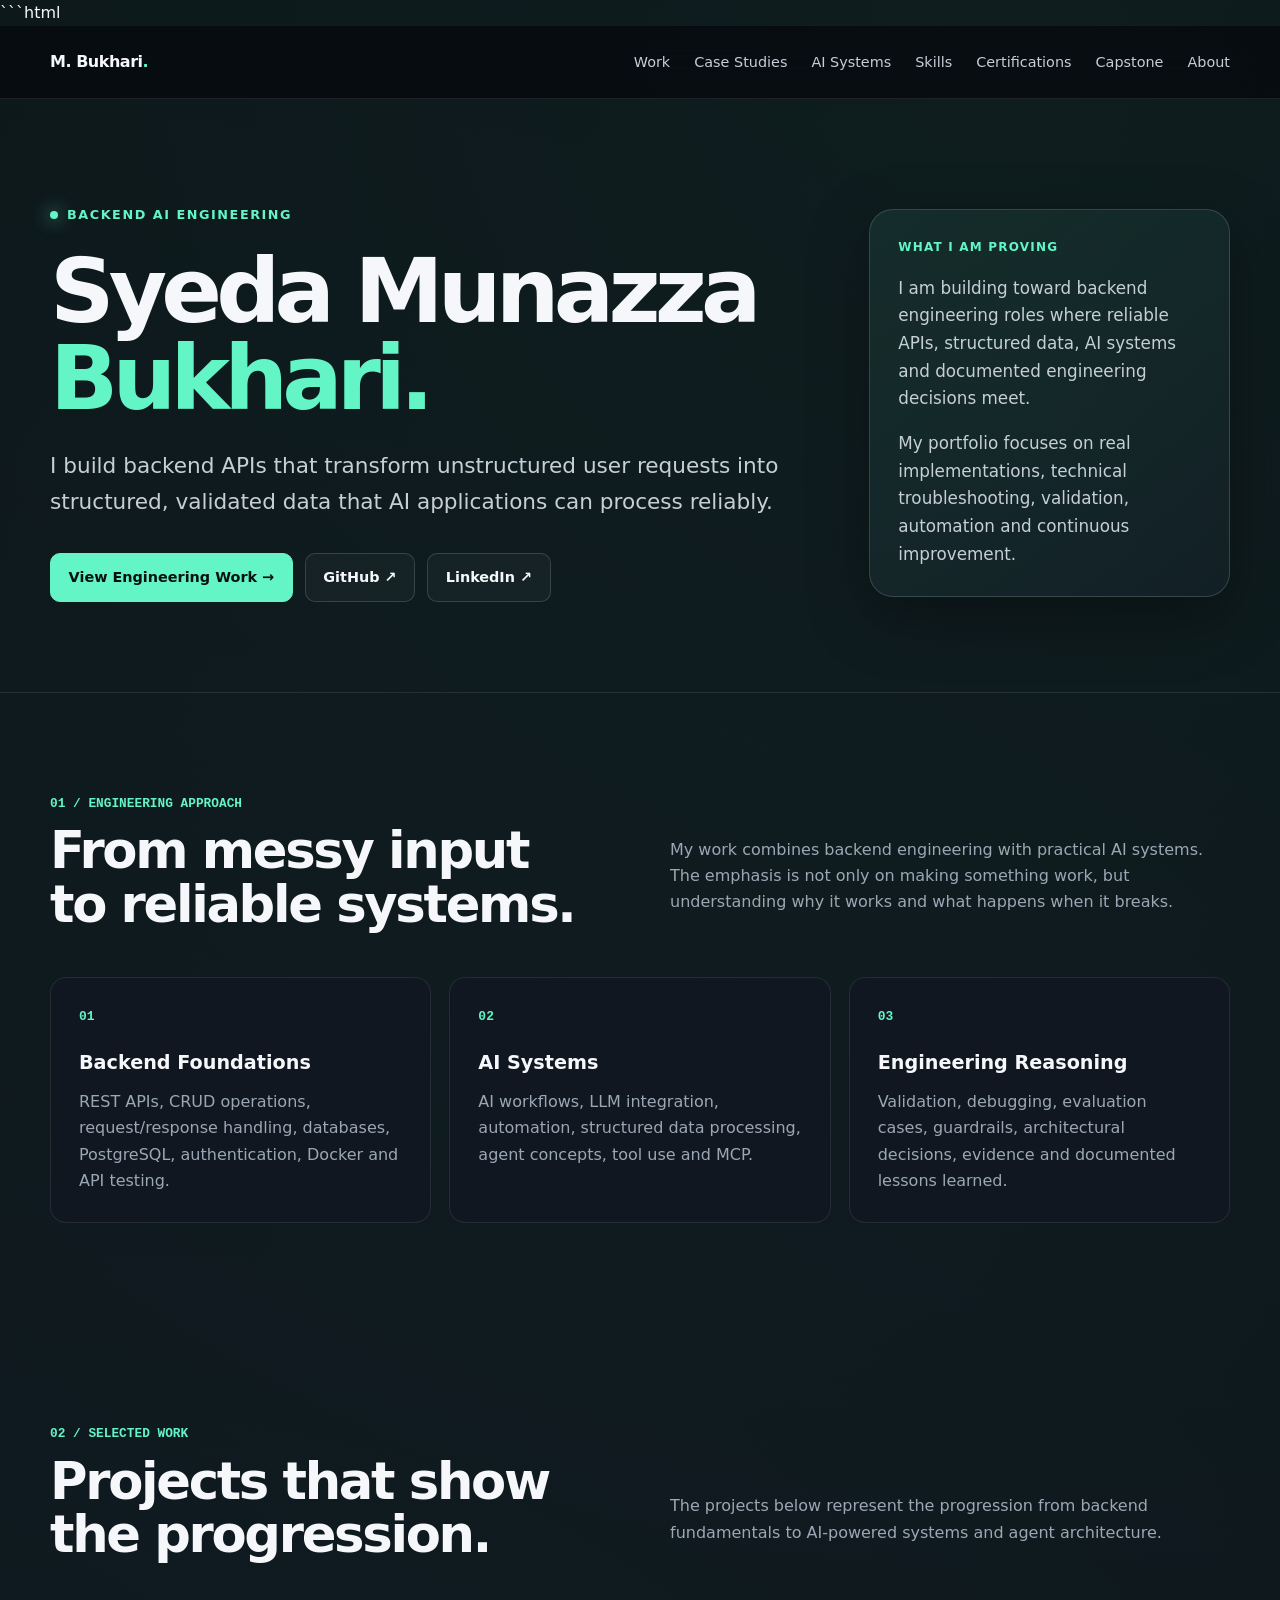
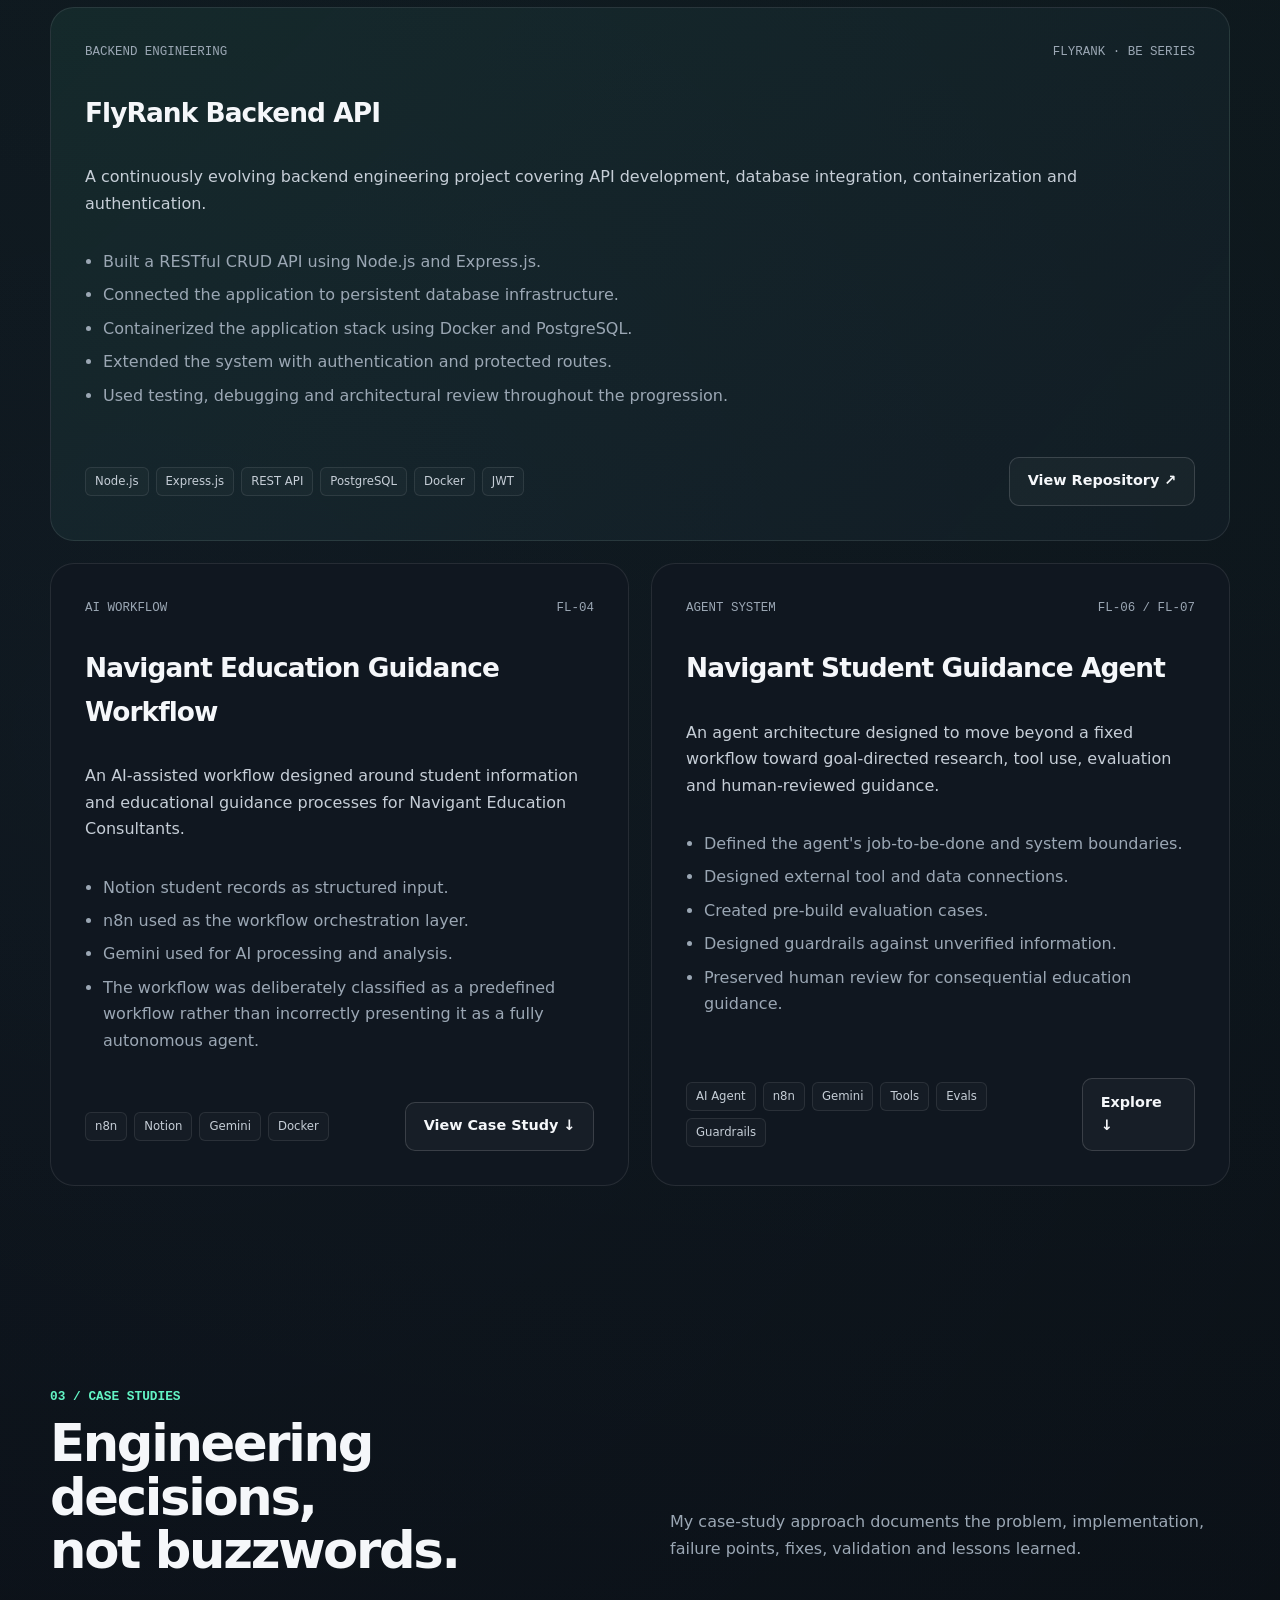
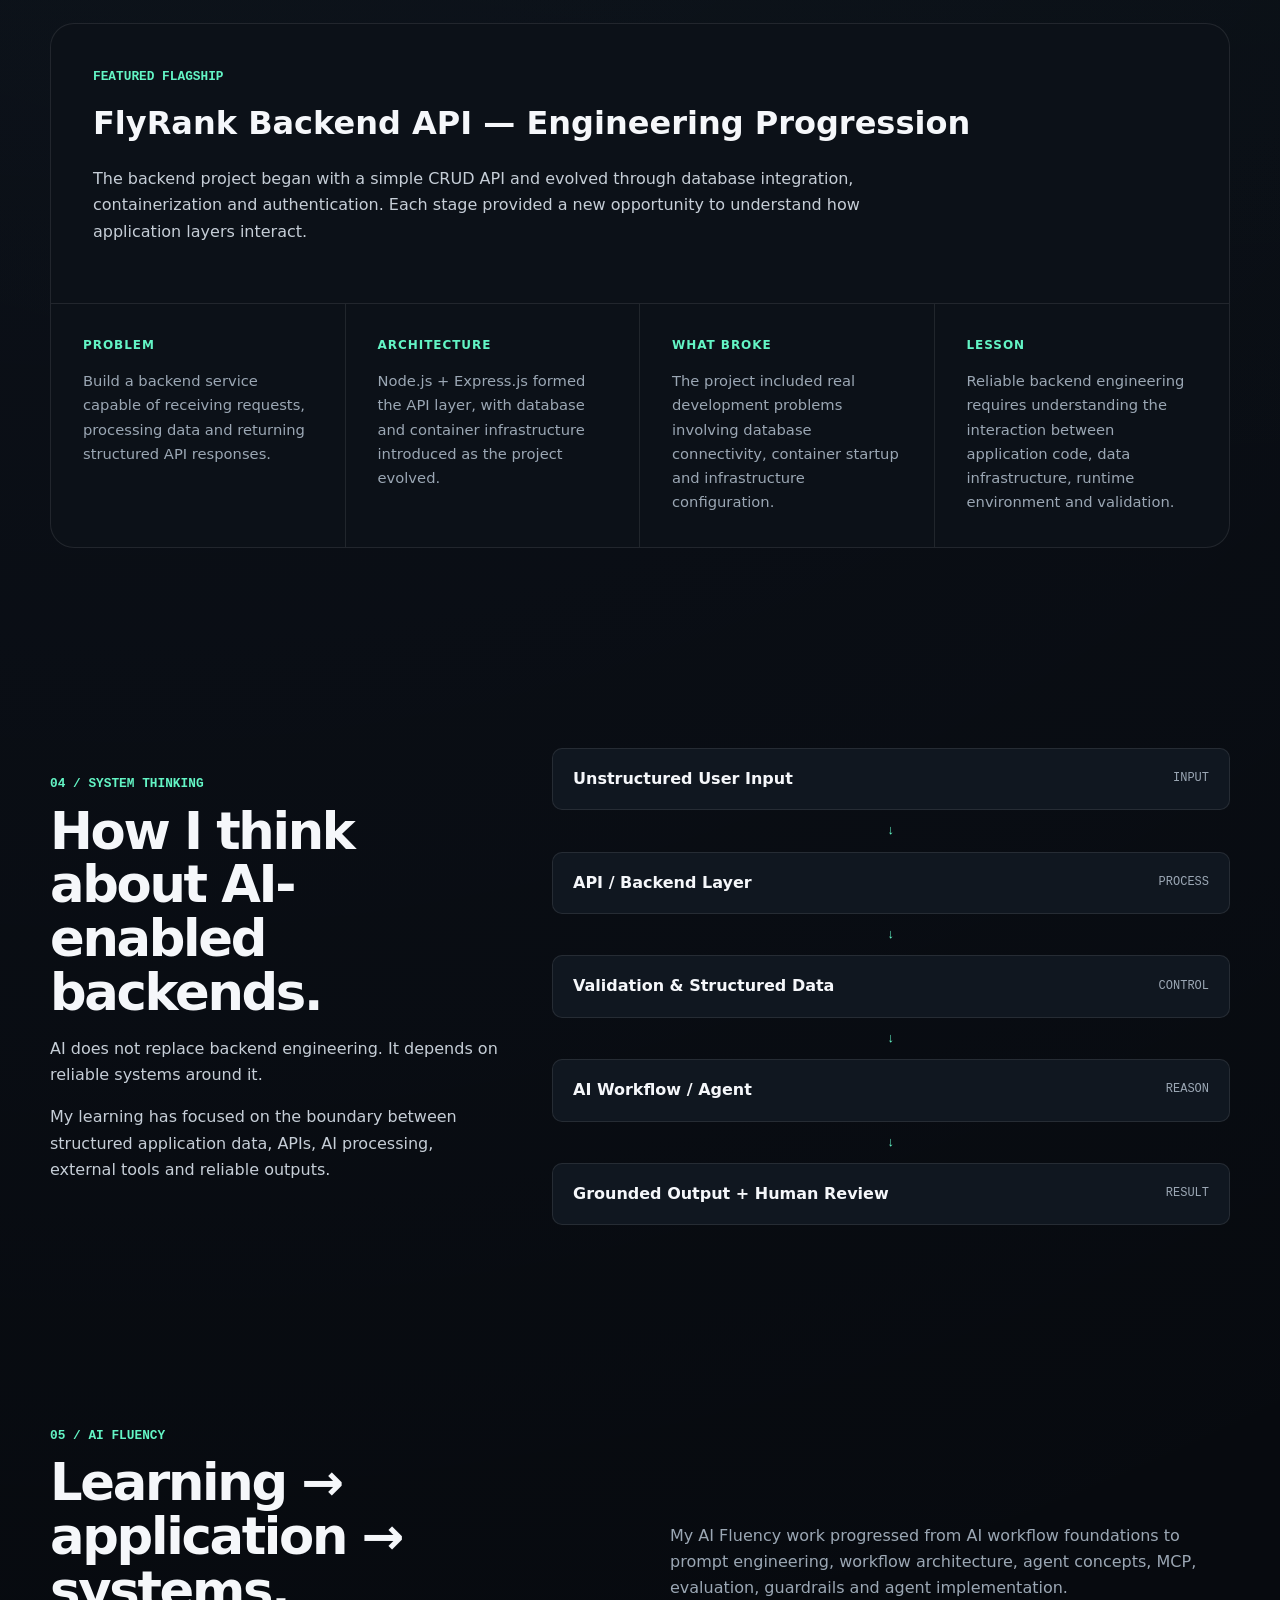
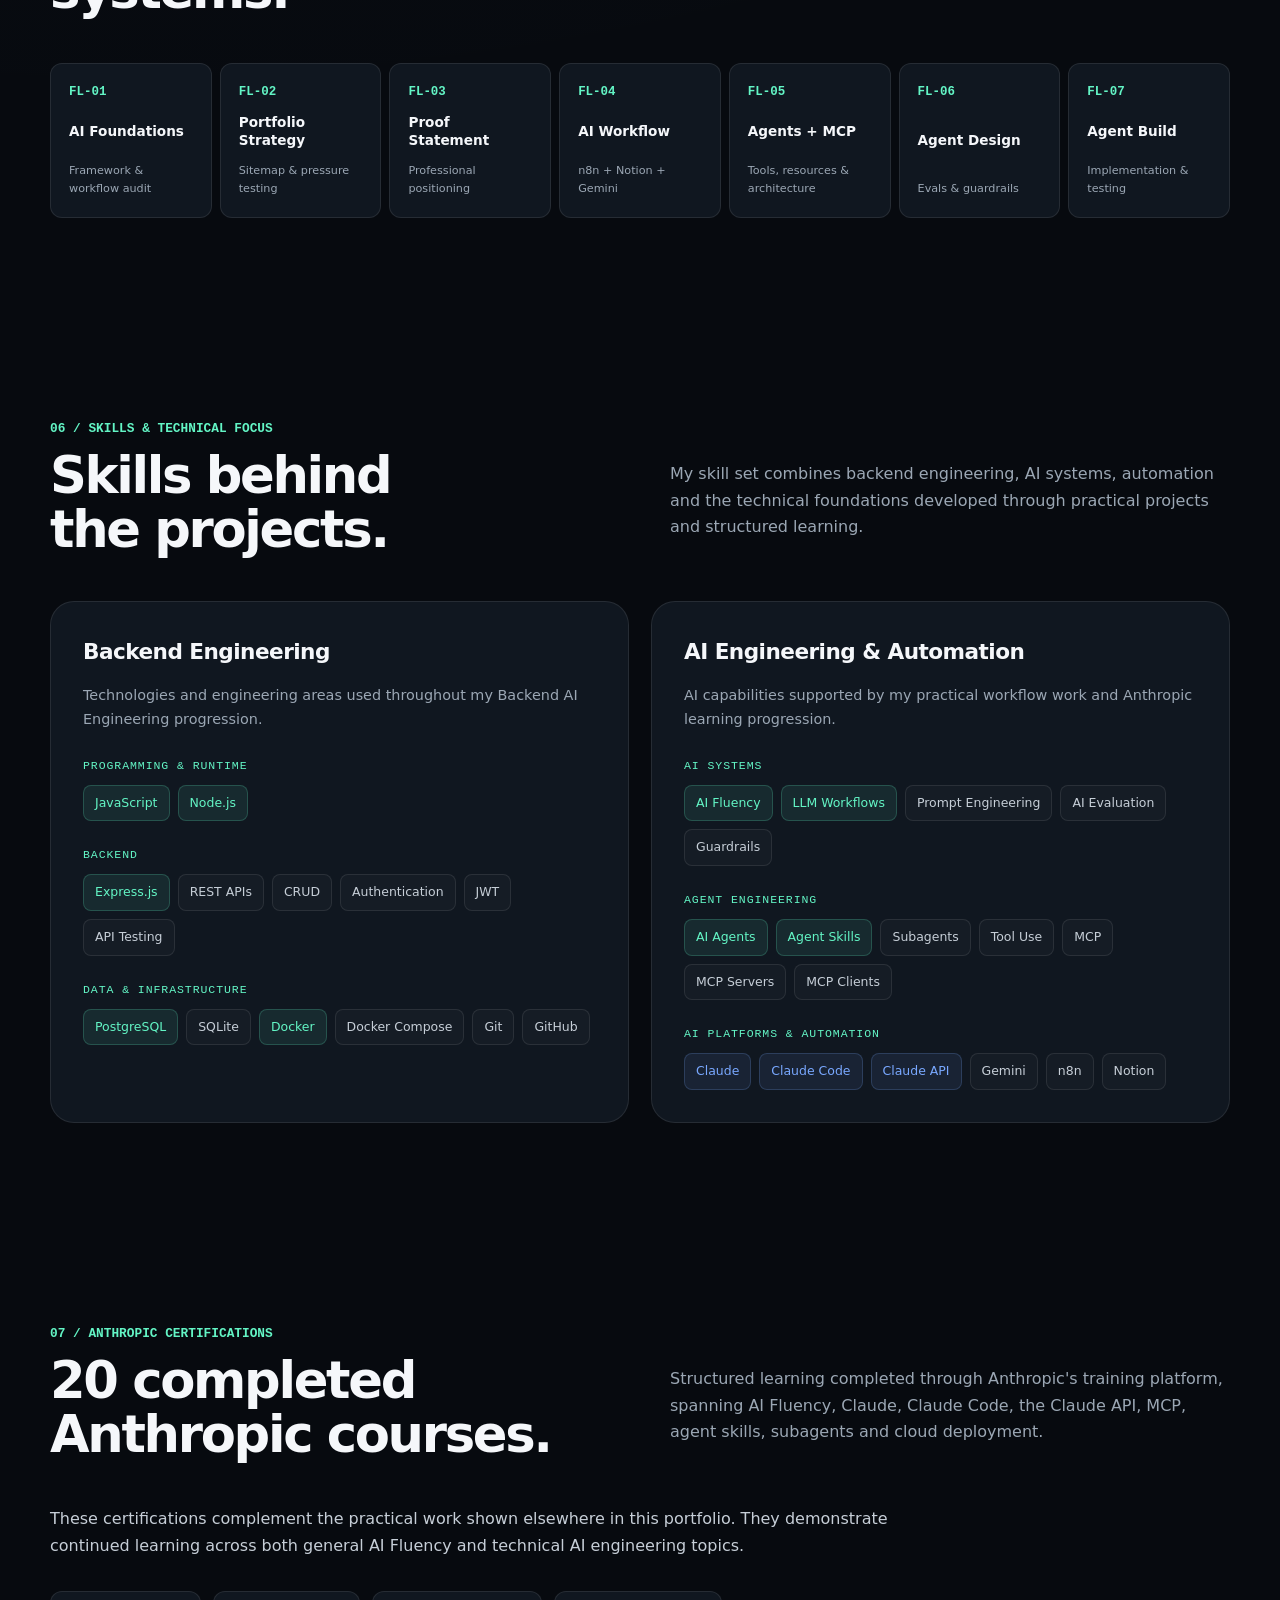
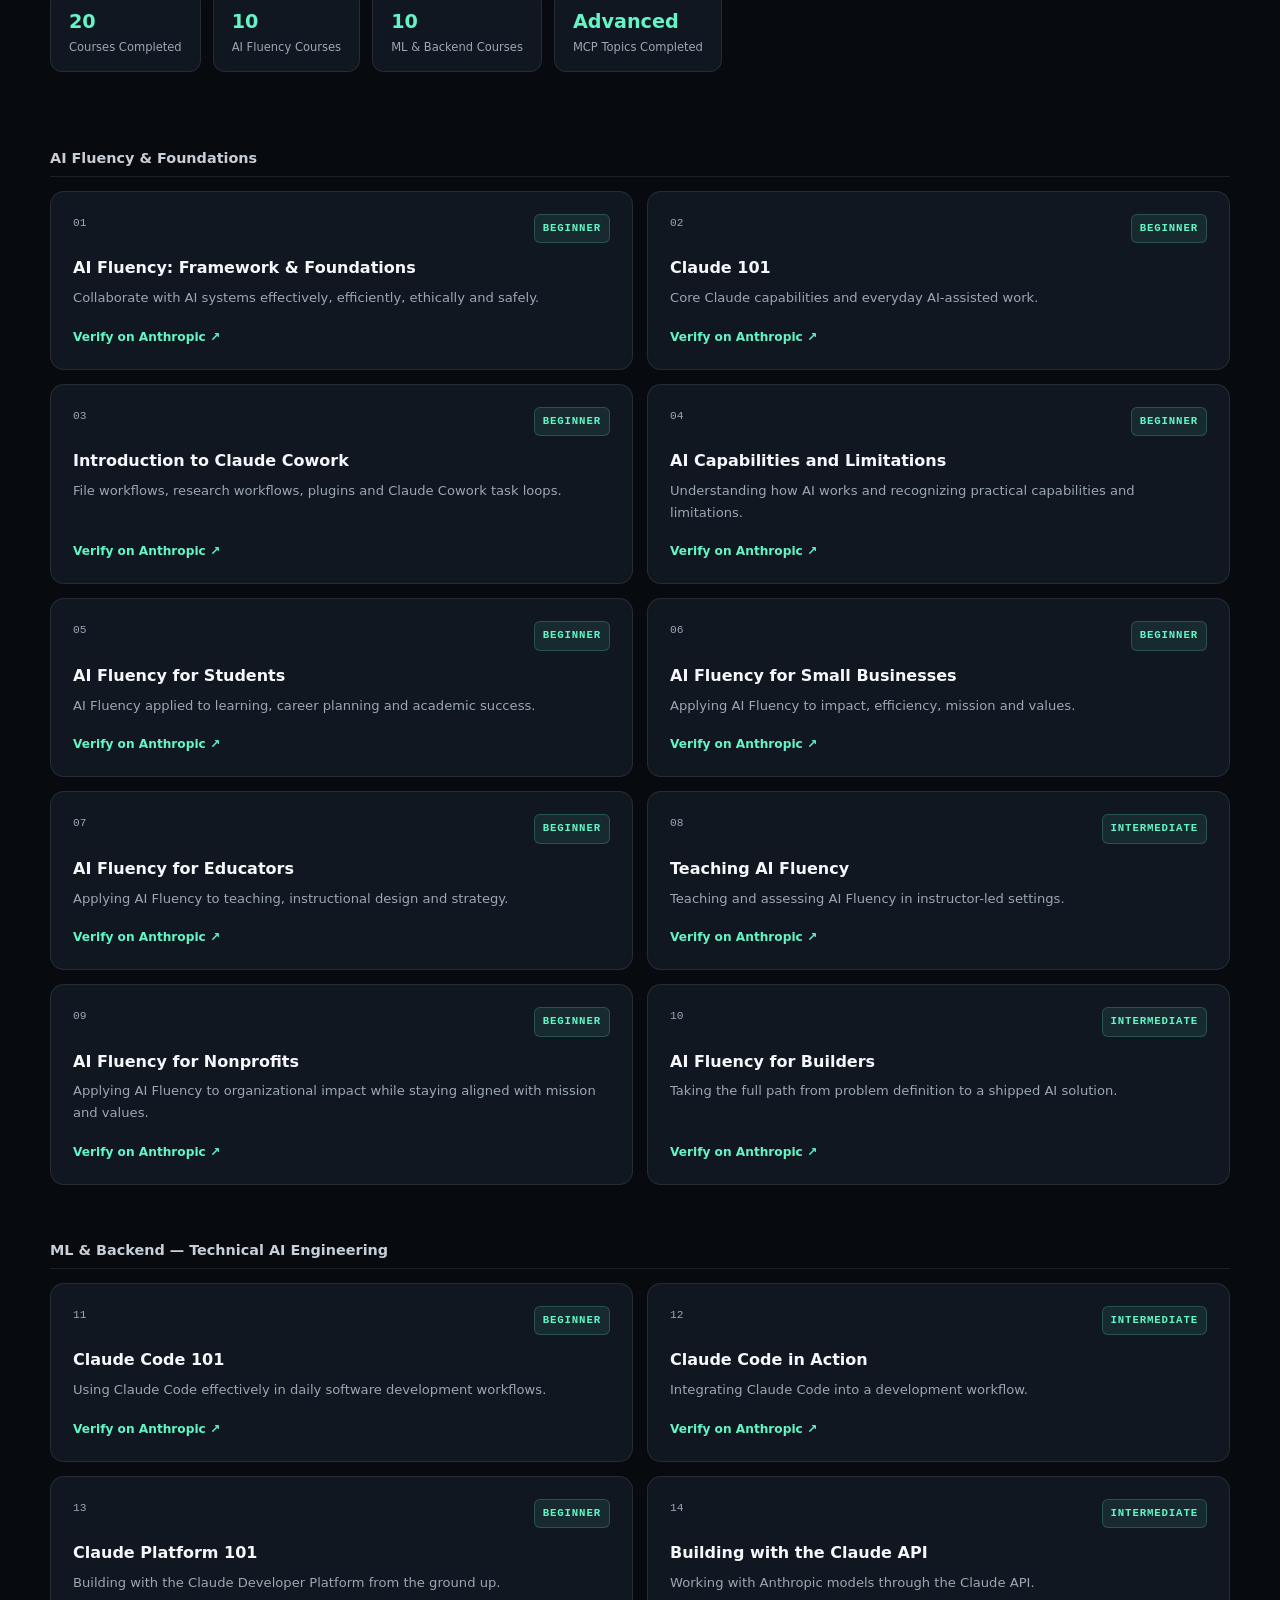
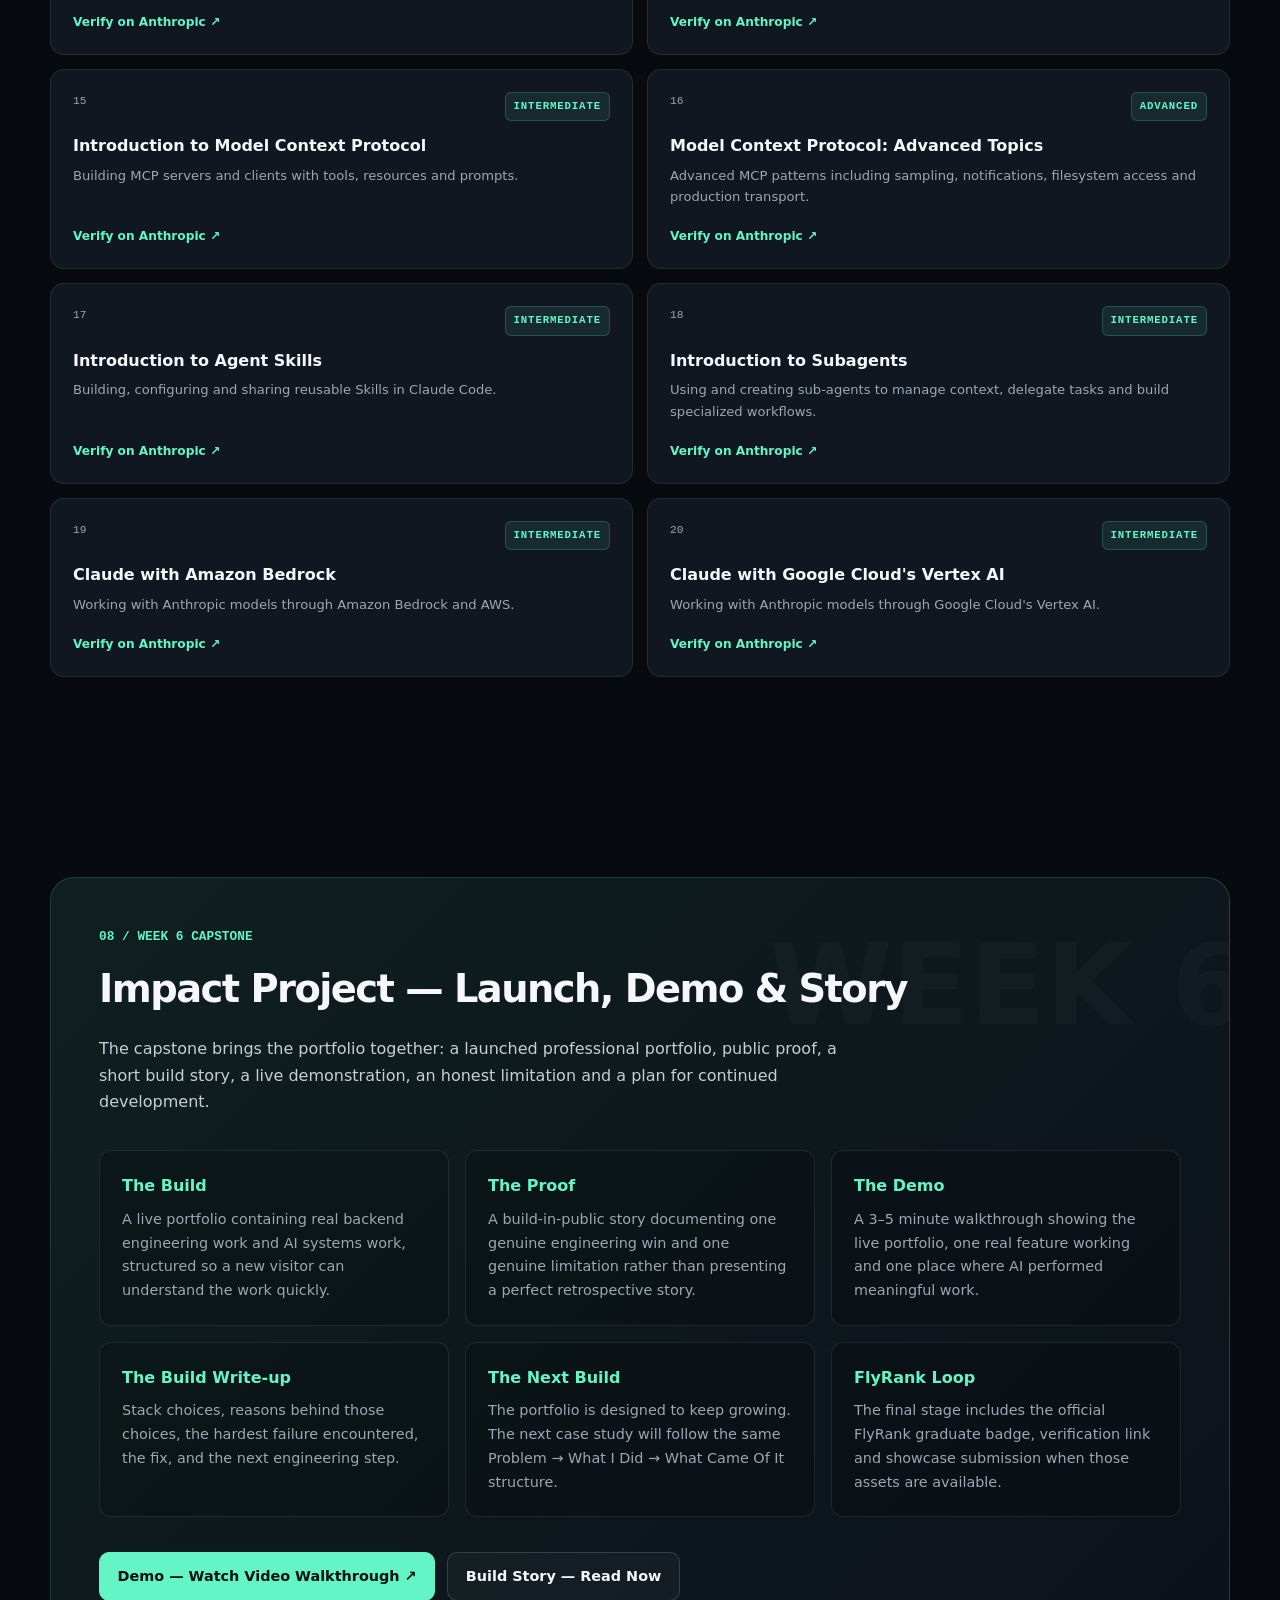
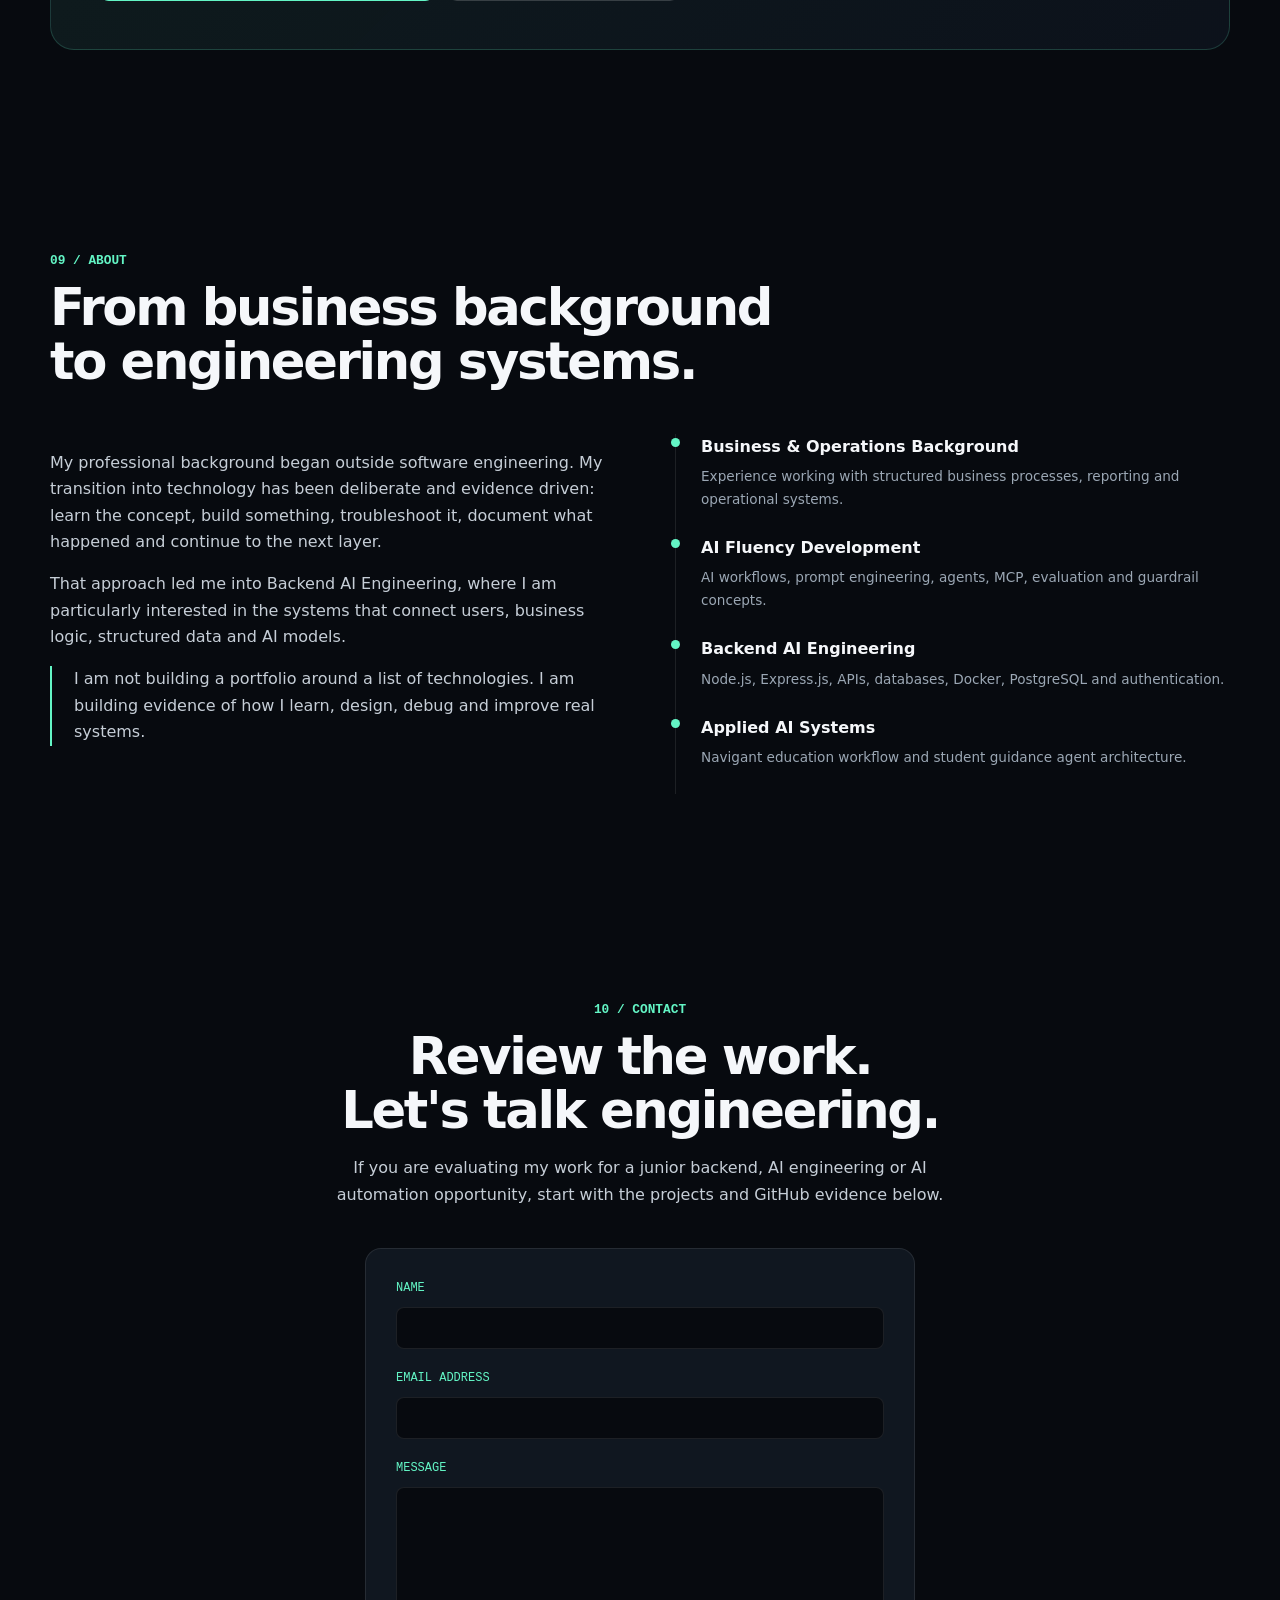
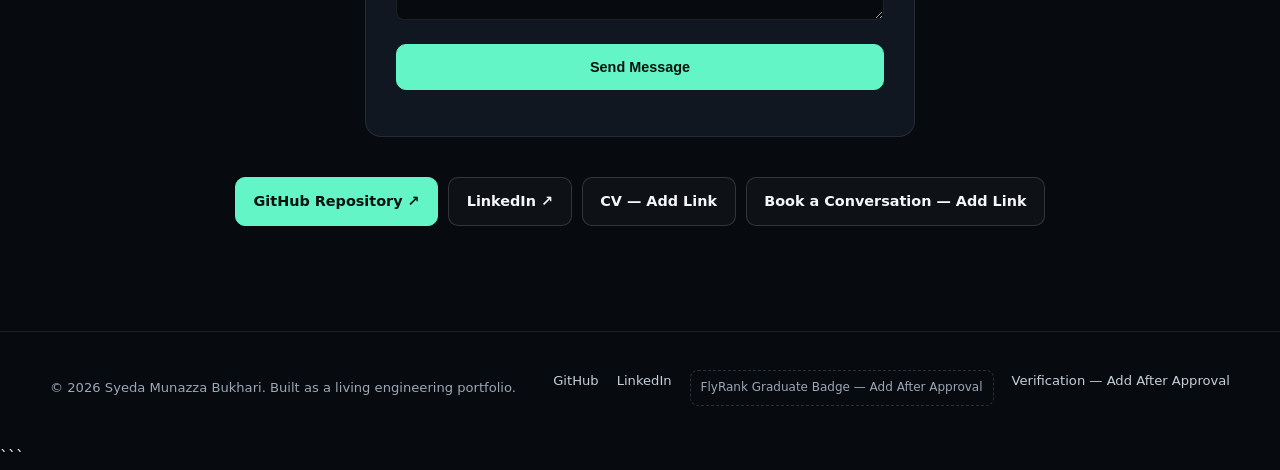
==== Syeda-Munazza-Bukhari-portfolio/index.html @ ef858076 "refactor: rename repository folder and integrate dynamic netlify contact form box" ====
```html
<!DOCTYPE html>
<html lang="en">
<head>
    <meta charset="UTF-8">
    <meta name="viewport" content="width=device-width, initial-scale=1.0">

    <meta name="description"
        content="Syeda Munazza Bukhari — Backend AI Engineering portfolio. Backend APIs, AI workflows, automation, agent design, MCP, databases, Docker and documented engineering projects.">

    <meta name="author" content="Syeda Munazza Bukhari">

    <title>Syeda Munazza Bukhari | Backend AI Engineering Portfolio</title>

    <style>

        :root {
            --bg: #070a0f;
            --bg-soft: #0c1118;
            --card: #101720;
            --card-hover: #141e29;

            --text: #f5f7fa;
            --muted: #9ba7b4;
            --muted-light: #c6ced7;

            --accent: #63f5c5;
            --accent-dark: #27c99b;
            --accent-soft: rgba(99, 245, 197, 0.09);

            --blue: #79a8ff;
            --blue-soft: rgba(121, 168, 255, 0.09);

            --border: rgba(255,255,255,0.09);
            --border-strong: rgba(255,255,255,0.15);

            --max-width: 1180px;

            --radius-sm: 10px;
            --radius-md: 16px;
            --radius-lg: 24px;

            --shadow:
                0 20px 60px rgba(0,0,0,0.35);
        }

        * {
            box-sizing: border-box;
            scroll-behavior: smooth;
        }

        body {
            margin: 0;
            background:
                radial-gradient(
                    circle at 80% 0%,
                    rgba(99,245,197,0.08),
                    transparent 32%
                ),
                radial-gradient(
                    circle at 10% 20%,
                    rgba(121,168,255,0.06),
                    transparent 28%
                ),
                var(--bg);

            color: var(--text);

            font-family:
                Inter,
                ui-sans-serif,
                system-ui,
                -apple-system,
                BlinkMacSystemFont,
                "Segoe UI",
                sans-serif;

            line-height: 1.65;
        }

        a {
            color: inherit;
            text-decoration: none;
        }

        .container {
            width: min(var(--max-width), calc(100% - 40px));
            margin: auto;
        }

        /* =========================================================
           NAVIGATION
        ========================================================= */

        .site-nav {
            position: sticky;
            top: 0;
            z-index: 1000;

            backdrop-filter: blur(18px);

            background: rgba(7,10,15,0.82);

            border-bottom:
                1px solid var(--border);
        }

        .nav-inner {
            min-height: 72px;

            display: flex;
            align-items: center;
            justify-content: space-between;

            gap: 24px;
        }

        .brand {
            font-weight: 800;
            letter-spacing: -0.03em;
            white-space: nowrap;
        }

        .brand span {
            color: var(--accent);
        }

        .nav-links {
            display: flex;
            gap: 24px;
            align-items: center;
        }

        .nav-links a {
            color: var(--muted-light);
            font-size: 0.9rem;
            transition: 0.2s ease;
        }

        .nav-links a:hover {
            color: var(--accent);
        }

        /* =========================================================
           HERO
        ========================================================= */

        .hero {
            padding: 105px 0 90px;
            border-bottom: 1px solid var(--border);
        }

        .hero-grid {
            display: grid;
            grid-template-columns: 1.35fr 0.65fr;
            gap: 70px;
            align-items: center;
        }

        .eyebrow {
            display: inline-flex;
            align-items: center;
            gap: 9px;

            color: var(--accent);

            font-size: 0.8rem;
            font-weight: 800;

            text-transform: uppercase;
            letter-spacing: 0.12em;

            margin-bottom: 22px;
        }

        .eyebrow::before {
            content: "";
            width: 8px;
            height: 8px;
            border-radius: 50%;
            background: var(--accent);
            box-shadow: 0 0 18px var(--accent);
        }

        h1 {
            font-size: clamp(2.8rem, 7vw, 5.7rem);
            line-height: 0.98;

            letter-spacing: -0.065em;

            margin: 0 0 25px;
        }

        .hero h1 span {
            color: var(--accent);
        }

        .hero-lead {
            max-width: 750px;

            font-size: clamp(1.1rem, 2vw, 1.35rem);

            color: var(--muted-light);

            margin-bottom: 34px;
        }

        .hero-actions {
            display: flex;
            gap: 12px;
            flex-wrap: wrap;
        }

        .btn {
            display: inline-flex;
            align-items: center;
            justify-content: center;
            gap: 9px;

            min-height: 46px;

            padding: 0.72rem 1.1rem;

            border-radius: 10px;

            border: 1px solid var(--border-strong);

            font-size: 0.9rem;
            font-weight: 750;

            transition:
                transform 0.2s ease,
                background 0.2s ease,
                border-color 0.2s ease;
        }

        .btn:hover {
            transform: translateY(-2px);
            border-color: var(--accent);
        }

        .btn-primary {
            background: var(--accent);
            color: #07110d;
            border-color: var(--accent);
        }

        .btn-primary:hover {
            background: var(--accent-dark);
        }

        .btn-secondary {
            background: rgba(255,255,255,0.03);
        }

        .hero-proof {
            padding: 28px;

            background:
                linear-gradient(
                    145deg,
                    rgba(99,245,197,0.08),
                    rgba(121,168,255,0.04)
                );

            border:
                1px solid var(--border-strong);

            border-radius: var(--radius-lg);

            box-shadow: var(--shadow);
        }

        .proof-label {
            color: var(--accent);

            font-size: 0.75rem;
            font-weight: 800;

            letter-spacing: 0.1em;
            text-transform: uppercase;
        }

        .hero-proof p {
            color: var(--muted-light);
            font-size: 1.05rem;
            margin-bottom: 0;
        }

        /* =========================================================
           SECTIONS
        ========================================================= */

        section {
            padding: 100px 0;
        }

        .section-heading {
            display: flex;
            justify-content: space-between;
            gap: 30px;
            align-items: end;

            margin-bottom: 45px;
        }

        .section-number {
            color: var(--accent);

            font-family: monospace;

            font-size: 0.8rem;
            font-weight: 800;

            margin-bottom: 10px;
        }

        h2 {
            font-size: clamp(2rem, 4vw, 3.2rem);

            letter-spacing: -0.045em;

            line-height: 1.05;

            margin: 0;
        }

        .section-description {
            max-width: 560px;
            color: var(--muted);
        }

        /* =========================================================
           ENGINEERING PILLARS
        ========================================================= */

        .pillars {
            display: grid;
            grid-template-columns: repeat(3, 1fr);
            gap: 18px;
        }

        .pillar {
            background: var(--card);

            border: 1px solid var(--border);

            border-radius: var(--radius-md);

            padding: 28px;

            transition: 0.25s ease;
        }

        .pillar:hover {
            transform: translateY(-5px);
            background: var(--card-hover);
            border-color: var(--border-strong);
        }

        .pillar-number {
            color: var(--accent);

            font-family: monospace;
            font-weight: 800;

            margin-bottom: 20px;
        }

        .pillar h3 {
            margin: 0 0 10px;
            font-size: 1.2rem;
        }

        .pillar p {
            color: var(--muted);
            margin: 0;
        }

        /* =========================================================
           PROJECTS
        ========================================================= */

        .projects {
            display: grid;
            grid-template-columns: repeat(2, 1fr);
            gap: 22px;
        }

        .project-card {
            background: var(--card);

            border:
                1px solid var(--border);

            border-radius: var(--radius-lg);

            padding: 34px;

            display: flex;
            flex-direction: column;

            min-height: 390px;

            transition: 0.25s ease;
        }

        .project-card:hover {
            transform: translateY(-5px);
            border-color: var(--border-strong);
            background: var(--card-hover);
        }

        .project-card.featured {
            grid-column: 1 / -1;

            background:
                linear-gradient(
                    135deg,
                    rgba(99,245,197,0.07),
                    rgba(121,168,255,0.035)
                );
        }

        .project-meta {
            display: flex;
            justify-content: space-between;
            gap: 15px;

            color: var(--muted);

            font-size: 0.78rem;

            font-family: monospace;

            margin-bottom: 28px;
        }

        .project-card h3 {
            font-size: 1.65rem;
            letter-spacing: -0.035em;
            margin: 0 0 14px;
        }

        .project-card p {
            color: var(--muted-light);
        }

        .project-list {
            padding-left: 18px;
            color: var(--muted);
        }

        .project-list li {
            margin-bottom: 7px;
        }

        .project-bottom {
            margin-top: auto;

            display: flex;
            justify-content: space-between;
            align-items: center;

            gap: 20px;

            padding-top: 25px;
        }

        .chips {
            display: flex;
            flex-wrap: wrap;
            gap: 7px;
        }

        .chip {
            border:
                1px solid var(--border);

            background:
                rgba(255,255,255,0.025);

            padding:
                4px 9px;

            border-radius: 6px;

            font-size: 0.73rem;

            color: var(--muted-light);
        }

        /* =========================================================
           CASE STUDY
        ========================================================= */

        .case-study {
            background: var(--bg-soft);

            border:
                1px solid var(--border);

            border-radius: var(--radius-lg);

            overflow: hidden;
        }

        .case-header {
            padding: 42px;

            border-bottom:
                1px solid var(--border);
        }

        .case-header h3 {
            font-size: 2rem;
            margin: 0 0 10px;
        }

        .case-header p {
            max-width: 780px;
            color: var(--muted-light);
        }

        .case-grid {
            display: grid;
            grid-template-columns: repeat(4, 1fr);
        }

        .case-block {
            padding: 32px;

            border-right:
                1px solid var(--border);
        }

        .case-block:last-child {
            border-right: 0;
        }

        .case-block strong {
            display: block;

            color: var(--accent);

            font-size: 0.75rem;

            text-transform: uppercase;

            letter-spacing: 0.08em;

            margin-bottom: 13px;
        }

        .case-block p {
            margin: 0;
            color: var(--muted);
            font-size: 0.92rem;
        }

        /* =========================================================
           ARCHITECTURE
        ========================================================= */

        .architecture {
            display: grid;
            grid-template-columns: 0.8fr 1.2fr;
            gap: 50px;
            align-items: center;
        }

        .architecture-copy p {
            color: var(--muted-light);
        }

        .architecture-flow {
            display: flex;
            flex-direction: column;
            gap: 10px;
        }

        .flow-node {
            background: var(--card);

            border:
                1px solid var(--border);

            padding: 17px 20px;

            border-radius: 10px;

            display: flex;
            justify-content: space-between;
            align-items: center;
        }

        .flow-node span {
            color: var(--muted);
            font-family: monospace;
            font-size: 0.75rem;
        }

        .flow-arrow {
            text-align: center;
            color: var(--accent);
            font-family: monospace;
        }

        /* =========================================================
           AI FLUENCY JOURNEY
        ========================================================= */

        .journey {
            display: grid;
            grid-template-columns: repeat(7, 1fr);
            gap: 8px;
        }

        .journey-step {
            min-height: 155px;

            padding: 18px;

            border:
                1px solid var(--border);

            background: var(--card);

            border-radius: 12px;

            display: flex;
            flex-direction: column;
            justify-content: space-between;
        }

        .journey-step .code {
            color: var(--accent);

            font-family: monospace;

            font-size: 0.78rem;
            font-weight: 800;
        }

        .journey-step strong {
            font-size: 0.85rem;
            line-height: 1.3;
        }

        .journey-step small {
            color: var(--muted);
            font-size: 0.7rem;
        }

        /* =========================================================
           NEW — SKILLS & TECHNICAL FOCUS
        ========================================================= */

        .skills-layout {
            display: grid;
            grid-template-columns: repeat(2, 1fr);
            gap: 22px;
        }

        .skills-panel {
            background: var(--card);

            border:
                1px solid var(--border);

            border-radius: var(--radius-lg);

            padding: 32px;
        }

        .skills-panel h3 {
            margin: 0 0 8px;

            font-size: 1.35rem;

            letter-spacing: -0.025em;
        }

        .skills-panel-description {
            color: var(--muted);

            font-size: 0.9rem;

            margin-bottom: 24px;
        }

        .skills-group {
            margin-bottom: 24px;
        }

        .skills-group:last-child {
            margin-bottom: 0;
        }

        .skills-group-title {
            color: var(--accent);

            font-size: 0.72rem;

            font-family: monospace;

            text-transform: uppercase;

            letter-spacing: 0.08em;

            margin-bottom: 10px;
        }

        .skills-cloud {
            display: flex;
            flex-wrap: wrap;
            gap: 8px;
        }

        .skill {
            padding: 7px 11px;

            border:
                1px solid var(--border);

            background:
                rgba(255,255,255,0.025);

            color: var(--muted-light);

            border-radius: 8px;

            font-size: 0.78rem;

            transition: 0.2s ease;
        }

        .skill:hover {
            border-color: var(--accent);

            color: var(--accent);

            transform: translateY(-2px);
        }

        .skill.primary {
            color: var(--accent);

            border-color:
                rgba(99,245,197,0.2);

            background:
                var(--accent-soft);
        }

        .skill.secondary {
            color: var(--blue);

            border-color:
                rgba(121,168,255,0.2);

            background:
                var(--blue-soft);
        }

        /* =========================================================
           NEW — CERTIFICATIONS
        ========================================================= */

        .certification-intro {
            max-width: 850px;

            color: var(--muted-light);

            margin-bottom: 32px;
        }

        .certification-summary {
            display: flex;
            flex-wrap: wrap;

            gap: 12px;

            margin-bottom: 35px;
        }

        .cert-stat {
            background: var(--card);

            border:
                1px solid var(--border);

            border-radius: 12px;

            padding: 14px 18px;
        }

        .cert-stat strong {
            color: var(--accent);

            font-size: 1.2rem;

            display: block;
        }

        .cert-stat span {
            color: var(--muted);

            font-size: 0.72rem;
        }

        .certification-grid {
            display: grid;

            grid-template-columns:
                repeat(2, 1fr);

            gap: 14px;
        }

        .cert-card {
            background: var(--card);

            border:
                1px solid var(--border);

            border-radius: 14px;

            padding: 22px;

            display: flex;

            flex-direction: column;

            transition: 0.25s ease;
        }

        .cert-card:hover {
            transform: translateY(-4px);

            background: var(--card-hover);

            border-color:
                var(--border-strong);
        }

        .cert-top {
            display: flex;

            justify-content: space-between;

            gap: 15px;

            align-items: flex-start;

            margin-bottom: 14px;
        }

        .cert-level {
            color: var(--accent);

            font-family: monospace;

            font-size: 0.67rem;

            font-weight: 800;

            text-transform: uppercase;

            letter-spacing: 0.08em;

            padding: 5px 8px;

            border:
                1px solid
                rgba(99,245,197,0.2);

            background:
                var(--accent-soft);

            border-radius: 6px;

            white-space: nowrap;
        }

        .cert-number {
            color: var(--muted);

            font-family: monospace;

            font-size: 0.7rem;
        }

        .cert-card h3 {
            font-size: 1rem;

            margin: 0 0 8px;

            line-height: 1.35;
        }

        .cert-card p {
            color: var(--muted);

            font-size: 0.82rem;

            margin: 0 0 18px;
        }

        .cert-link {
            margin-top: auto;

            color: var(--accent);

            font-size: 0.76rem;

            font-weight: 750;
        }

        .cert-link:hover {
            text-decoration: underline;
        }

        .cert-group-heading {
            grid-column: 1 / -1;

            margin-top: 25px;

            padding:
                15px 0 5px;

            border-bottom:
                1px solid var(--border);

            color: var(--muted-light);

            font-size: 0.9rem;

            font-weight: 750;
        }

        /* =========================================================
           CAPSTONE
        ========================================================= */

        .capstone {
            position: relative;

            background:
                linear-gradient(
                    135deg,
                    rgba(99,245,197,0.09),
                    rgba(121,168,255,0.05)
                );

            border:
                1px solid rgba(99,245,197,0.18);

            border-radius: var(--radius-lg);

            padding: 48px;

            overflow: hidden;
        }

        .capstone::after {
            content: "WEEK 6";

            position: absolute;

            right: -20px;
            top: 15px;

            font-size: 7rem;

            font-weight: 900;

            color: rgba(255,255,255,0.025);

            pointer-events: none;
        }

        .capstone h3 {
            font-size: 2.4rem;

            letter-spacing: -0.04em;

            margin: 0 0 15px;
        }

        .capstone-intro {
            max-width: 780px;
            color: var(--muted-light);
        }

        .capstone-grid {
            display: grid;
            grid-template-columns: repeat(3, 1fr);
            gap: 16px;

            margin-top: 35px;
        }

        .capstone-item {
            background:
                rgba(0,0,0,0.18);

            border:
                1px solid var(--border);

            border-radius: 12px;

            padding: 22px;
        }

        .capstone-item strong {
            display: block;

            margin-bottom: 8px;

            color: var(--accent);
        }

        .capstone-item p {
            margin: 0;

            color: var(--muted);

            font-size: 0.9rem;
        }

        /* =========================================================
           ABOUT
        ========================================================= */

        .about-grid {
            display: grid;
            grid-template-columns: 1fr 1fr;
            gap: 70px;
        }

        .about-copy p {
            color: var(--muted-light);
        }

        .about-highlight {
            border-left:
                2px solid var(--accent);

            padding-left: 22px;

            color: var(--muted-light);
        }

        .timeline {
            display: flex;
            flex-direction: column;
        }

        .timeline-item {
            padding:
                0 0 25px 25px;

            border-left:
                1px solid var(--border);

            position: relative;
        }

        .timeline-item::before {
            content: "";

            position: absolute;

            left: -5px;
            top: 4px;

            width: 9px;
            height: 9px;

            border-radius: 50%;

            background: var(--accent);
        }

        .timeline-item strong {
            display: block;
            margin-bottom: 5px;
        }

        .timeline-item span {
            color: var(--muted);
            font-size: 0.85rem;
        }

        /* =========================================================
           CONTACT
        ========================================================= */

        .contact {
            text-align: center;

            padding:
                105px 20px;
        }

        .contact h2 {
            max-width: 850px;
            margin: 0 auto 18px;
        }

        .contact p {
            max-width: 650px;
            margin: 0 auto 30px;

            color: var(--muted-light);
        }

        .contact-actions {
            display: flex;
            justify-content: center;
            flex-wrap: wrap;
            gap: 10px;
        }

        /* =========================================================
           FOOTER
        ========================================================= */

        footer {
            border-top:
                1px solid var(--border);

            padding:
                38px 0;
        }

        .footer-grid {
            display: flex;
            justify-content: space-between;
            gap: 30px;

            align-items: center;
        }

        .footer-copy {
            color: var(--muted);
            font-size: 0.82rem;
        }

        .footer-links {
            display: flex;
            gap: 18px;
            flex-wrap: wrap;
        }

        .footer-links a {
            color: var(--muted-light);
            font-size: 0.82rem;
        }

        .footer-links a:hover {
            color: var(--accent);
        }

        .badge-placeholder {
            display: inline-flex;

            align-items: center;

            border:
                1px dashed var(--border-strong);

            border-radius: 8px;

            padding:
                7px 10px;

            color: var(--muted);

            font-size: 0.75rem;
        }

        /* =========================================================
           RESPONSIVE
        ========================================================= */

        @media (max-width: 1000px) {

            .journey {
                grid-template-columns:
                    repeat(4, 1fr);
            }

            .skills-layout {
                grid-template-columns: 1fr;
            }

            .certification-grid {
                grid-template-columns: 1fr;
            }
        }

        @media (max-width: 900px) {

            .hero-grid,
            .architecture,
            .about-grid {
                grid-template-columns: 1fr;
            }

            .pillars {
                grid-template-columns: 1fr;
            }

            .projects {
                grid-template-columns: 1fr;
            }

            .project-card.featured {
                grid-column: auto;
            }

            .case-grid {
                grid-template-columns: repeat(2, 1fr);
            }

            .case-block:nth-child(2) {
                border-right: 0;
            }

            .case-block:nth-child(-n+2) {
                border-bottom: 1px solid var(--border);
            }

            .capstone-grid {
                grid-template-columns: 1fr;
            }
        }

        @media (max-width: 650px) {

            .container {
                width: min(
                    var(--max-width),
                    calc(100% - 26px)
                );
            }

            .nav-inner {
                min-height: 62px;
            }

            .nav-links {
                display: none;
            }

            .hero {
                padding-top: 75px;
            }

            section {
                padding: 75px 0;
            }

            .section-heading {
                display: block;
            }

            .case-grid {
                grid-template-columns: 1fr;
            }

            .case-block {
                border-right: 0;
                border-bottom: 1px solid var(--border);
            }

            .case-block:last-child {
                border-bottom: 0;
            }

            .journey {
                grid-template-columns: repeat(2, 1fr);
            }

            .capstone {
                padding: 30px 22px;
            }

            .footer-grid {
                flex-direction: column;
                align-items: flex-start;
            }
        }

    </style>
</head>


<body>


<!-- =========================================================
     NAVIGATION
========================================================= -->

<nav class="site-nav">

    <div class="container nav-inner">

        <a href="#home" class="brand">
            M. Bukhari<span>.</span>
        </a>

        <div class="nav-links">

            <a href="#work">Work</a>

            <a href="#case-studies">
                Case Studies
            </a>

            <a href="#ai-systems">
                AI Systems
            </a>

            <a href="#skills">
                Skills
            </a>

            <a href="#certifications">
                Certifications
            </a>

            <a href="#capstone">
                Capstone
            </a>

            <a href="#about">
                About
            </a>

        </div>

    </div>

</nav>


<!-- =========================================================
     HERO
========================================================= -->

<header id="home" class="hero">

    <div class="container hero-grid">

        <div>

            <div class="eyebrow">
                Backend AI Engineering
            </div>

            <h1>
                Syeda Munazza<br>
                <span>Bukhari.</span>
            </h1>

            <p class="hero-lead">

                I build backend APIs that transform
                unstructured user requests into structured,
                validated data that AI applications can
                process reliably.

            </p>

            <div class="hero-actions">

                <a
                    href="#work"
                    class="btn btn-primary"
                >
                    View Engineering Work →
                </a>

                <a
                    href="https://github.com/SyedaMun/flyrank-crud-api"
                    target="_blank"
                    rel="noopener noreferrer"
                    class="btn btn-secondary"
                >
                    GitHub ↗
                </a>

                <a
                    href="https://www.linkedin.com/in/m-bukhari-pro"
                    target="_blank"
                    rel="noopener noreferrer"
                    class="btn btn-secondary"
                >
                    LinkedIn ↗
                </a>

            </div>

        </div>


        <aside class="hero-proof">

            <div class="proof-label">
                What I am proving
            </div>

            <p>

                I am building toward backend engineering
                roles where reliable APIs, structured data,
                AI systems and documented engineering
                decisions meet.

            </p>

            <p>

                My portfolio focuses on real implementations,
                technical troubleshooting, validation,
                automation and continuous improvement.

            </p>

        </aside>

    </div>

</header>


<!-- =========================================================
     ENGINEERING APPROACH
========================================================= -->

<section id="work">

    <div class="container">

        <div class="section-heading">

            <div>

                <div class="section-number">
                    01 / ENGINEERING APPROACH
                </div>

                <h2>
                    From messy input<br>
                    to reliable systems.
                </h2>

            </div>

            <p class="section-description">

                My work combines backend engineering with
                practical AI systems. The emphasis is not
                only on making something work, but
                understanding why it works and what happens
                when it breaks.

            </p>

        </div>


        <div class="pillars">

            <article class="pillar">

                <div class="pillar-number">
                    01
                </div>

                <h3>
                    Backend Foundations
                </h3>

                <p>

                    REST APIs, CRUD operations,
                    request/response handling, databases,
                    PostgreSQL, authentication, Docker
                    and API testing.

                </p>

            </article>


            <article class="pillar">

                <div class="pillar-number">
                    02
                </div>

                <h3>
                    AI Systems
                </h3>

                <p>

                    AI workflows, LLM integration,
                    automation, structured data processing,
                    agent concepts, tool use and MCP.

                </p>

            </article>


            <article class="pillar">

                <div class="pillar-number">
                    03
                </div>

                <h3>
                    Engineering Reasoning
                </h3>

                <p>

                    Validation, debugging, evaluation cases,
                    guardrails, architectural decisions,
                    evidence and documented lessons learned.

                </p>

            </article>

        </div>

    </div>

</section>


<!-- =========================================================
     SELECTED WORK
========================================================= -->

<section>

    <div class="container">

        <div class="section-heading">

            <div>

                <div class="section-number">
                    02 / SELECTED WORK
                </div>

                <h2>
                    Projects that show the progression.
                </h2>

            </div>

            <p class="section-description">

                The projects below represent the progression
                from backend fundamentals to AI-powered
                systems and agent architecture.

            </p>

        </div>


        <div class="projects">


            <!-- BACKEND PROJECT -->

            <article class="project-card featured">

                <div class="project-meta">

                    <span>
                        BACKEND ENGINEERING
                    </span>

                    <span>
                        FLYRANK · BE SERIES
                    </span>

                </div>

                <h3>
                    FlyRank Backend API
                </h3>

                <p>

                    A continuously evolving backend engineering
                    project covering API development, database
                    integration, containerization and
                    authentication.

                </p>

                <ul class="project-list">

                    <li>
                        Built a RESTful CRUD API using
                        Node.js and Express.js.
                    </li>

                    <li>
                        Connected the application to persistent
                        database infrastructure.
                    </li>

                    <li>
                        Containerized the application stack
                        using Docker and PostgreSQL.
                    </li>

                    <li>
                        Extended the system with authentication
                        and protected routes.
                    </li>

                    <li>
                        Used testing, debugging and architectural
                        review throughout the progression.
                    </li>

                </ul>

                <div class="project-bottom">

                    <div class="chips">

                        <span class="chip">
                            Node.js
                        </span>

                        <span class="chip">
                            Express.js
                        </span>

                        <span class="chip">
                            REST API
                        </span>

                        <span class="chip">
                            PostgreSQL
                        </span>

                        <span class="chip">
                            Docker
                        </span>

                        <span class="chip">
                            JWT
                        </span>

                    </div>

                    <a
                        href="https://github.com/SyedaMun/flyrank-crud-api"
                        target="_blank"
                        rel="noopener noreferrer"
                        class="btn btn-secondary"
                    >
                        View Repository ↗
                    </a>

                </div>

            </article>


            <!-- NAVIGANT WORKFLOW -->

            <article class="project-card">

                <div class="project-meta">

                    <span>
                        AI WORKFLOW
                    </span>

                    <span>
                        FL-04
                    </span>

                </div>

                <h3>
                    Navigant Education Guidance Workflow
                </h3>

                <p>

                    An AI-assisted workflow designed around
                    student information and educational guidance
                    processes for Navigant Education Consultants.

                </p>

                <ul class="project-list">

                    <li>
                        Notion student records as structured input.
                    </li>

                    <li>
                        n8n used as the workflow orchestration layer.
                    </li>

                    <li>
                        Gemini used for AI processing and analysis.
                    </li>

                    <li>
                        The workflow was deliberately classified
                        as a predefined workflow rather than
                        incorrectly presenting it as a fully
                        autonomous agent.
                    </li>

                </ul>

                <div class="project-bottom">

                    <div class="chips">

                        <span class="chip">
                            n8n
                        </span>

                        <span class="chip">
                            Notion
                        </span>

                        <span class="chip">
                            Gemini
                        </span>

                        <span class="chip">
                            Docker
                        </span>

                    </div>

                    <a
                        href="#case-studies"
                        class="btn btn-secondary"
                    >
                        View Case Study ↓
                    </a>

                </div>

            </article>


            <!-- AGENT -->

            <article class="project-card">

                <div class="project-meta">

                    <span>
                        AGENT SYSTEM
                    </span>

                    <span>
                        FL-06 / FL-07
                    </span>

                </div>

                <h3>
                    Navigant Student Guidance Agent
                </h3>

                <p>

                    An agent architecture designed to move
                    beyond a fixed workflow toward goal-directed
                    research, tool use, evaluation and
                    human-reviewed guidance.

                </p>

                <ul class="project-list">

                    <li>
                        Defined the agent's job-to-be-done
                        and system boundaries.
                    </li>

                    <li>
                        Designed external tool and data
                        connections.
                    </li>

                    <li>
                        Created pre-build evaluation cases.
                    </li>

                    <li>
                        Designed guardrails against
                        unverified information.
                    </li>

                    <li>
                        Preserved human review for consequential
                        education guidance.
                    </li>

                </ul>

                <div class="project-bottom">

                    <div class="chips">

                        <span class="chip">
                            AI Agent
                        </span>

                        <span class="chip">
                            n8n
                        </span>

                        <span class="chip">
                            Gemini
                        </span>

                        <span class="chip">
                            Tools
                        </span>

                        <span class="chip">
                            Evals
                        </span>

                        <span class="chip">
                            Guardrails
                        </span>

                    </div>

                    <a
                        href="#capstone"
                        class="btn btn-secondary"
                    >
                        Explore ↓
                    </a>

                </div>

            </article>

        </div>

    </div>

</section>


<!-- =========================================================
     CASE STUDY
========================================================= -->

<section id="case-studies">

    <div class="container">

        <div class="section-heading">

            <div>

                <div class="section-number">
                    03 / CASE STUDIES
                </div>

                <h2>
                    Engineering decisions,<br>
                    not buzzwords.
                </h2>

            </div>

            <p class="section-description">

                My case-study approach documents the problem,
                implementation, failure points, fixes,
                validation and lessons learned.

            </p>

        </div>


        <div class="case-study">

            <div class="case-header">

                <div class="section-number">
                    FEATURED FLAGSHIP
                </div>

                <h3>
                    FlyRank Backend API —
                    Engineering Progression
                </h3>

                <p>

                    The backend project began with a simple
                    CRUD API and evolved through database
                    integration, containerization and
                    authentication. Each stage provided
                    a new opportunity to understand how
                    application layers interact.

                </p>

            </div>


            <div class="case-grid">

                <div class="case-block">

                    <strong>
                        Problem
                    </strong>

                    <p>

                        Build a backend service capable of
                        receiving requests, processing data
                        and returning structured API responses.

                    </p>

                </div>


                <div class="case-block">

                    <strong>
                        Architecture
                    </strong>

                    <p>

                        Node.js + Express.js formed the API
                        layer, with database and container
                        infrastructure introduced as the
                        project evolved.

                    </p>

                </div>


                <div class="case-block">

                    <strong>
                        What Broke
                    </strong>

                    <p>

                        The project included real development
                        problems involving database connectivity,
                        container startup and infrastructure
                        configuration.

                    </p>

                </div>


                <div class="case-block">

                    <strong>
                        Lesson
                    </strong>

                    <p>

                        Reliable backend engineering requires
                        understanding the interaction between
                        application code, data infrastructure,
                        runtime environment and validation.

                    </p>

                </div>

            </div>

        </div>

    </div>

</section>


<!-- =========================================================
     ARCHITECTURE
========================================================= -->

<section id="ai-systems">

    <div class="container architecture">

        <div class="architecture-copy">

            <div class="section-number">
                04 / SYSTEM THINKING
            </div>

            <h2>
                How I think about
                AI-enabled backends.
            </h2>

            <p>

                AI does not replace backend engineering.
                It depends on reliable systems around it.

            </p>

            <p>

                My learning has focused on the boundary
                between structured application data, APIs,
                AI processing, external tools and reliable
                outputs.

            </p>

        </div>


        <div class="architecture-flow">

            <div class="flow-node">

                <strong>
                    Unstructured User Input
                </strong>

                <span>
                    INPUT
                </span>

            </div>

            <div class="flow-arrow">
                ↓
            </div>

            <div class="flow-node">

                <strong>
                    API / Backend Layer
                </strong>

                <span>
                    PROCESS
                </span>

            </div>

            <div class="flow-arrow">
                ↓
            </div>

            <div class="flow-node">

                <strong>
                    Validation & Structured Data
                </strong>

                <span>
                    CONTROL
                </span>

            </div>

            <div class="flow-arrow">
                ↓
            </div>

            <div class="flow-node">

                <strong>
                    AI Workflow / Agent
                </strong>

                <span>
                    REASON
                </span>

            </div>

            <div class="flow-arrow">
                ↓
            </div>

            <div class="flow-node">

                <strong>
                    Grounded Output + Human Review
                </strong>

                <span>
                    RESULT
                </span>

            </div>

        </div>

    </div>

</section>


<!-- =========================================================
     AI FLUENCY JOURNEY
========================================================= -->

<section>

    <div class="container">

        <div class="section-heading">

            <div>

                <div class="section-number">
                    05 / AI FLUENCY
                </div>

                <h2>
                    Learning → application → systems.
                </h2>

            </div>

            <p class="section-description">

                My AI Fluency work progressed from AI workflow
                foundations to prompt engineering, workflow
                architecture, agent concepts, MCP, evaluation,
                guardrails and agent implementation.

            </p>

        </div>


        <div class="journey">

            <div class="journey-step">

                <span class="code">
                    FL-01
                </span>

                <strong>
                    AI Foundations
                </strong>

                <small>
                    Framework & workflow audit
                </small>

            </div>


            <div class="journey-step">

                <span class="code">
                    FL-02
                </span>

                <strong>
                    Portfolio Strategy
                </strong>

                <small>
                    Sitemap & pressure testing
                </small>

            </div>


            <div class="journey-step">

                <span class="code">
                    FL-03
                </span>

                <strong>
                    Proof Statement
                </strong>

                <small>
                    Professional positioning
                </small>

            </div>


            <div class="journey-step">

                <span class="code">
                    FL-04
                </span>

                <strong>
                    AI Workflow
                </strong>

                <small>
                    n8n + Notion + Gemini
                </small>

            </div>


            <div class="journey-step">

                <span class="code">
                    FL-05
                </span>

                <strong>
                    Agents + MCP
                </strong>

                <small>
                    Tools, resources & architecture
                </small>

            </div>


            <div class="journey-step">

                <span class="code">
                    FL-06
                </span>

                <strong>
                    Agent Design
                </strong>

                <small>
                    Evals & guardrails
                </small>

            </div>


            <div class="journey-step">

                <span class="code">
                    FL-07
                </span>

                <strong>
                    Agent Build
                </strong>

                <small>
                    Implementation & testing
                </small>

            </div>

        </div>

    </div>

</section>


<!-- =========================================================
     NEW SECTION — SKILLS
========================================================= -->

<section id="skills">

    <div class="container">

        <div class="section-heading">

            <div>

                <div class="section-number">
                    06 / SKILLS & TECHNICAL FOCUS
                </div>

                <h2>
                    Skills behind<br>
                    the projects.
                </h2>

            </div>

            <p class="section-description">

                My skill set combines backend engineering,
                AI systems, automation and the technical
                foundations developed through practical
                projects and structured learning.

            </p>

        </div>


        <div class="skills-layout">


            <!-- BACKEND -->

            <div class="skills-panel">

                <h3>
                    Backend Engineering
                </h3>

                <p class="skills-panel-description">

                    Technologies and engineering areas used
                    throughout my Backend AI Engineering
                    progression.

                </p>


                <div class="skills-group">

                    <div class="skills-group-title">
                        Programming & Runtime
                    </div>

                    <div class="skills-cloud">

                        <span class="skill primary">
                            JavaScript
                        </span>

                        <span class="skill primary">
                            Node.js
                        </span>

                    </div>

                </div>


                <div class="skills-group">

                    <div class="skills-group-title">
                        Backend
                    </div>

                    <div class="skills-cloud">

                        <span class="skill primary">
                            Express.js
                        </span>

                        <span class="skill">
                            REST APIs
                        </span>

                        <span class="skill">
                            CRUD
                        </span>

                        <span class="skill">
                            Authentication
                        </span>

                        <span class="skill">
                            JWT
                        </span>

                        <span class="skill">
                            API Testing
                        </span>

                    </div>

                </div>


                <div class="skills-group">

                    <div class="skills-group-title">
                        Data & Infrastructure
                    </div>

                    <div class="skills-cloud">

                        <span class="skill primary">
                            PostgreSQL
                        </span>

                        <span class="skill">
                            SQLite
                        </span>

                        <span class="skill primary">
                            Docker
                        </span>

                        <span class="skill">
                            Docker Compose
                        </span>

                        <span class="skill">
                            Git
                        </span>

                        <span class="skill">
                            GitHub
                        </span>

                    </div>

                </div>

            </div>


            <!-- AI -->

            <div class="skills-panel">

                <h3>
                    AI Engineering & Automation
                </h3>

                <p class="skills-panel-description">

                    AI capabilities supported by my practical
                    workflow work and Anthropic learning
                    progression.

                </p>


                <div class="skills-group">

                    <div class="skills-group-title">
                        AI Systems
                    </div>

                    <div class="skills-cloud">

                        <span class="skill primary">
                            AI Fluency
                        </span>

                        <span class="skill primary">
                            LLM Workflows
                        </span>

                        <span class="skill">
                            Prompt Engineering
                        </span>

                        <span class="skill">
                            AI Evaluation
                        </span>

                        <span class="skill">
                            Guardrails
                        </span>

                    </div>

                </div>


                <div class="skills-group">

                    <div class="skills-group-title">
                        Agent Engineering
                    </div>

                    <div class="skills-cloud">

                        <span class="skill primary">
                            AI Agents
                        </span>

                        <span class="skill primary">
                            Agent Skills
                        </span>

                        <span class="skill">
                            Subagents
                        </span>

                        <span class="skill">
                            Tool Use
                        </span>

                        <span class="skill">
                            MCP
                        </span>

                        <span class="skill">
                            MCP Servers
                        </span>

                        <span class="skill">
                            MCP Clients
                        </span>

                    </div>

                </div>


                <div class="skills-group">

                    <div class="skills-group-title">
                        AI Platforms & Automation
                    </div>

                    <div class="skills-cloud">

                        <span class="skill secondary">
                            Claude
                        </span>

                        <span class="skill secondary">
                            Claude Code
                        </span>

                        <span class="skill secondary">
                            Claude API
                        </span>

                        <span class="skill">
                            Gemini
                        </span>

                        <span class="skill">
                            n8n
                        </span>

                        <span class="skill">
                            Notion
                        </span>

                    </div>

                </div>

            </div>

        </div>

    </div>

</section>


<!-- =========================================================
     NEW SECTION — ANTHROPIC CERTIFICATIONS
========================================================= -->

<section id="certifications">

    <div class="container">

        <div class="section-heading">

            <div>

                <div class="section-number">
                    07 / ANTHROPIC CERTIFICATIONS
                </div>

                <h2>
                    20 completed<br>
                    Anthropic courses.
                </h2>

            </div>

            <p class="section-description">

                Structured learning completed through Anthropic's
                training platform, spanning AI Fluency, Claude,
                Claude Code, the Claude API, MCP, agent skills,
                subagents and cloud deployment.

            </p>

        </div>


        <p class="certification-intro">

            These certifications complement the practical work
            shown elsewhere in this portfolio. They demonstrate
            continued learning across both general AI Fluency
            and technical AI engineering topics.

        </p>


        <div class="certification-summary">

            <div class="cert-stat">

                <strong>
                    20
                </strong>

                <span>
                    Courses Completed
                </span>

            </div>


            <div class="cert-stat">

                <strong>
                    10
                </strong>

                <span>
                    AI Fluency Courses
                </span>

            </div>


            <div class="cert-stat">

                <strong>
                    10
                </strong>

                <span>
                    ML & Backend Courses
                </span>

            </div>


            <div class="cert-stat">

                <strong>
                    Advanced
                </strong>

                <span>
                    MCP Topics Completed
                </span>

            </div>

        </div>


        <div class="certification-grid">


            <!-- =================================================
                 AI FLUENCY GROUP
            ================================================= -->

            <div class="cert-group-heading">

                AI Fluency & Foundations

            </div>


            <!-- 01 -->

            <article class="cert-card">

                <div class="cert-top">

                    <span class="cert-number">
                        01
                    </span>

                    <span class="cert-level">
                        Beginner
                    </span>

                </div>

                <h3>
                    AI Fluency: Framework & Foundations
                </h3>

                <p>
                    Collaborate with AI systems effectively,
                    efficiently, ethically and safely.
                </p>

                <a
                    href="https://anthropic.skilljar.com/ai-fluency-framework-foundations"
                    target="_blank"
                    rel="noopener noreferrer"
                    class="cert-link"
                >
                    Verify on Anthropic ↗
                </a>

            </article>


            <!-- 02 -->

            <article class="cert-card">

                <div class="cert-top">

                    <span class="cert-number">
                        02
                    </span>

                    <span class="cert-level">
                        Beginner
                    </span>

                </div>

                <h3>
                    Claude 101
                </h3>

                <p>
                    Core Claude capabilities and everyday
                    AI-assisted work.
                </p>

                <a
                    href="https://anthropic.skilljar.com/claude-101"
                    target="_blank"
                    rel="noopener noreferrer"
                    class="cert-link"
                >
                    Verify on Anthropic ↗
                </a>

            </article>


            <!-- 03 -->

            <article class="cert-card">

                <div class="cert-top">

                    <span class="cert-number">
                        03
                    </span>

                    <span class="cert-level">
                        Beginner
                    </span>

                </div>

                <h3>
                    Introduction to Claude Cowork
                </h3>

                <p>
                    File workflows, research workflows,
                    plugins and Claude Cowork task loops.
                </p>

                <a
                    href="https://anthropic.skilljar.com/introduction-to-claude-cowork"
                    target="_blank"
                    rel="noopener noreferrer"
                    class="cert-link"
                >
                    Verify on Anthropic ↗
                </a>

            </article>


            <!-- 04 -->

            <article class="cert-card">

                <div class="cert-top">

                    <span class="cert-number">
                        04
                    </span>

                    <span class="cert-level">
                        Beginner
                    </span>

                </div>

                <h3>
                    AI Capabilities and Limitations
                </h3>

                <p>
                    Understanding how AI works and recognizing
                    practical capabilities and limitations.
                </p>

                <a
                    href="https://anthropic.skilljar.com/ai-capabilities-and-limitations"
                    target="_blank"
                    rel="noopener noreferrer"
                    class="cert-link"
                >
                    Verify on Anthropic ↗
                </a>

            </article>


            <!-- 05 -->

            <article class="cert-card">

                <div class="cert-top">

                    <span class="cert-number">
                        05
                    </span>

                    <span class="cert-level">
                        Beginner
                    </span>

                </div>

                <h3>
                    AI Fluency for Students
                </h3>

                <p>
                    AI Fluency applied to learning, career planning
                    and academic success.
                </p>

                <a
                    href="https://anthropic.skilljar.com/ai-fluency-for-students"
                    target="_blank"
                    rel="noopener noreferrer"
                    class="cert-link"
                >
                    Verify on Anthropic ↗
                </a>

            </article>


            <!-- 06 -->

            <article class="cert-card">

                <div class="cert-top">

                    <span class="cert-number">
                        06
                    </span>

                    <span class="cert-level">
                        Beginner
                    </span>

                </div>

                <h3>
                    AI Fluency for Small Businesses
                </h3>

                <p>
                    Applying AI Fluency to impact, efficiency,
                    mission and values.
                </p>

                <a
                    href="https://anthropic.skilljar.com/ai-fluency-for-small-businesses"
                    target="_blank"
                    rel="noopener noreferrer"
                    class="cert-link"
                >
                    Verify on Anthropic ↗
                </a>

            </article>


            <!-- 07 -->

            <article class="cert-card">

                <div class="cert-top">

                    <span class="cert-number">
                        07
                    </span>

                    <span class="cert-level">
                        Beginner
                    </span>

                </div>

                <h3>
                    AI Fluency for Educators
                </h3>

                <p>
                    Applying AI Fluency to teaching, instructional
                    design and strategy.
                </p>

                <a
                    href="https://anthropic.skilljar.com/ai-fluency-for-educators"
                    target="_blank"
                    rel="noopener noreferrer"
                    class="cert-link"
                >
                    Verify on Anthropic ↗
                </a>

            </article>


            <!-- 08 -->

            <article class="cert-card">

                <div class="cert-top">

                    <span class="cert-number">
                        08
                    </span>

                    <span class="cert-level">
                        Intermediate
                    </span>

                </div>

                <h3>
                    Teaching AI Fluency
                </h3>

                <p>
                    Teaching and assessing AI Fluency in
                    instructor-led settings.
                </p>

                <a
                    href="https://anthropic.skilljar.com/teaching-ai-fluency"
                    target="_blank"
                    rel="noopener noreferrer"
                    class="cert-link"
                >
                    Verify on Anthropic ↗
                </a>

            </article>


            <!-- 09 -->

            <article class="cert-card">

                <div class="cert-top">

                    <span class="cert-number">
                        09
                    </span>

                    <span class="cert-level">
                        Beginner
                    </span>

                </div>

                <h3>
                    AI Fluency for Nonprofits
                </h3>

                <p>
                    Applying AI Fluency to organizational impact
                    while staying aligned with mission and values.
                </p>

                <a
                    href="https://anthropic.skilljar.com/ai-fluency-for-nonprofits"
                    target="_blank"
                    rel="noopener noreferrer"
                    class="cert-link"
                >
                    Verify on Anthropic ↗
                </a>

            </article>


            <!-- 10 -->

            <article class="cert-card">

                <div class="cert-top">

                    <span class="cert-number">
                        10
                    </span>

                    <span class="cert-level">
                        Intermediate
                    </span>

                </div>

                <h3>
                    AI Fluency for Builders
                </h3>

                <p>
                    Taking the full path from problem definition
                    to a shipped AI solution.
                </p>

                <a
                    href="https://anthropic.skilljar.com/ai-fluency-for-builders"
                    target="_blank"
                    rel="noopener noreferrer"
                    class="cert-link"
                >
                    Verify on Anthropic ↗
                </a>

            </article>


            <!-- =================================================
                 ML & BACKEND GROUP
            ================================================= -->

            <div class="cert-group-heading">

                ML & Backend — Technical AI Engineering

            </div>


            <!-- 11 -->

            <article class="cert-card">

                <div class="cert-top">

                    <span class="cert-number">
                        11
                    </span>

                    <span class="cert-level">
                        Beginner
                    </span>

                </div>

                <h3>
                    Claude Code 101
                </h3>

                <p>
                    Using Claude Code effectively in daily
                    software development workflows.
                </p>

                <a
                    href="https://anthropic.skilljar.com/claude-code-101"
                    target="_blank"
                    rel="noopener noreferrer"
                    class="cert-link"
                >
                    Verify on Anthropic ↗
                </a>

            </article>


            <!-- 12 -->

            <article class="cert-card">

                <div class="cert-top">

                    <span class="cert-number">
                        12
                    </span>

                    <span class="cert-level">
                        Intermediate
                    </span>

                </div>

                <h3>
                    Claude Code in Action
                </h3>

                <p>
                    Integrating Claude Code into a development
                    workflow.
                </p>

                <a
                    href="https://anthropic.skilljar.com/claude-code-in-action"
                    target="_blank"
                    rel="noopener noreferrer"
                    class="cert-link"
                >
                    Verify on Anthropic ↗
                </a>

            </article>


            <!-- 13 -->

            <article class="cert-card">

                <div class="cert-top">

                    <span class="cert-number">
                        13
                    </span>

                    <span class="cert-level">
                        Beginner
                    </span>

                </div>

                <h3>
                    Claude Platform 101
                </h3>

                <p>
                    Building with the Claude Developer Platform
                    from the ground up.
                </p>

                <a
                    href="https://anthropic.skilljar.com/claude-platform-101"
                    target="_blank"
                    rel="noopener noreferrer"
                    class="cert-link"
                >
                    Verify on Anthropic ↗
                </a>

            </article>


            <!-- 14 -->

            <article class="cert-card">

                <div class="cert-top">

                    <span class="cert-number">
                        14
                    </span>

                    <span class="cert-level">
                        Intermediate
                    </span>

                </div>

                <h3>
                    Building with the Claude API
                </h3>

                <p>
                    Working with Anthropic models through the
                    Claude API.
                </p>

                <a
                    href="https://anthropic.skilljar.com/claude-with-the-anthropic-api"
                    target="_blank"
                    rel="noopener noreferrer"
                    class="cert-link"
                >
                    Verify on Anthropic ↗
                </a>

            </article>


            <!-- 15 -->

            <article class="cert-card">

                <div class="cert-top">

                    <span class="cert-number">
                        15
                    </span>

                    <span class="cert-level">
                        Intermediate
                    </span>

                </div>

                <h3>
                    Introduction to Model Context Protocol
                </h3>

                <p>
                    Building MCP servers and clients with tools,
                    resources and prompts.
                </p>

                <a
                    href="https://anthropic.skilljar.com/introduction-to-model-context-protocol"
                    target="_blank"
                    rel="noopener noreferrer"
                    class="cert-link"
                >
                    Verify on Anthropic ↗
                </a>

            </article>


            <!-- 16 -->

            <article class="cert-card">

                <div class="cert-top">

                    <span class="cert-number">
                        16
                    </span>

                    <span class="cert-level">
                        Advanced
                    </span>

                </div>

                <h3>
                    Model Context Protocol:
                    Advanced Topics
                </h3>

                <p>
                    Advanced MCP patterns including sampling,
                    notifications, filesystem access and
                    production transport.
                </p>

                <a
                    href="https://anthropic.skilljar.com/model-context-protocol-advanced-topics"
                    target="_blank"
                    rel="noopener noreferrer"
                    class="cert-link"
                >
                    Verify on Anthropic ↗
                </a>

            </article>


            <!-- 17 -->

            <article class="cert-card">

                <div class="cert-top">

                    <span class="cert-number">
                        17
                    </span>

                    <span class="cert-level">
                        Intermediate
                    </span>

                </div>

                <h3>
                    Introduction to Agent Skills
                </h3>

                <p>
                    Building, configuring and sharing reusable
                    Skills in Claude Code.
                </p>

                <a
                    href="https://anthropic.skilljar.com/introduction-to-agent-skills"
                    target="_blank"
                    rel="noopener noreferrer"
                    class="cert-link"
                >
                    Verify on Anthropic ↗
                </a>

            </article>


            <!-- 18 -->

            <article class="cert-card">

                <div class="cert-top">

                    <span class="cert-number">
                        18
                    </span>

                    <span class="cert-level">
                        Intermediate
                    </span>

                </div>

                <h3>
                    Introduction to Subagents
                </h3>

                <p>
                    Using and creating sub-agents to manage
                    context, delegate tasks and build specialized
                    workflows.
                </p>

                <a
                    href="https://anthropic.skilljar.com/introduction-to-subagents"
                    target="_blank"
                    rel="noopener noreferrer"
                    class="cert-link"
                >
                    Verify on Anthropic ↗
                </a>

            </article>


            <!-- 19 -->

            <article class="cert-card">

                <div class="cert-top">

                    <span class="cert-number">
                        19
                    </span>

                    <span class="cert-level">
                        Intermediate
                    </span>

                </div>

                <h3>
                    Claude with Amazon Bedrock
                </h3>

                <p>
                    Working with Anthropic models through
                    Amazon Bedrock and AWS.
                </p>

                <a
                    href="https://anthropic.skilljar.com/claude-in-amazon-bedrock"
                    target="_blank"
                    rel="noopener noreferrer"
                    class="cert-link"
                >
                    Verify on Anthropic ↗
                </a>

            </article>


            <!-- 20 -->

            <article class="cert-card">

                <div class="cert-top">

                    <span class="cert-number">
                        20
                    </span>

                    <span class="cert-level">
                        Intermediate
                    </span>

                </div>

                <h3>
                    Claude with Google Cloud's Vertex AI
                </h3>

                <p>
                    Working with Anthropic models through
                    Google Cloud's Vertex AI.
                </p>

                <a
                    href="https://anthropic.skilljar.com/claude-with-google-vertex"
                    target="_blank"
                    rel="noopener noreferrer"
                    class="cert-link"
                >
                    Verify on Anthropic ↗
                </a>

            </article>

        </div>

    </div>

</section>


<!-- =========================================================
     CAPSTONE
========================================================= -->

<section id="capstone">

    <div class="container">

        <div class="capstone">

            <div class="section-number">
                08 / WEEK 6 CAPSTONE
            </div>

            <h3>
                Impact Project —
                Launch, Demo & Story
            </h3>

            <p class="capstone-intro">

                The capstone brings the portfolio together:
                a launched professional portfolio, public proof,
                a short build story, a live demonstration,
                an honest limitation and a plan for continued
                development.

            </p>


            <div class="capstone-grid">


                <div class="capstone-item">

                    <strong>
                        The Build
                    </strong>

                    <p>

                        A live portfolio containing real backend
                        engineering work and AI systems work,
                        structured so a new visitor can understand
                        the work quickly.

                    </p>

                </div>


                <div class="capstone-item">

                    <strong>
                        The Proof
                    </strong>

                    <p>

                        A build-in-public story documenting one
                        genuine engineering win and one genuine
                        limitation rather than presenting a
                        perfect retrospective story.

                    </p>

                </div>


                <div class="capstone-item">

                    <strong>
                        The Demo
                    </strong>

                    <p>

                        A 3–5 minute walkthrough showing the live
                        portfolio, one real feature working and
                        one place where AI performed meaningful
                        work.

                    </p>

                </div>


                <div class="capstone-item">

                    <strong>
                        The Build Write-up
                    </strong>

                    <p>

                        Stack choices, reasons behind those choices,
                        the hardest failure encountered, the fix,
                        and the next engineering step.

                    </p>

                </div>


                <div class="capstone-item">

                    <strong>
                        The Next Build
                    </strong>

                    <p>

                        The portfolio is designed to keep growing.
                        The next case study will follow the same
                        Problem → What I Did → What Came Of It
                        structure.

                    </p>

                </div>


                <div class="capstone-item">

                    <strong>
                        FlyRank Loop
                    </strong>

                    <p>

                        The final stage includes the official
                        FlyRank graduate badge, verification link 
                        and showcase submission when those assets
                        are available.

                    </p>

                </div>

            </div>


            <div
                class="hero-actions"
                style="margin-top:35px;"
            >

                <a
                    href="https://drive.google.com/file/d/1fKBkQLuYRhIOZ0ijqzf6ke_Cm5rbVWn5/view?usp=sharing"
                    class="btn btn-primary"
                    target="_blank"
                    rel="noopener noreferrer"
                    title="Watch my 3-5 minute build demo"
                >
                    Demo — Watch Video Walkthrough ↗
                </a>


                <a
                    href="/story.html"
                    class="btn btn-secondary"
                    title="Read my final build write-up"
                >
                    Build Story — Read Now
                </a>

            </div>

        </div>

    </div>

</section>


<!-- =========================================================
     ABOUT
========================================================= -->

<section id="about">

    <div class="container">

        <div class="section-heading">

            <div>

                <div class="section-number">
                    09 / ABOUT
                </div>

                <h2>
                    From business background<br>
                    to engineering systems.
                </h2>

            </div>

        </div>


        <div class="about-grid">

            <div class="about-copy">

                <p>

                    My professional background began outside
                    software engineering. My transition into
                    technology has been deliberate and evidence
                    driven: learn the concept, build something,
                    troubleshoot it, document what happened and
                    continue to the next layer.

                </p>

                <p>

                    That approach led me into Backend AI Engineering,
                    where I am particularly interested in the systems
                    that connect users, business logic, structured
                    data and AI models.

                </p>

                <p class="about-highlight">

                    I am not building a portfolio around a list of
                    technologies. I am building evidence of how I
                    learn, design, debug and improve real systems.

                </p>

            </div>


            <div class="timeline">


                <div class="timeline-item">

                    <strong>
                        Business & Operations Background
                    </strong>

                    <span>

                        Experience working with structured business
                        processes, reporting and operational systems.

                    </span>

                </div>


                <div class="timeline-item">

                    <strong>
                        AI Fluency Development
                    </strong>

                    <span>

                        AI workflows, prompt engineering, agents,
                        MCP, evaluation and guardrail concepts.

                    </span>

                </div>


                <div class="timeline-item">

                    <strong>
                        Backend AI Engineering
                    </strong>

                    <span>

                        Node.js, Express.js, APIs, databases,
                        Docker, PostgreSQL and authentication.

                    </span>

                </div>


                <div class="timeline-item">

                    <strong>
                        Applied AI Systems
                    </strong>

                    <span>

                        Navigant education workflow and student
                        guidance agent architecture.

                    </span>

                </div>

            </div>

        </div>

    </div>

</section>


<!-- =========================================================
     CONTACT
========================================================= -->

<!-- =========================================================
     CONTACT
========================================================= -->

<section id="contact" class="contact">

    <div class="container">

        <div class="section-number">
            10 / CONTACT
        </div>

        <h2>

            Review the work.<br>
            Let's talk engineering.

        </h2>

        <p>

            If you are evaluating my work for a junior backend,
            AI engineering or AI automation opportunity, start
            with the projects and GitHub evidence below.

        </p>


        <!-- START OF NETLIFY CONTACT FORM BOX (NEW VISUAL ADDITION) -->
        <div style="max-width: 550px; margin: 40px auto; background: var(--card); border: 1px solid var(--border); padding: 30px; border-radius: var(--radius-md); text-align: left;">
            <form name="portfolio-contact" method="POST" data-netlify="true" id="contactForm">
                
                <div style="margin-bottom: 20px;">
                    <label for="name" style="display: block; color: var(--accent); font-family: monospace; font-size: 0.75rem; text-transform: uppercase; margin-bottom: 8px;">Name</label>
                    <input type="text" id="name" name="name" required style="width: 100%; background: var(--bg); border: 1px solid var(--border); padding: 12px; border-radius: 8px; color: var(--text); font-size: 0.9rem;" />
                </div>

                <div style="margin-bottom: 20px;">
                    <label for="email" style="display: block; color: var(--accent); font-family: monospace; font-size: 0.75rem; text-transform: uppercase; margin-bottom: 8px;">Email Address</label>
                    <input type="email" id="email" name="email" required style="width: 100%; background: var(--bg); border: 1px solid var(--border); padding: 12px; border-radius: 8px; color: var(--text); font-size: 0.9rem;" />
                </div>

                <div style="margin-bottom: 24px;">
                    <label for="message" style="display: block; color: var(--accent); font-family: monospace; font-size: 0.75rem; text-transform: uppercase; margin-bottom: 8px;">Message</label>
                    <textarea id="message" name="message" rows="5" required style="width: 100%; background: var(--bg); border: 1px solid var(--border); padding: 12px; border-radius: 8px; color: var(--text); font-size: 0.9rem; resize: vertical; line-height: 1.5;"></textarea>
                </div>

                <button type="submit" class="btn btn-primary" style="width: 100%; cursor: pointer;">Send Message</button>
            </form>
        </div>
        <!-- END OF NETLIFY CONTACT FORM BOX -->


        <div class="contact-actions">


            <a
                href="https://github.com/SyedaMun/flyrank-crud-api"
                target="_blank"
                rel="noopener noreferrer"
                class="btn btn-primary"
            >
                GitHub Repository ↗
            </a>


            <a
                href="https://www.linkedin.com/in/m-bukhari-pro"
                target="_blank"
                rel="noopener noreferrer"
                class="btn btn-secondary"
            >
                LinkedIn ↗
            </a>


            <a
                href="#"
                class="btn btn-secondary"
                onclick="return false;"
                title="Add your CV link here"
            >
                CV — Add Link
            </a>


            <a
                href="#"
                class="btn btn-secondary"
                onclick="return false;"
                title="Add your booking link here"
            >
                Book a Conversation — Add Link
            </a>

        </div>

    </div>

</section>


<!-- =========================================================
     FOOTER
========================================================= -->

<footer>

    <div class="container footer-grid">


        <div class="footer-copy">

            © 2026 Syeda Munazza Bukhari.
            Built as a living engineering portfolio.

        </div>


        <div class="footer-links">


            <a
                href="https://github.com/SyedaMun/flyrank-crud-api"
                target="_blank"
                rel="noopener noreferrer"
            >
                GitHub
            </a>


            <a
                href="https://www.linkedin.com/in/m-bukhari-pro"
                target="_blank"
                rel="noopener noreferrer"
            >
                LinkedIn
            </a>


            <span class="badge-placeholder">

                FlyRank Graduate Badge —
                Add After Approval

            </span>


            <a
                href="#"
                onclick="return false;"
                title="Add official FlyRank verification URL"
            >
                Verification —
                Add After Approval
            </a>

        </div>

    </div>

</footer>


</body>
</html>
```
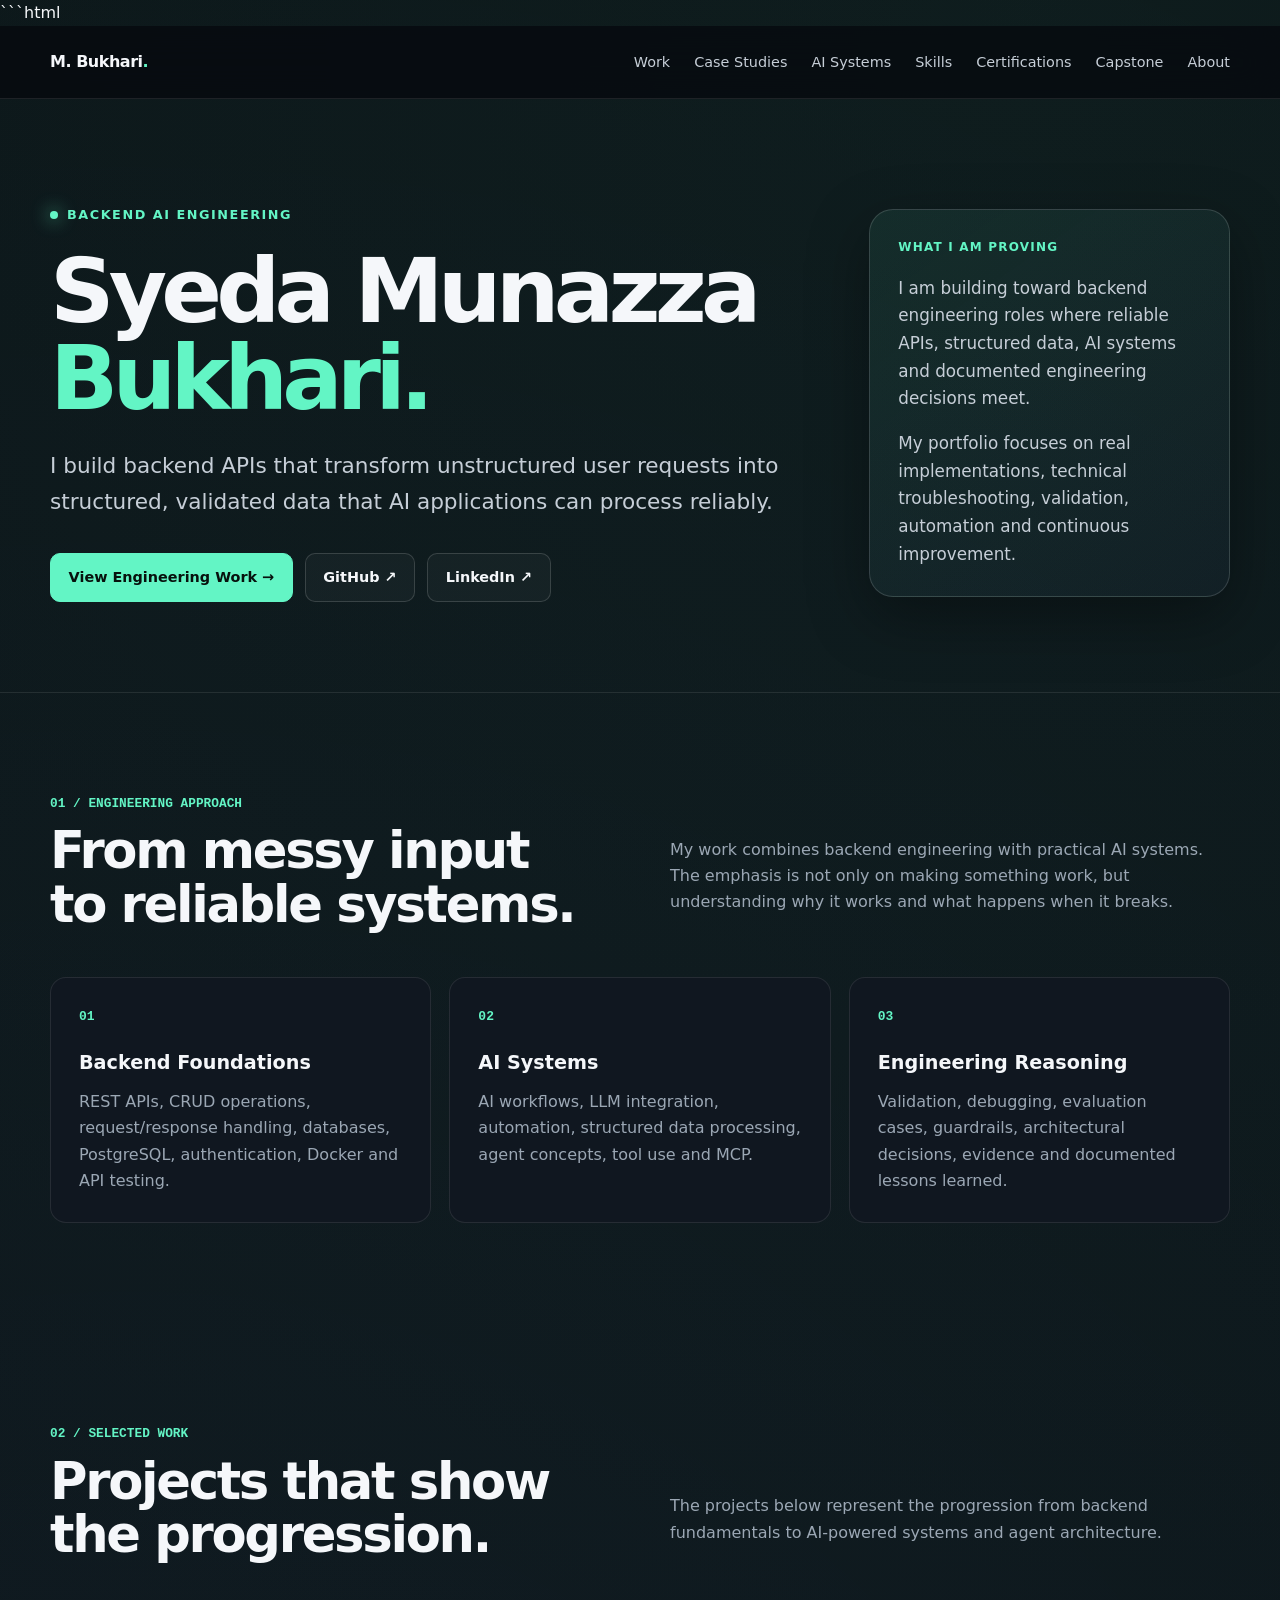
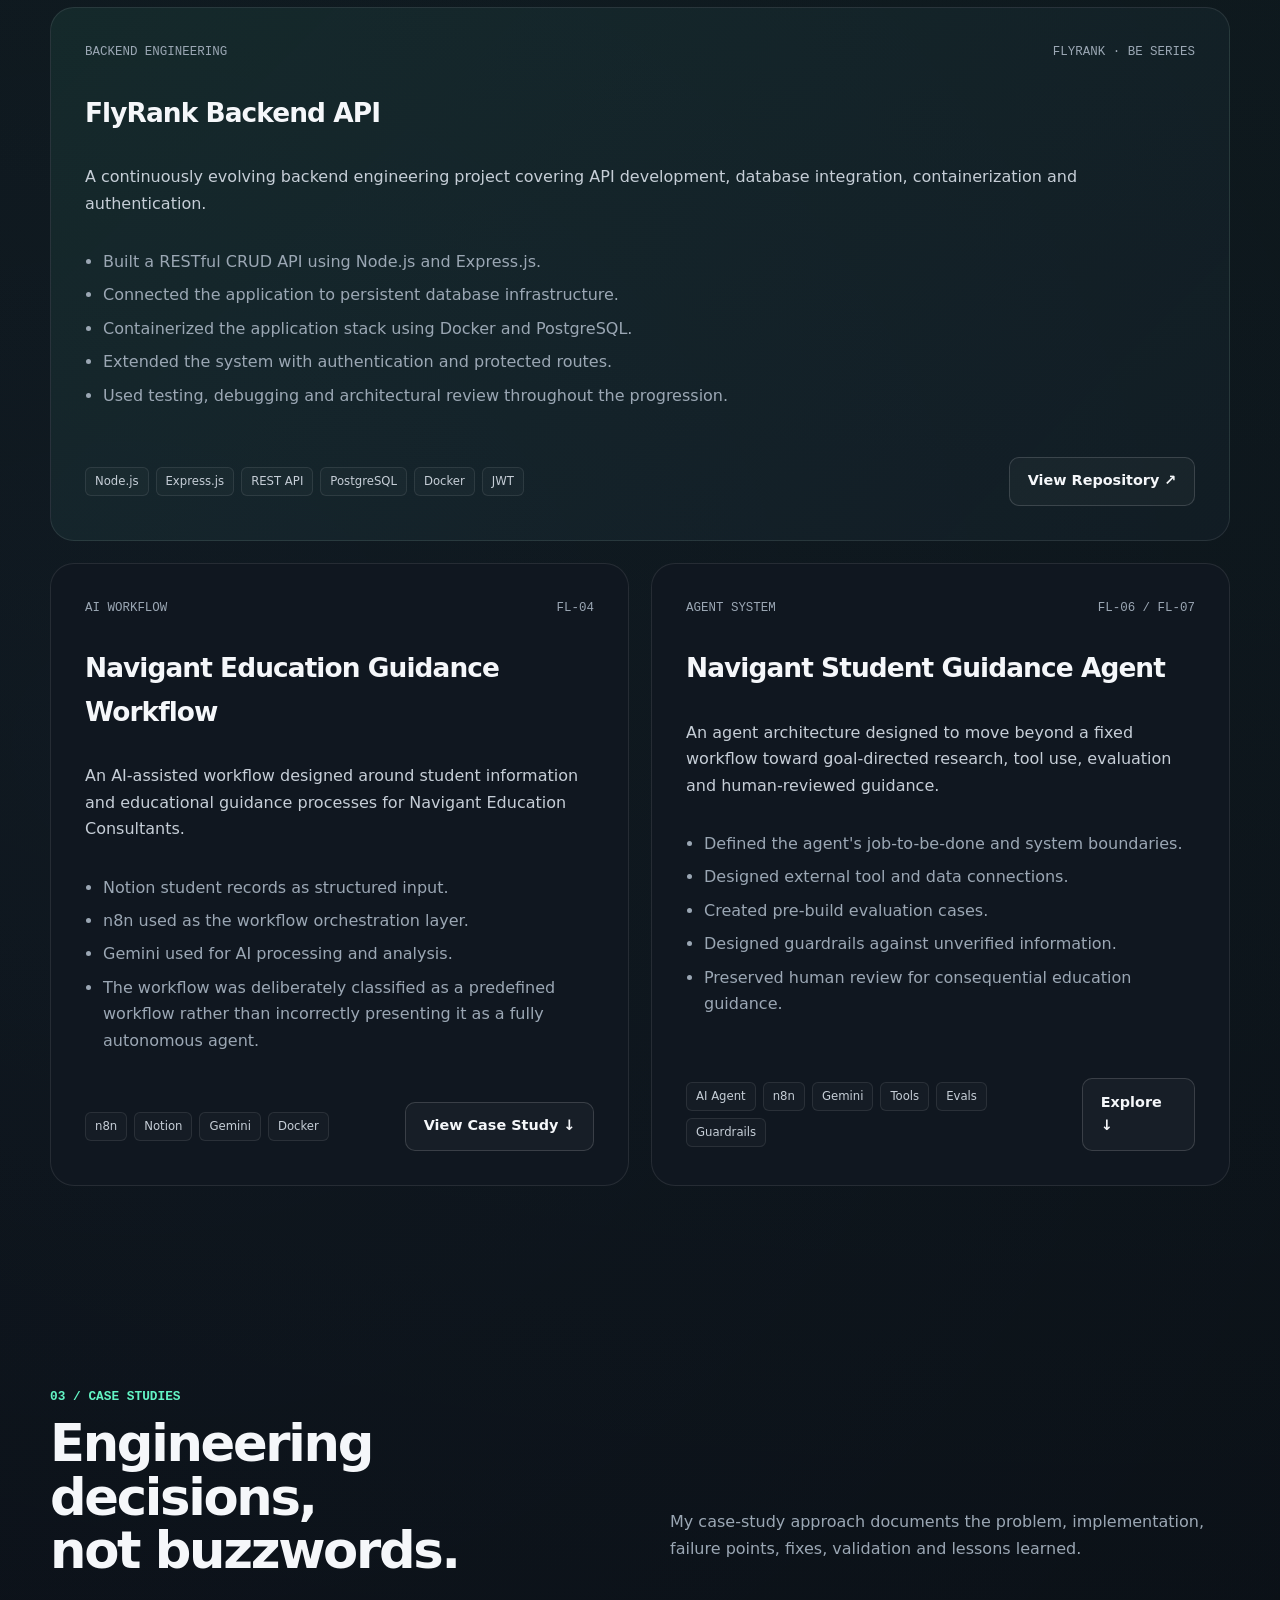
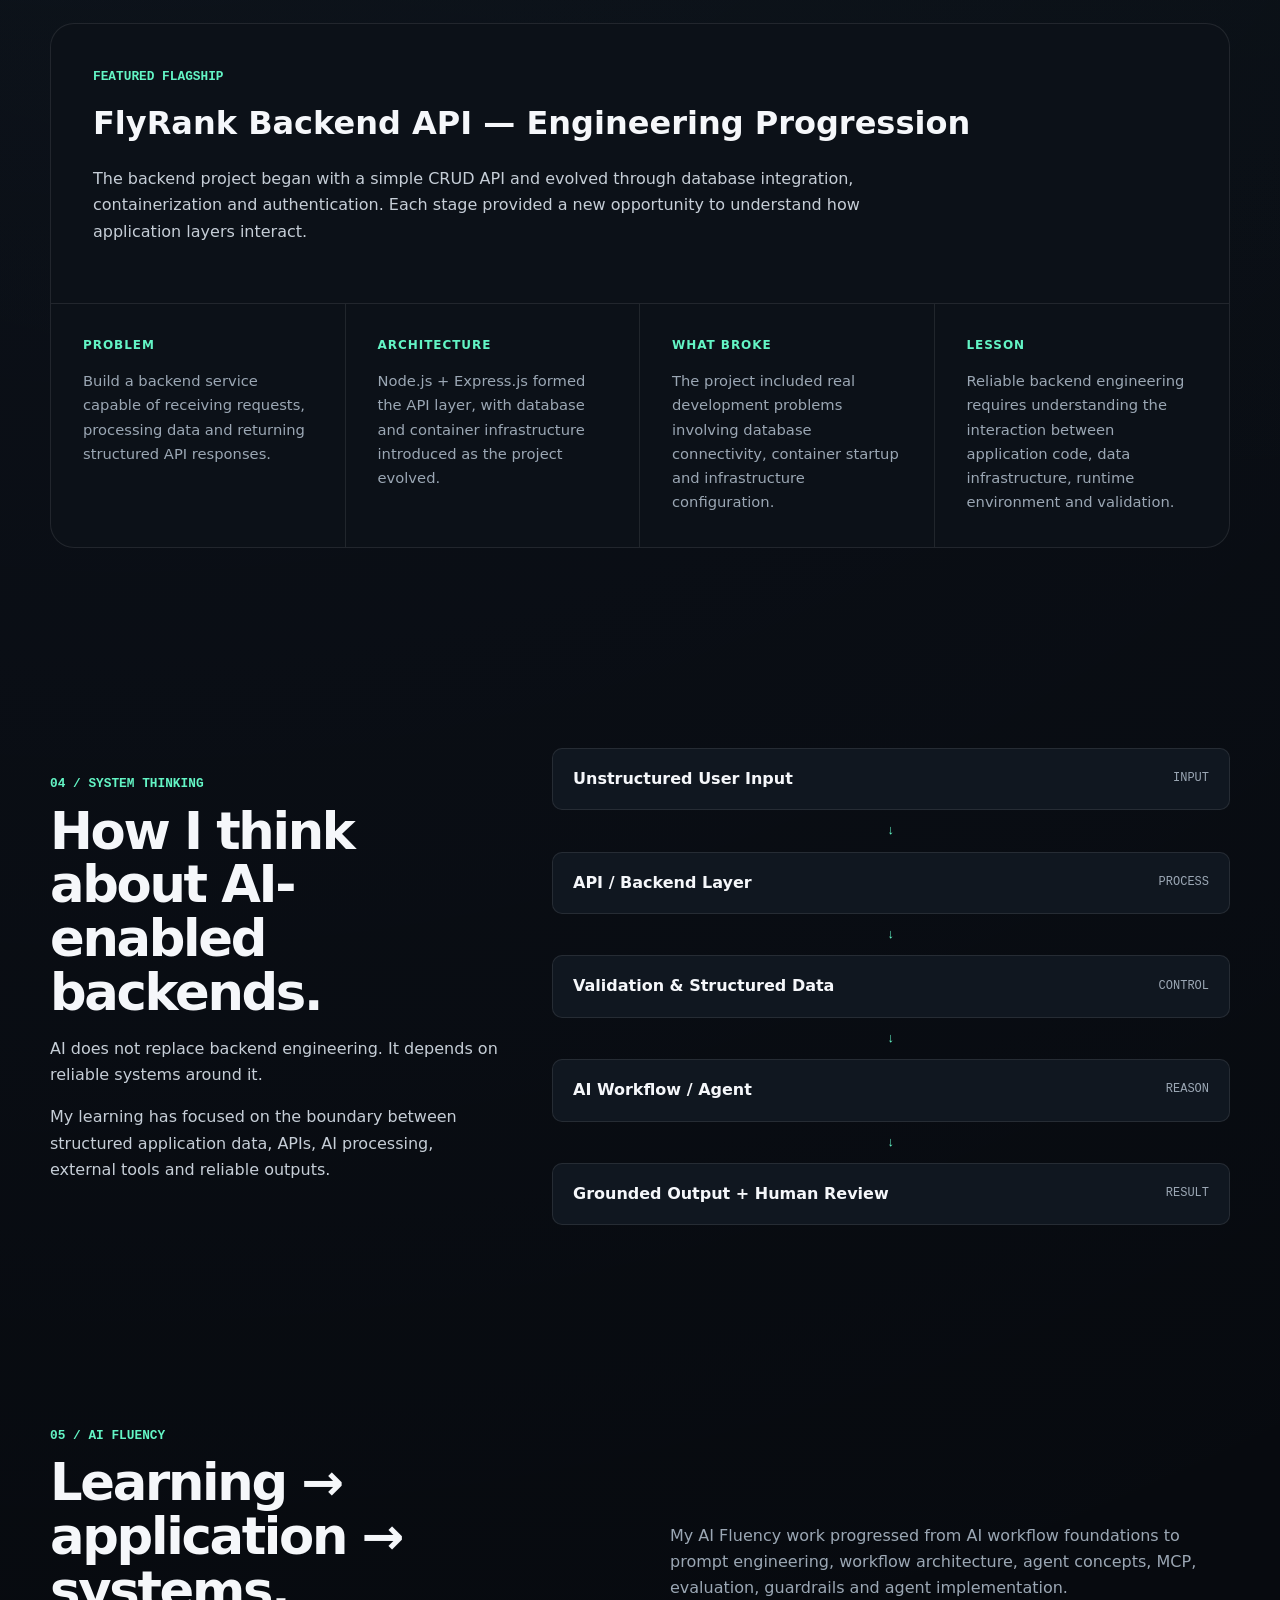
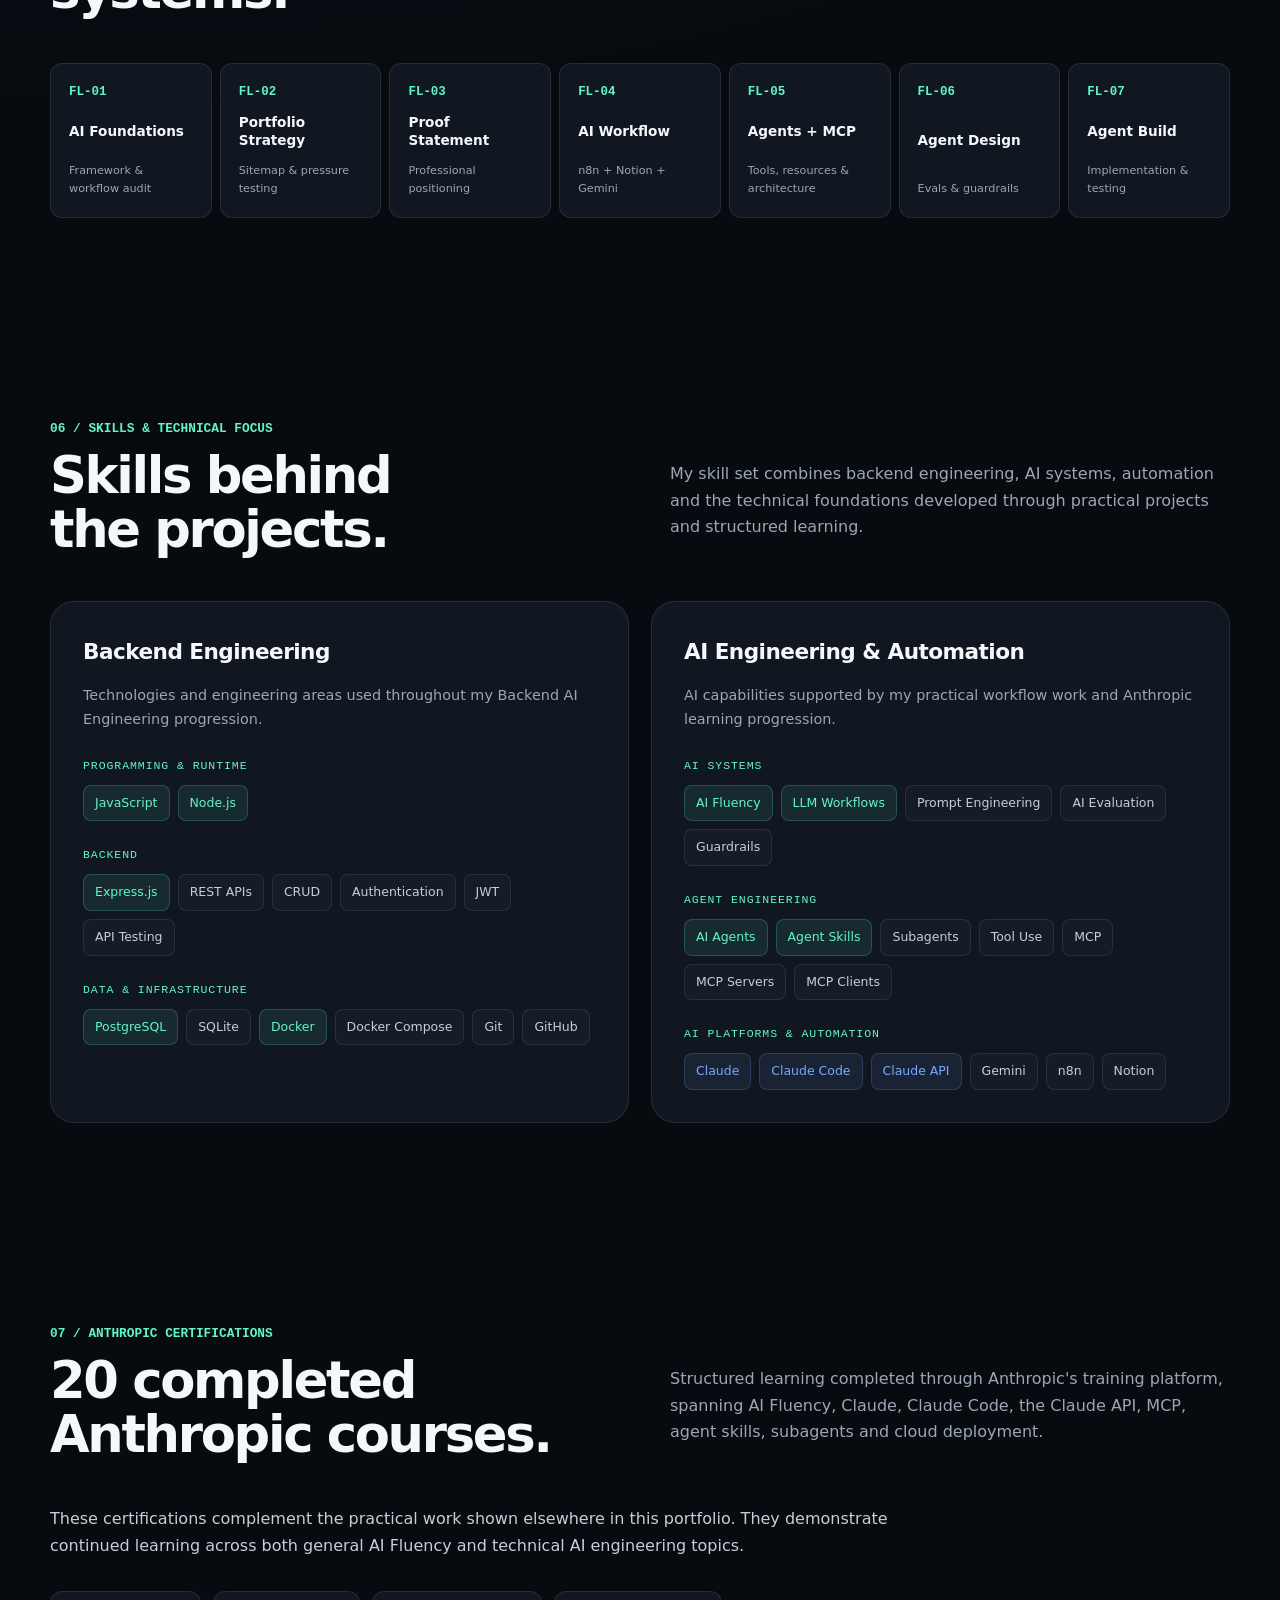
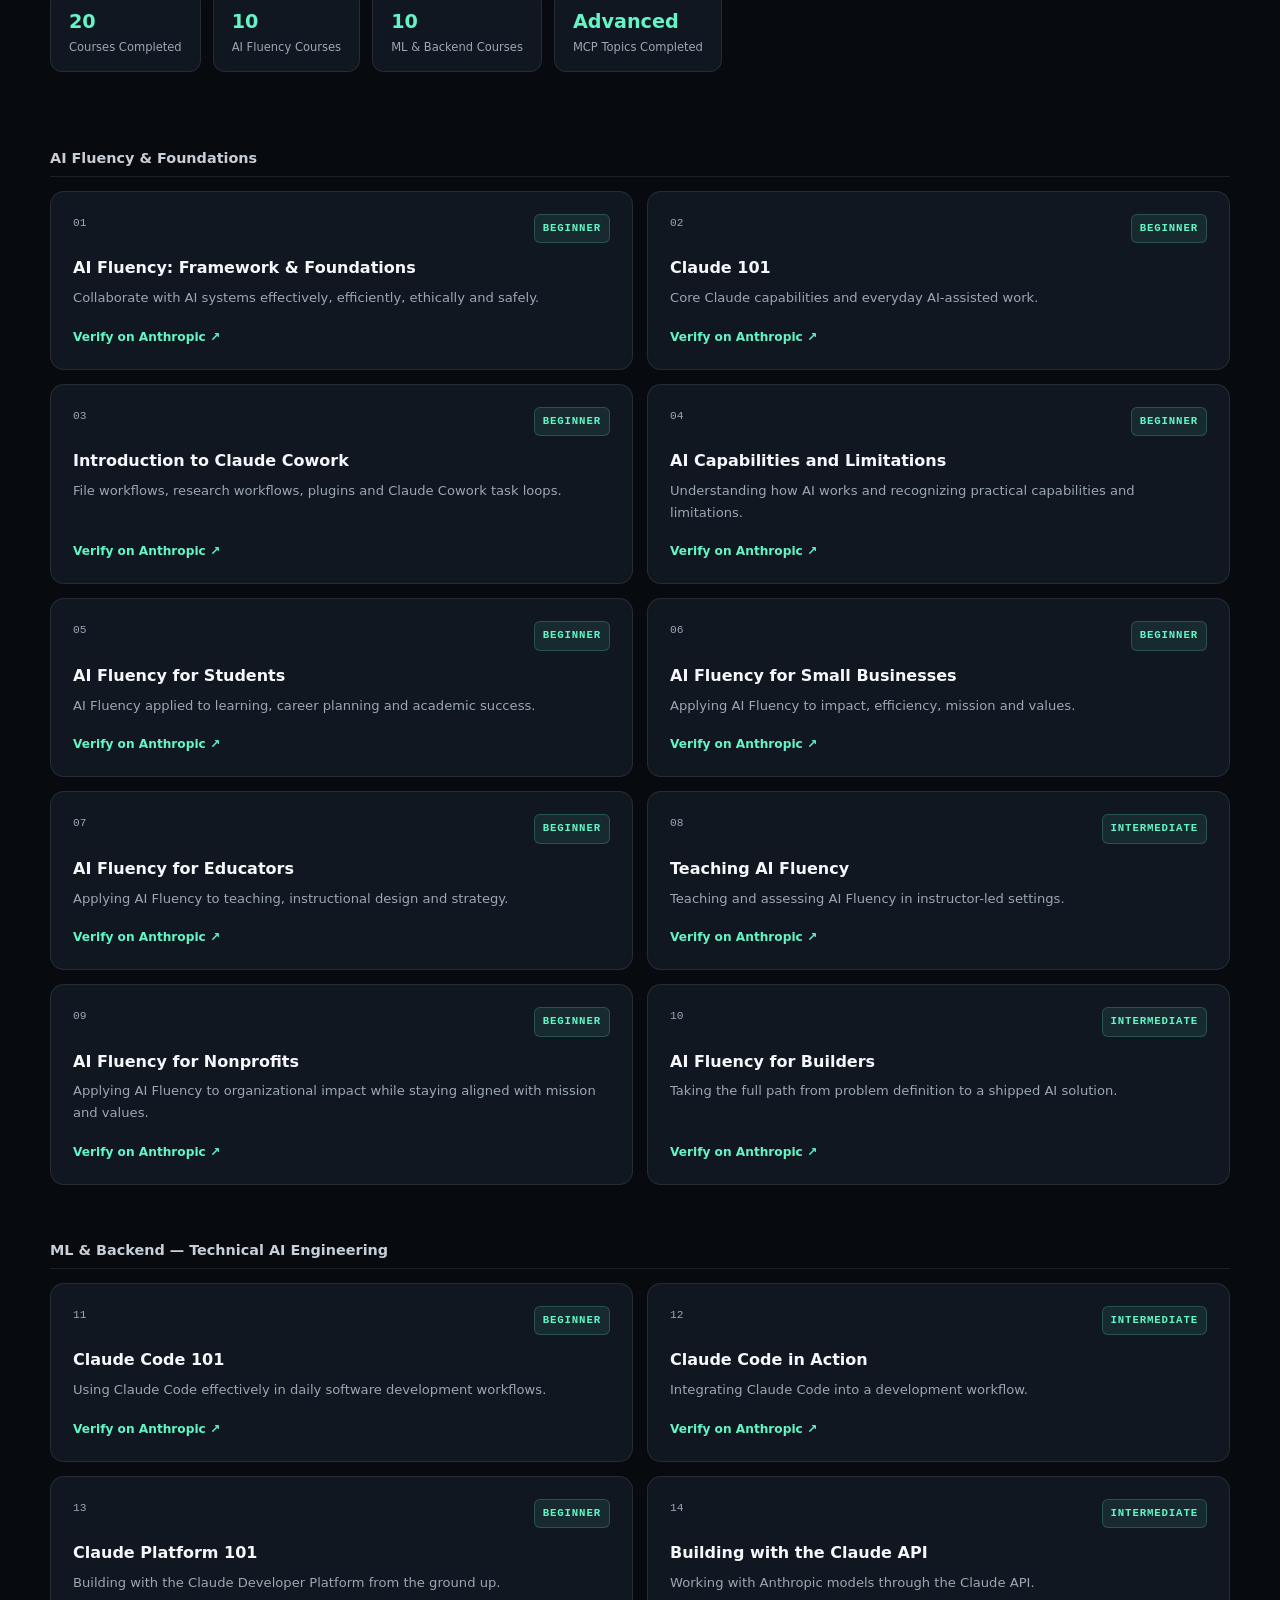
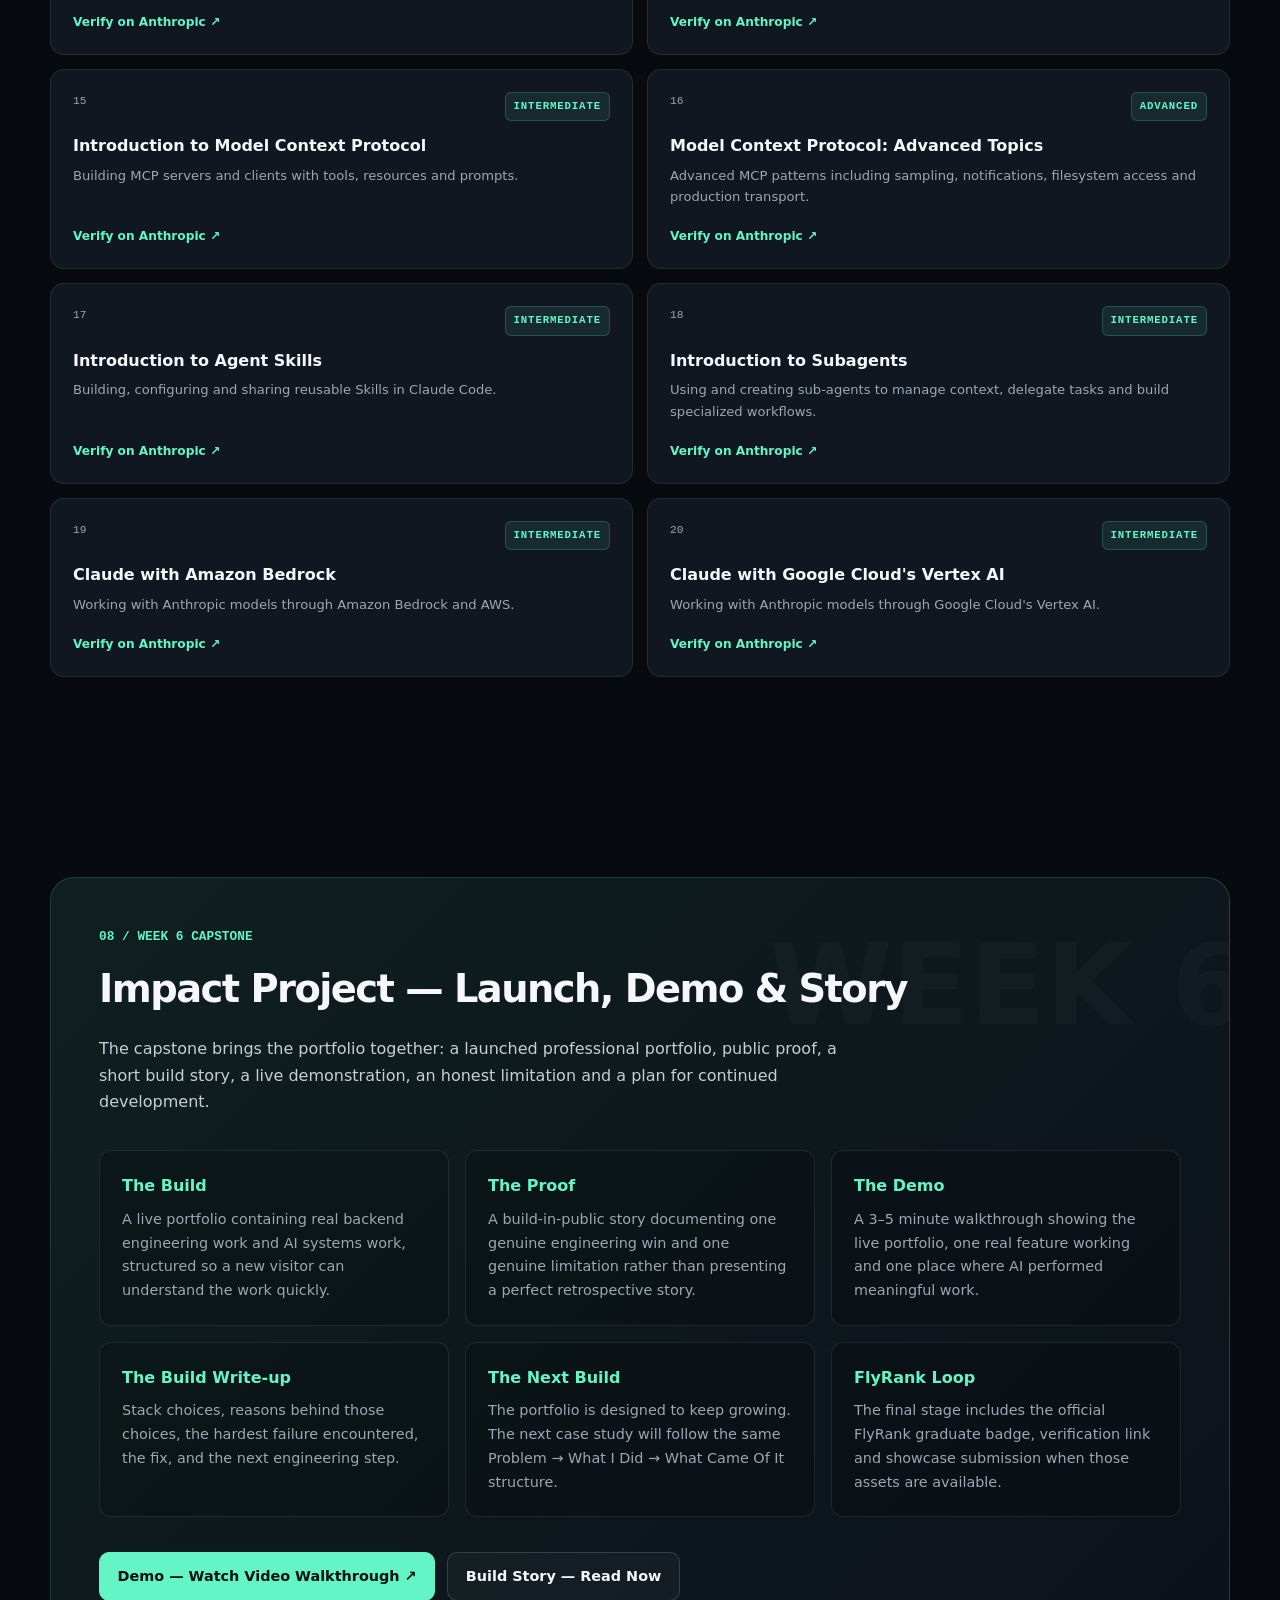
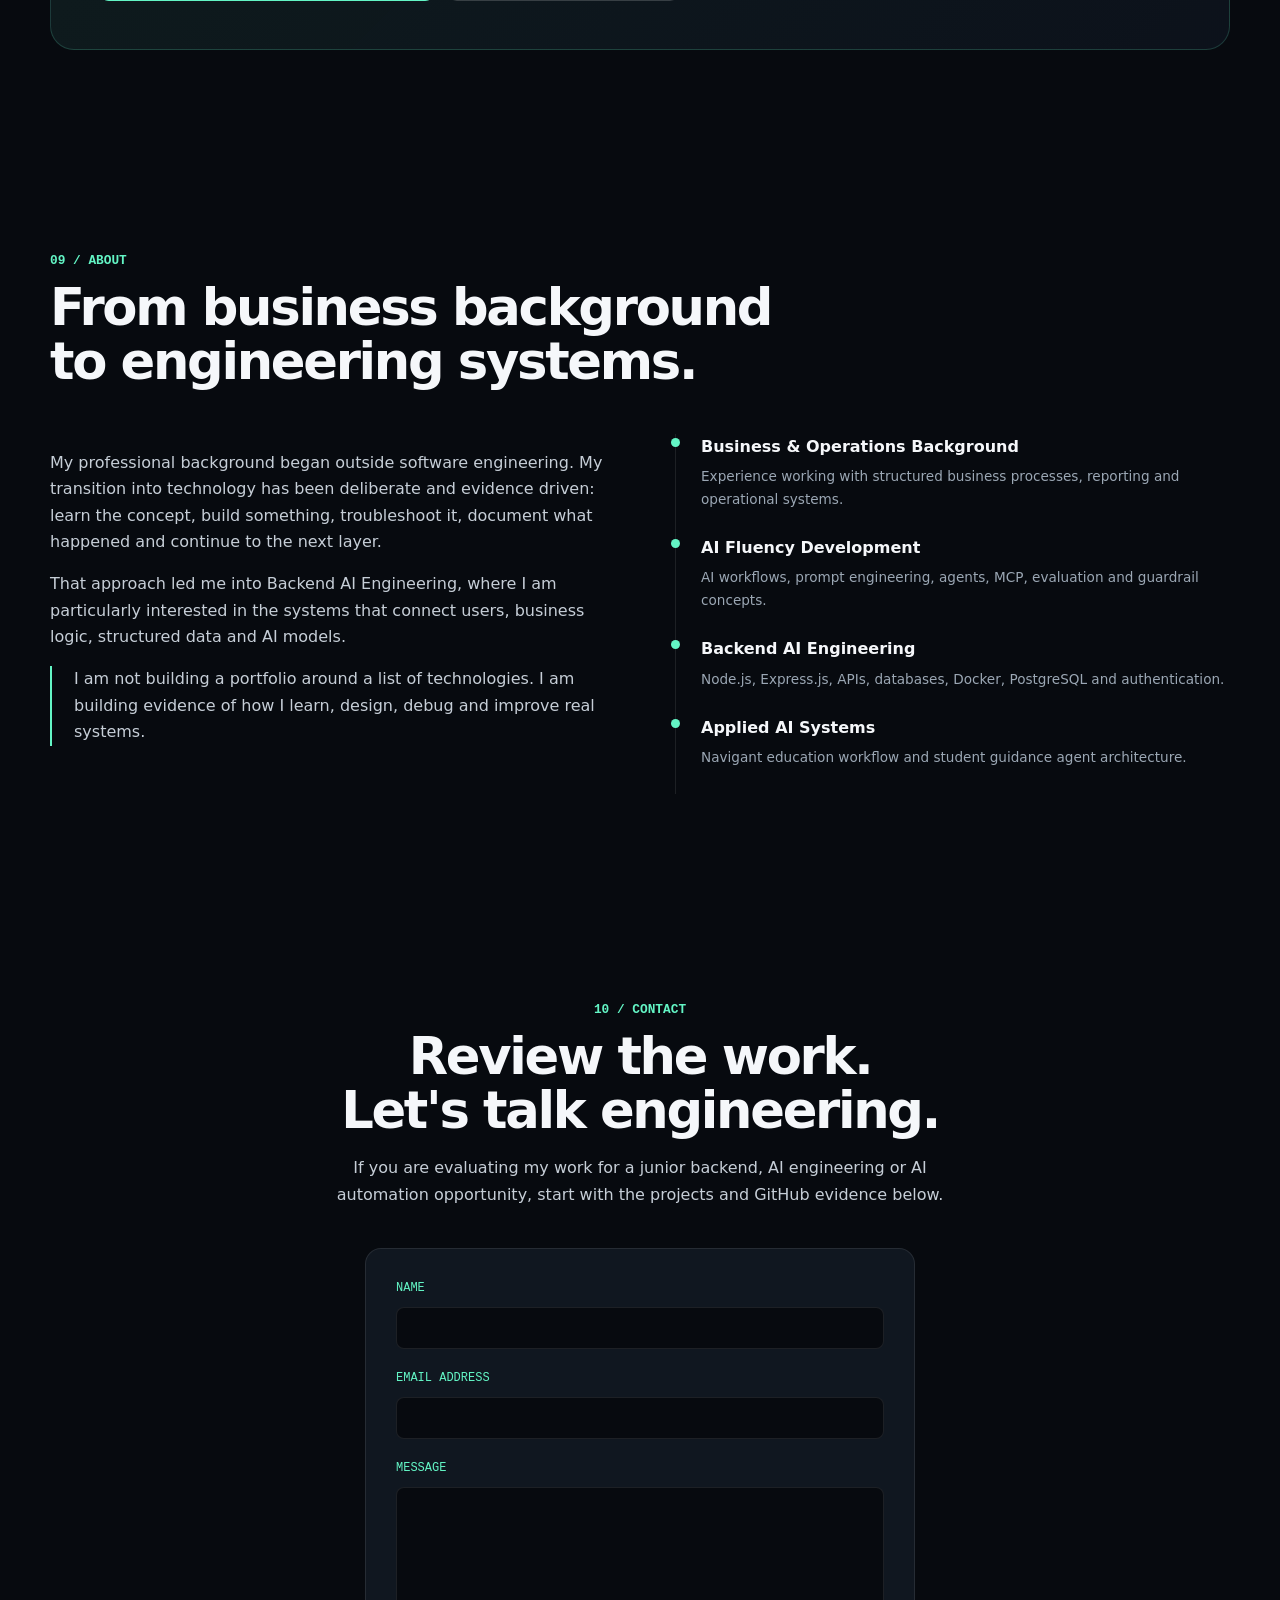
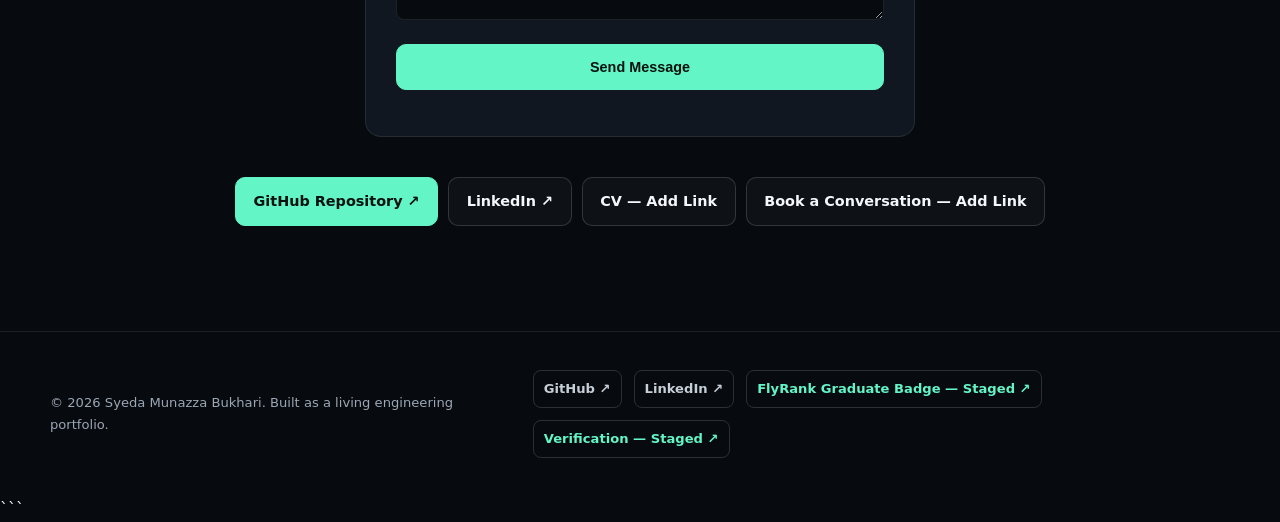
==== commit 135a715e: "Your update message here" ====
--- a/Syeda-Munazza-Bukhari-portfolio/index.html
+++ b/Syeda-Munazza-Bukhari-portfolio/index.html
@@ -9,6 +9,13 @@
         content="Syeda Munazza Bukhari — Backend AI Engineering portfolio. Backend APIs, AI workflows, automation, agent design, MCP, databases, Docker and documented engineering projects.">
 
     <meta name="author" content="Syeda Munazza Bukhari">
+
+    <!-- START OF WEEK 7 LAUNCH HYGIENE METADATA -->
+    <meta property="og:title" content="Syeda Munazza Bukhari | Backend AI Engineering Portfolio">
+    <meta property="og:description" content="Explore live implementations of containerized PostgreSQL layers, n8n agent architectures, and out-of-process distributed Inngest background jobs.">
+    <meta property="og:type" content="website">
+    <meta property="og:url" content="https://netlify.app">
+    <!-- END OF WEEK 7 LAUNCH HYGIENE METADATA -->
 
     <title>Syeda Munazza Bukhari | Backend AI Engineering Portfolio</title>
 
@@ -1295,6 +1302,11 @@
         }
 
     </style>
+
+    <!-- START OF WEEK 7 METRIC ANALYTICS TRACKER -->
+    <script defer src="https://cloudflareinsights.com" data-cf-beacon='{"token": "placeholder_token_for_october_23"}'></script>
+    <!-- END OF WEEK 7 METRIC ANALYTICS TRACKER -->
+
 </head>
 
 
@@ -3778,10 +3790,6 @@
      CONTACT
 ========================================================= -->
 
-<!-- =========================================================
-     CONTACT
-========================================================= -->
-
 <section id="contact" class="contact">
 
     <div class="container">
@@ -3897,42 +3905,54 @@
         </div>
 
 
-        <div class="footer-links">
-
+        <div class="footer-links" style="display: flex; gap: 12px; align-items: center; flex-wrap: wrap;">
 
             <a
                 href="https://github.com/SyedaMun/flyrank-crud-api"
                 target="_blank"
                 rel="noopener noreferrer"
+                class="badge-placeholder"
+                style="border-style: solid; color: var(--muted-light); font-weight: 750; display: inline-flex; align-items: center;"
             >
-                GitHub
+                GitHub ↗
             </a>
-
 
             <a
                 href="https://www.linkedin.com/in/m-bukhari-pro"
                 target="_blank"
                 rel="noopener noreferrer"
+                class="badge-placeholder"
+                style="border-style: solid; color: var(--muted-light); font-weight: 750; display: inline-flex; align-items: center;"
             >
-                LinkedIn
+                LinkedIn ↗
             </a>
 
-
-            <span class="badge-placeholder">
-
-                FlyRank Graduate Badge —
-                Add After Approval
-
-            </span>
-
+            <!-- START OF OFFICIAL FLYRANK GRADUATE BADGE EMBED -->
+            <a 
+                href="https://aifluency.flyrank.ai" 
+                target="_blank" 
+                rel="noopener noreferrer" 
+                class="badge-placeholder" 
+                title="Verify FlyRank AI Internship Credentials" 
+                style="border-style: solid; color: var(--accent); font-weight: 750; display: inline-flex; align-items: center;"
+            >
+                FlyRank Graduate Badge — Staged ↗
+            </a>
 
             <a
-                href="#"
-                onclick="return false;"
+                href="https://aifluency.flyrank.ai/verify"
+                target="_blank"
+                rel="noopener noreferrer"
                 title="Add official FlyRank verification URL"
+                class="badge-placeholder"
+                style="border-style: solid; color: var(--accent); font-weight: 750; display: inline-flex; align-items: center;"
             >
-                Verification —
-                Add After Approval
+                Verification — Staged ↗
+            </a>
+            <!-- END OF OFFICIAL FLYRANK GRADUATE BADGE EMBED -->
+
+        </div>
+
             </a>
 
         </div>
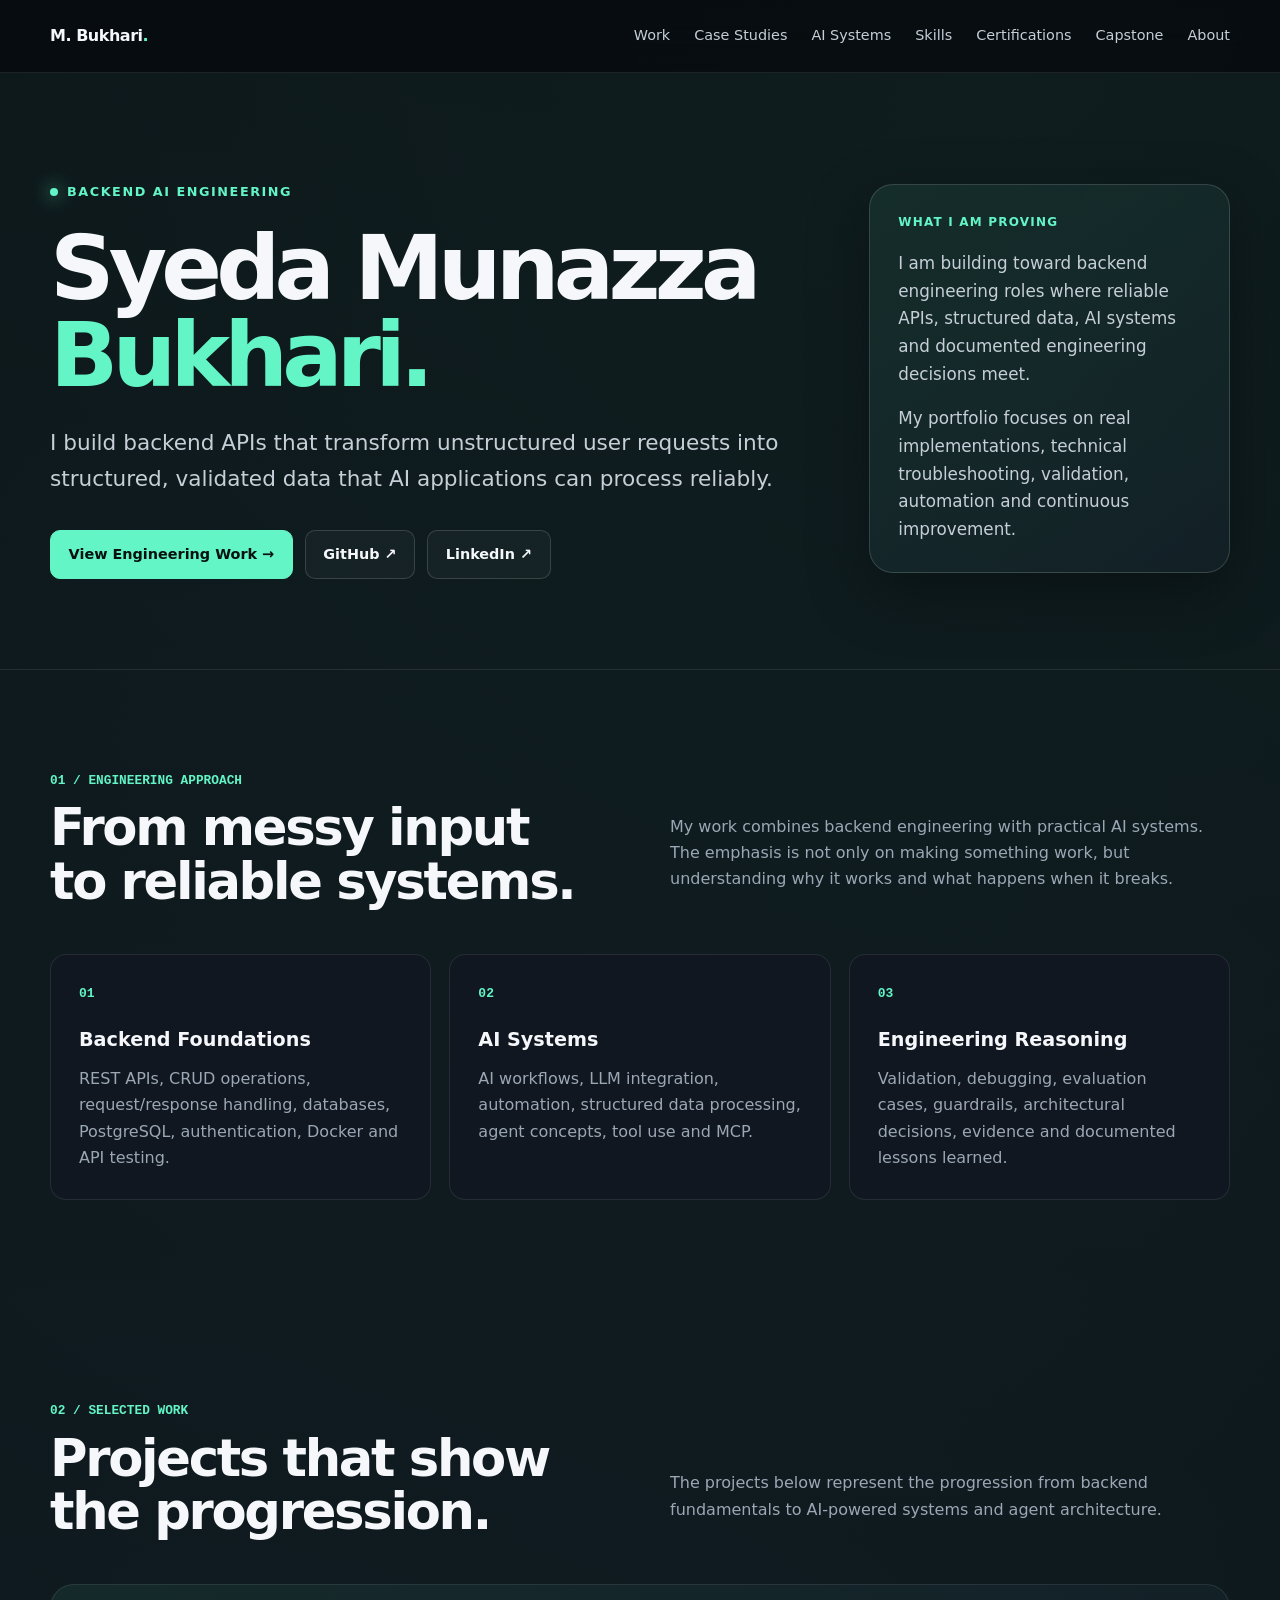
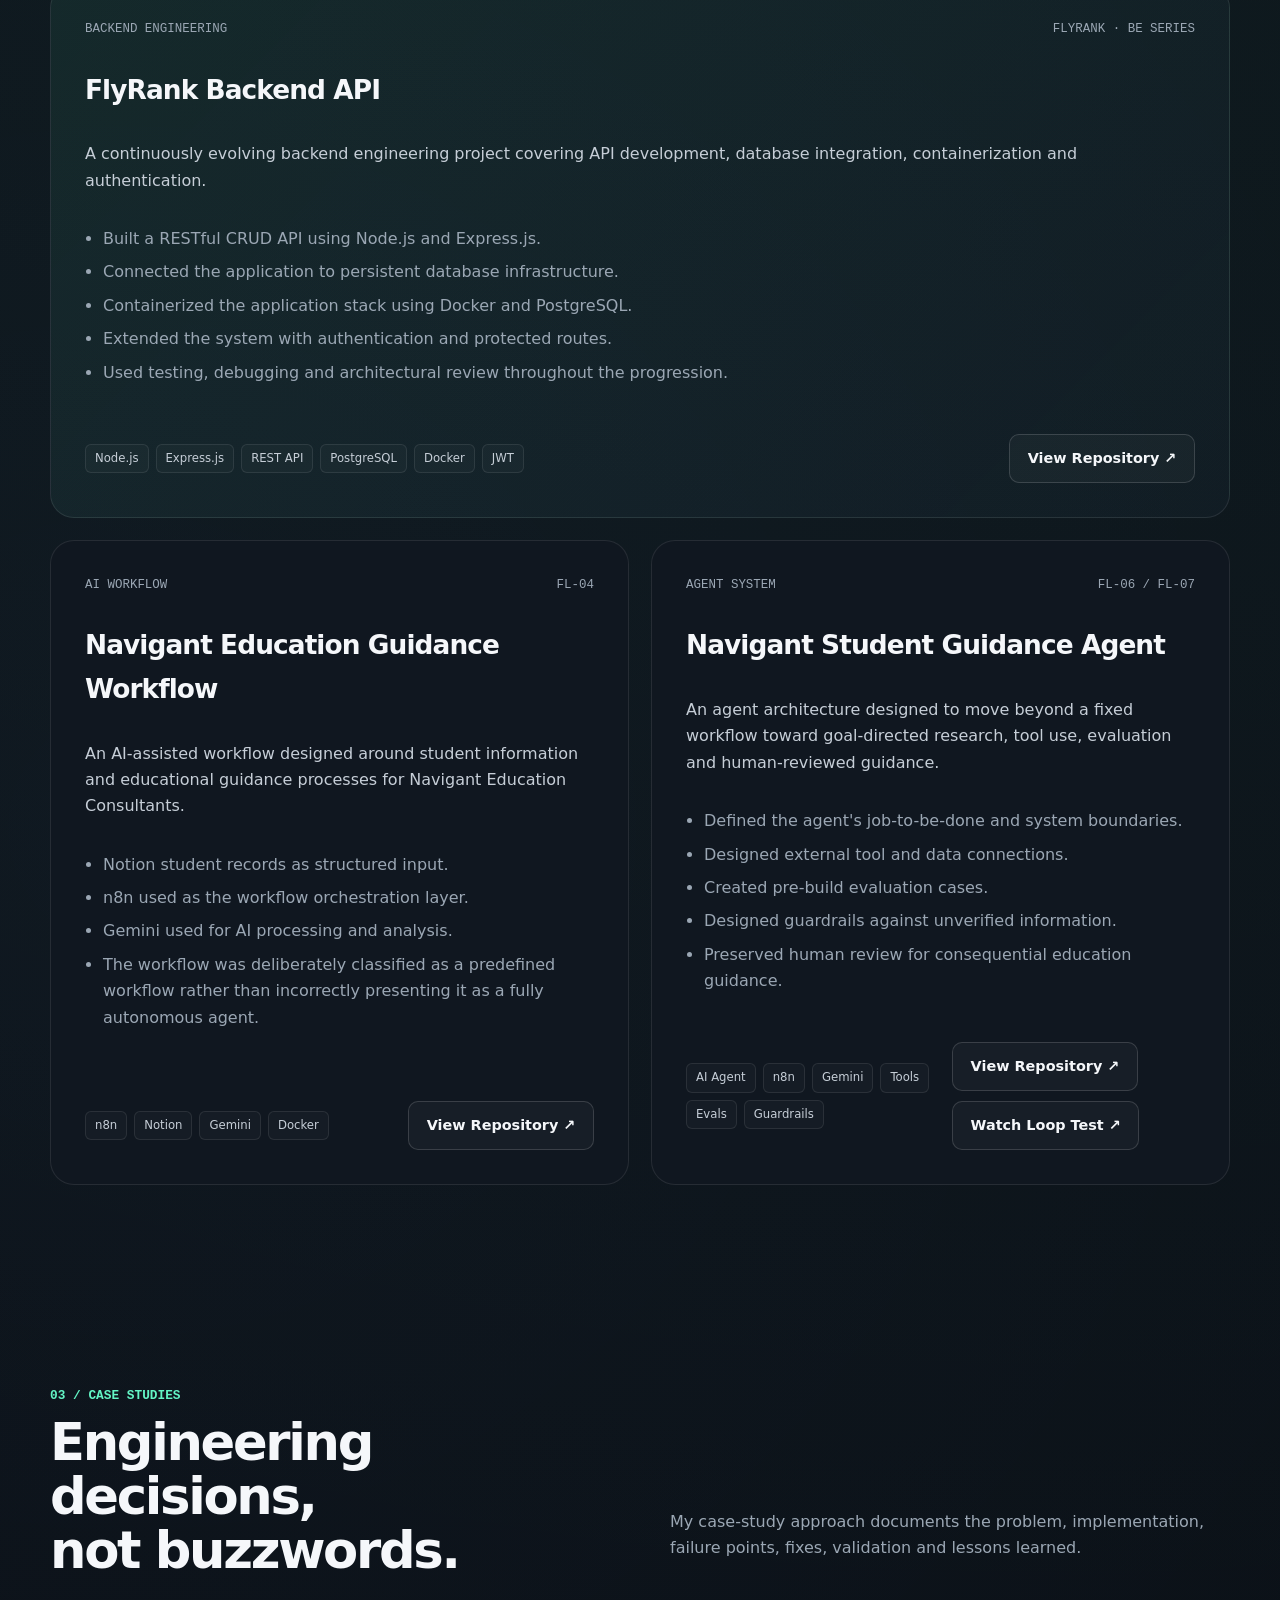
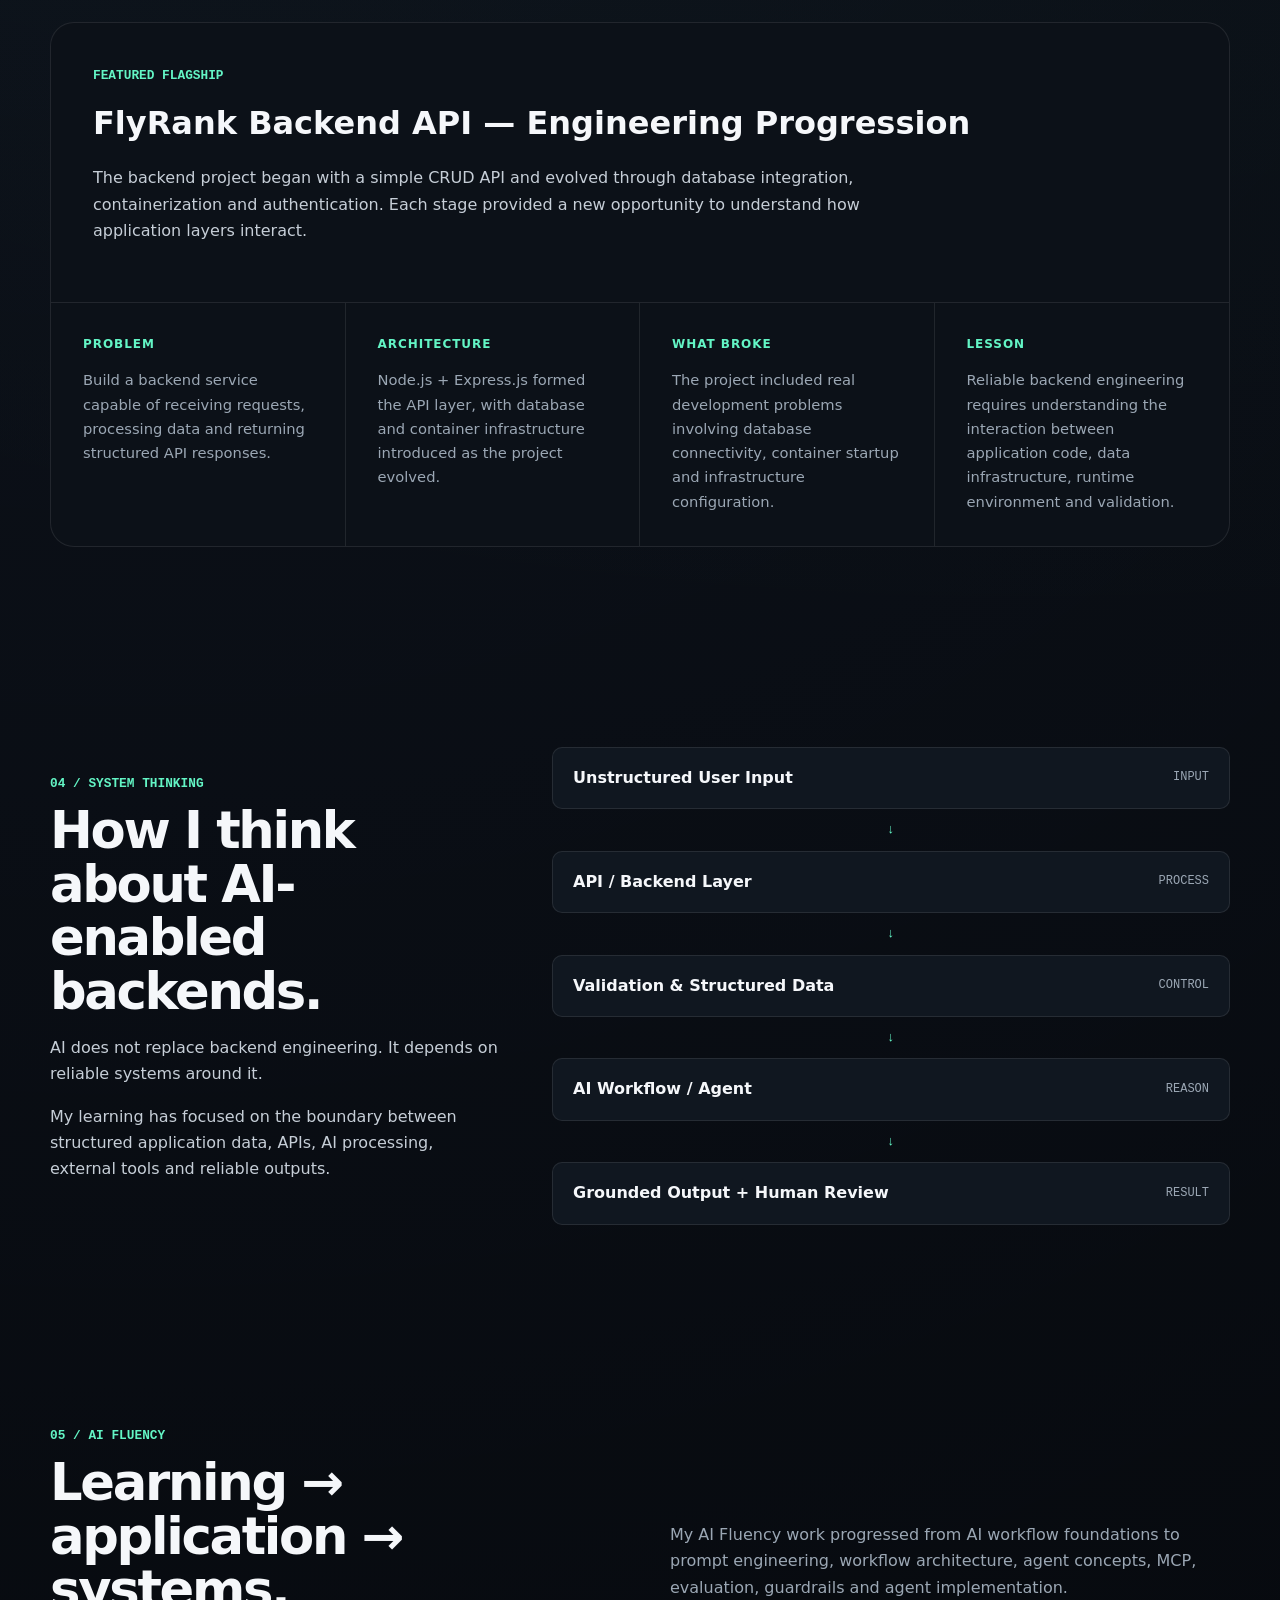
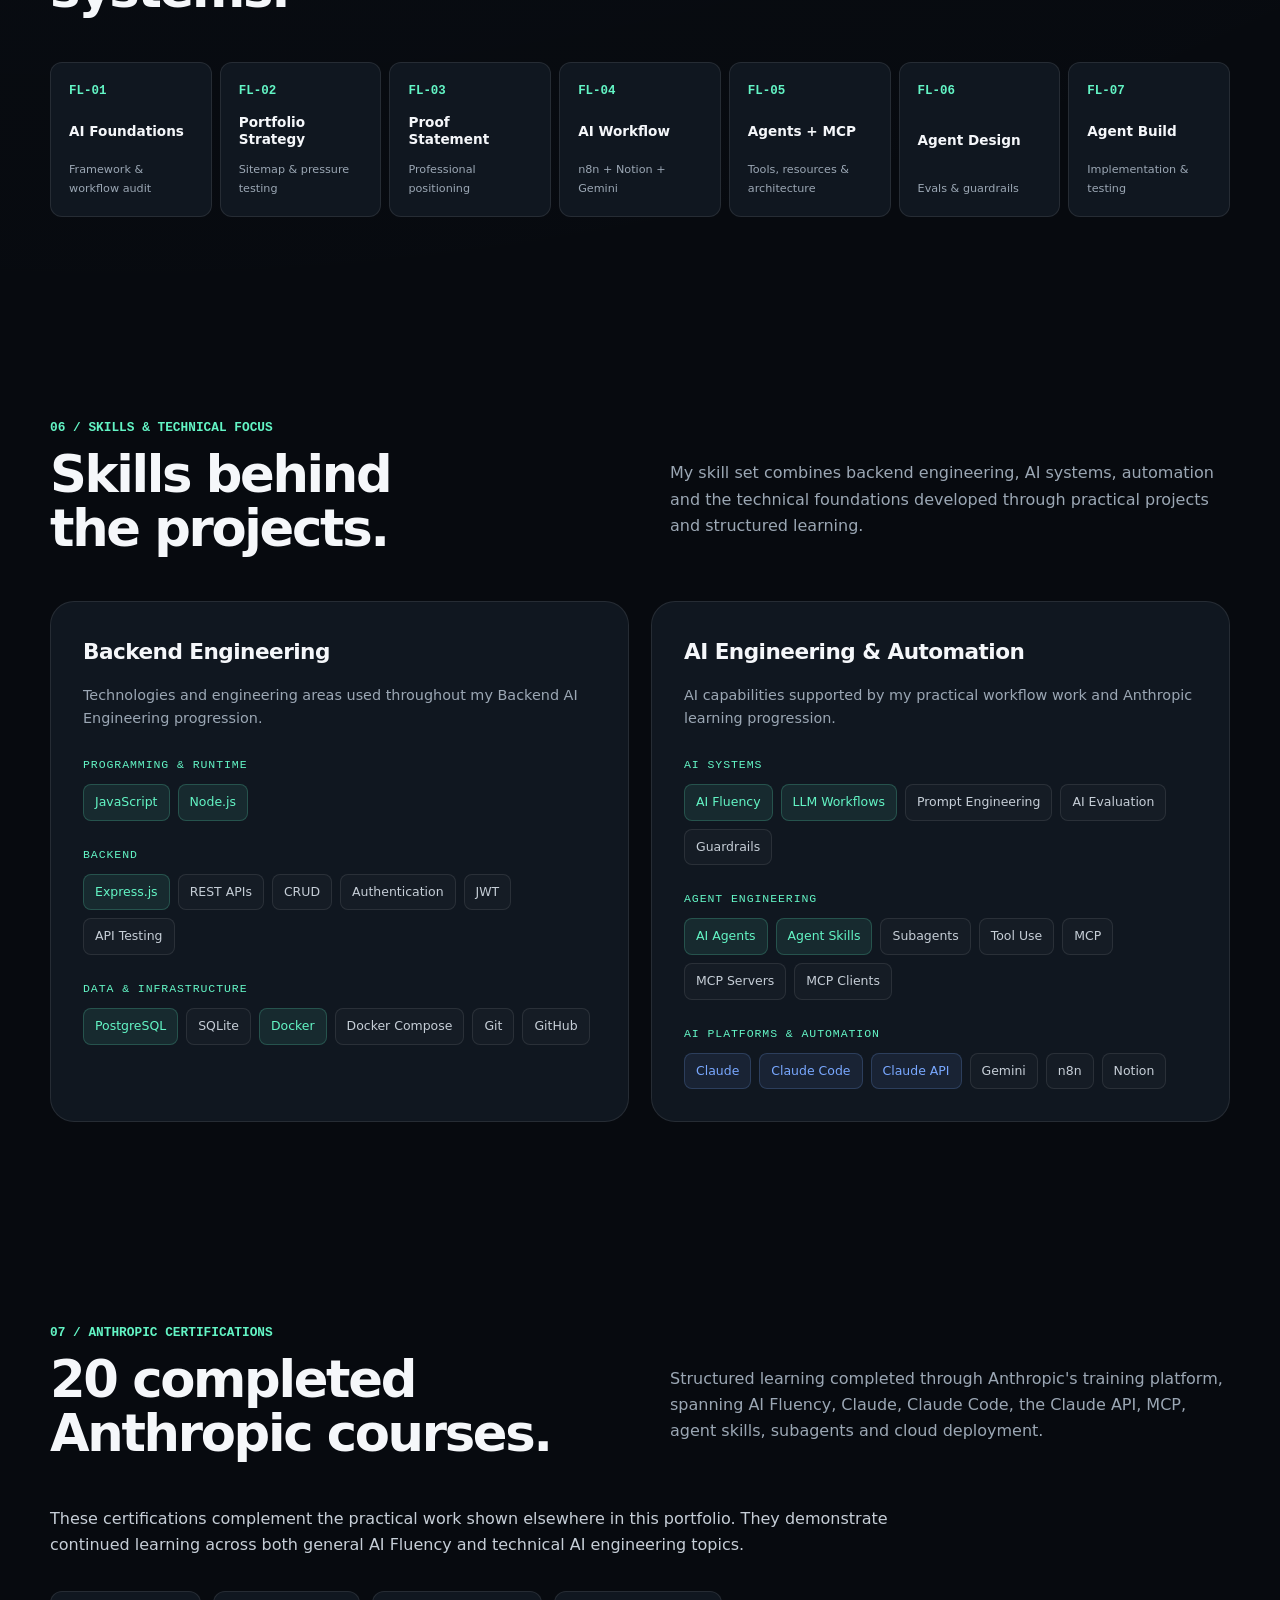
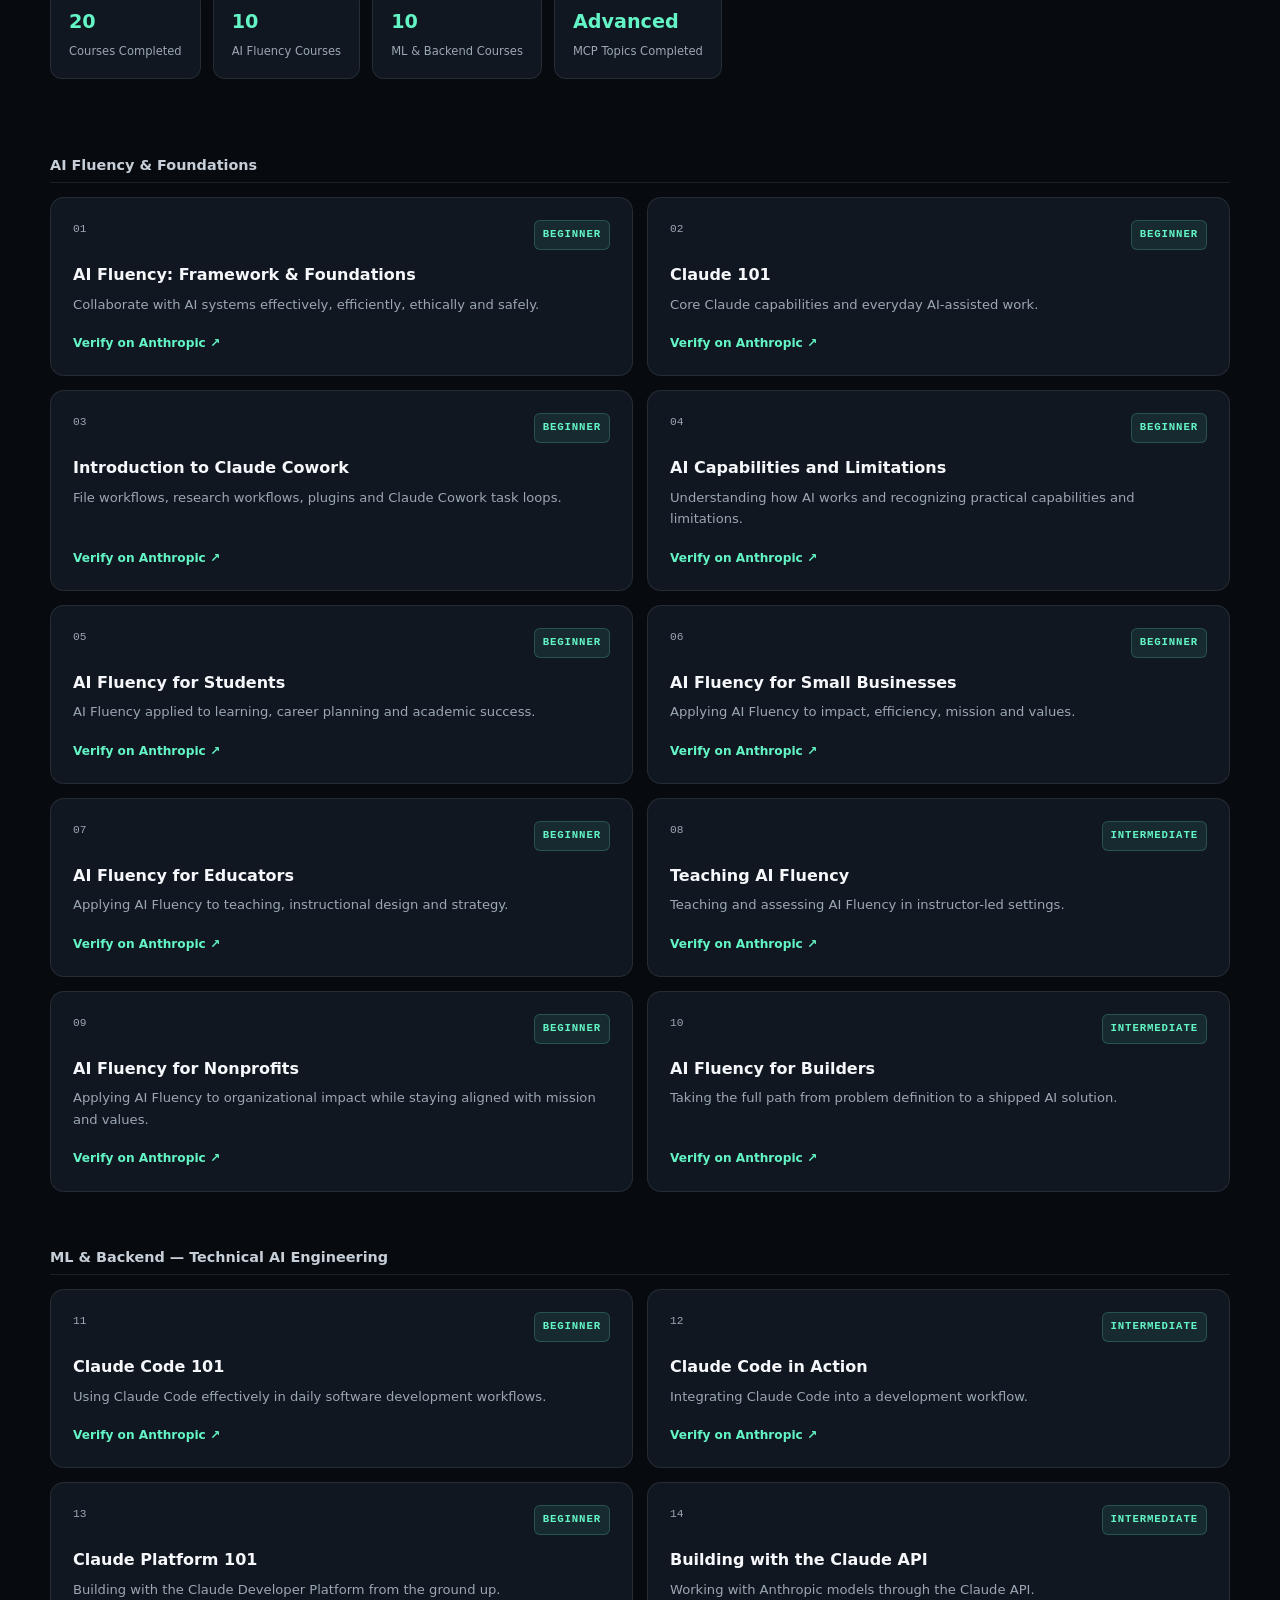
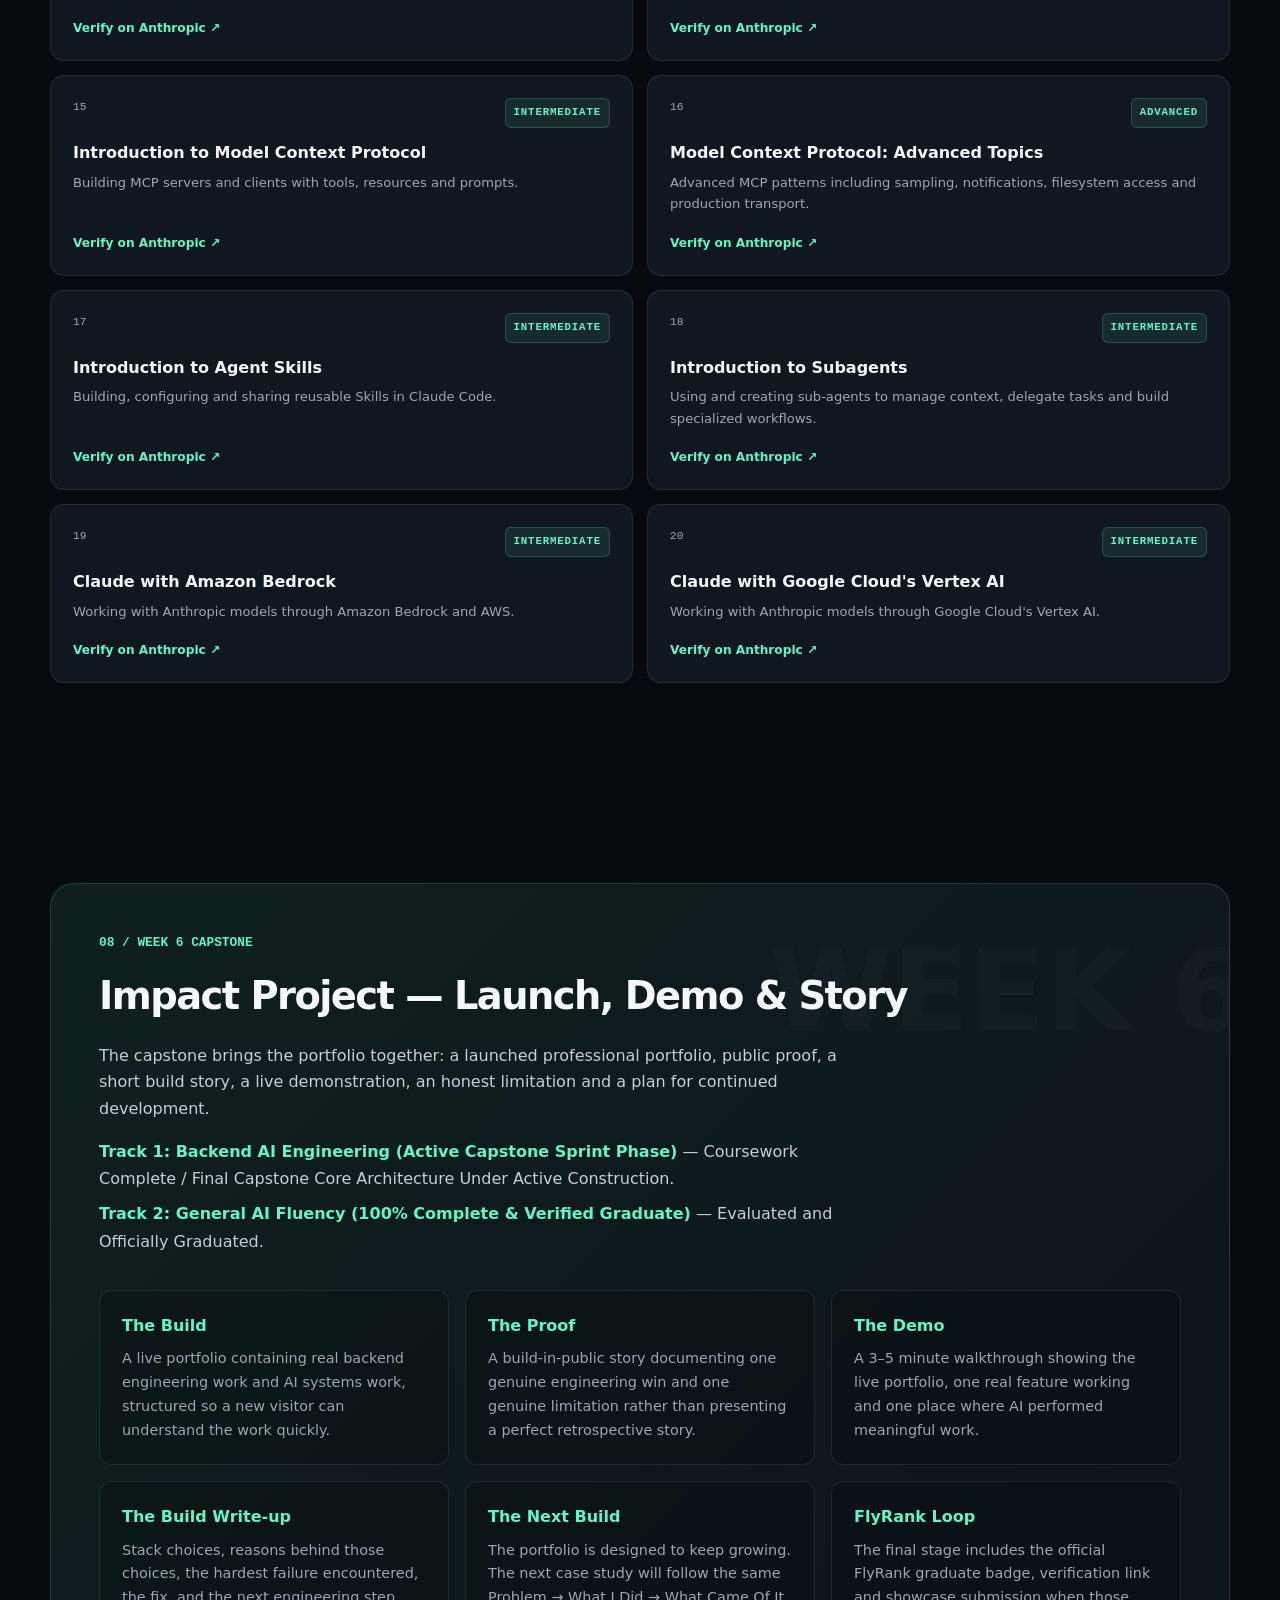
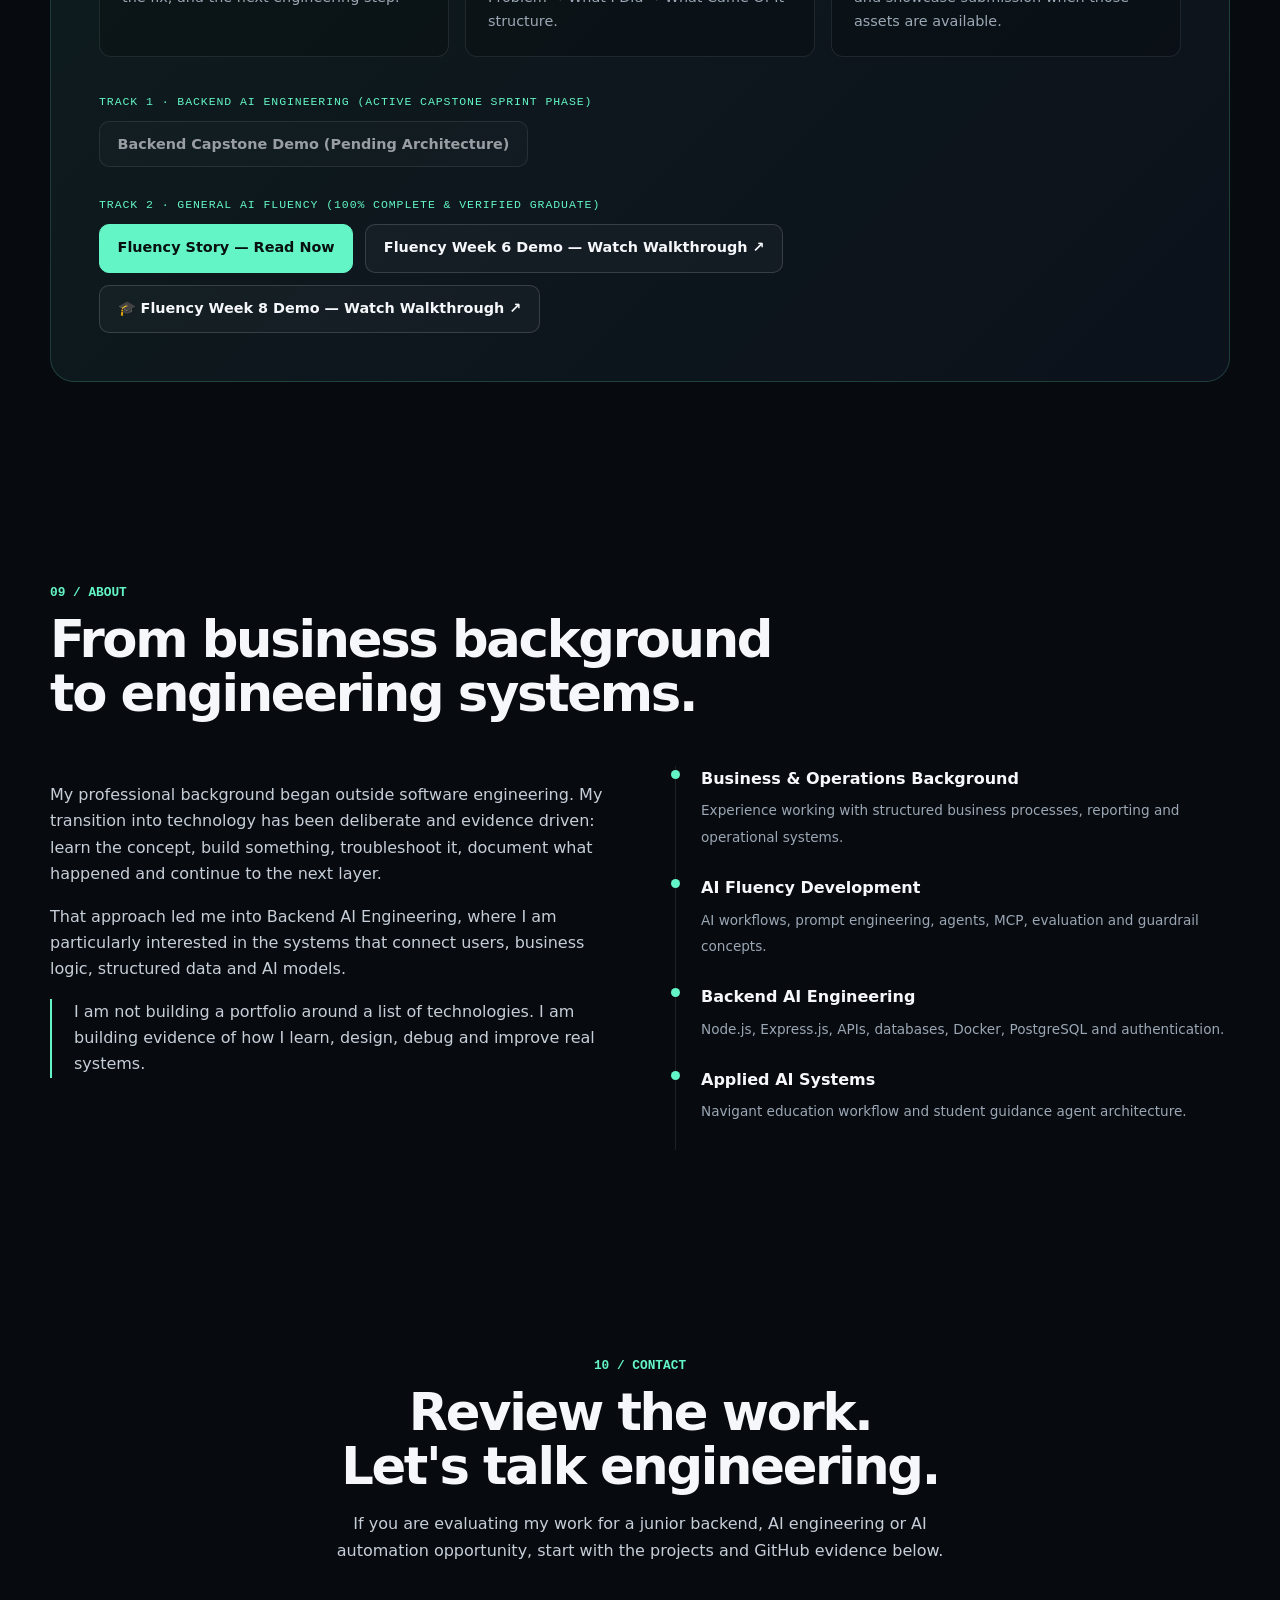
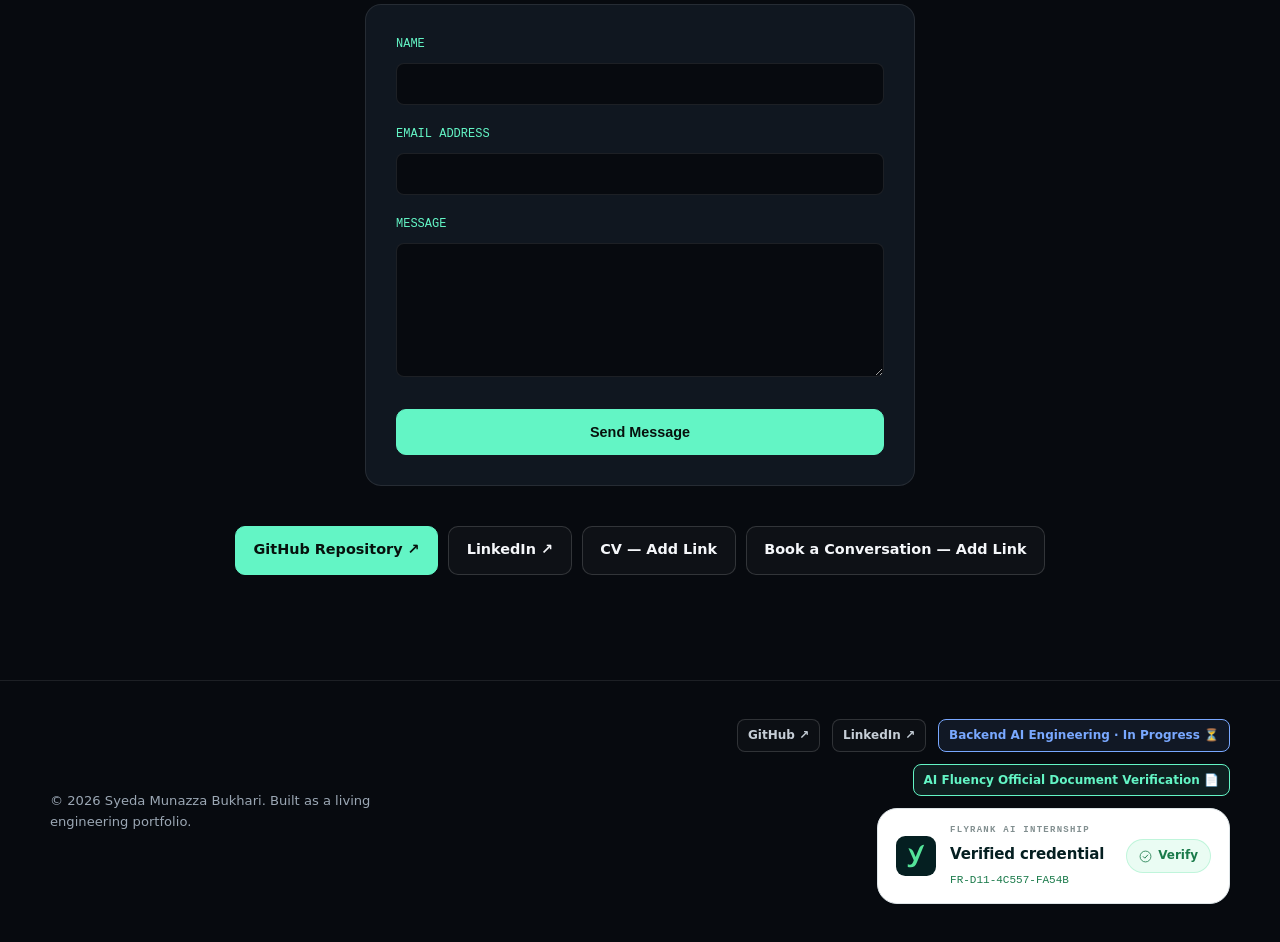
==== commit 00304a11: "chore: push verified graduation badge footer alignment and active netlify contact form hooks" ====
--- a/Syeda-Munazza-Bukhari-portfolio/index.html
+++ b/Syeda-Munazza-Bukhari-portfolio/index.html
@@ -1,4 +1,3 @@
-```html
 <!DOCTYPE html>
 <html lang="en">
 <head>
@@ -14,7 +13,7 @@
     <meta property="og:title" content="Syeda Munazza Bukhari | Backend AI Engineering Portfolio">
     <meta property="og:description" content="Explore live implementations of containerized PostgreSQL layers, n8n agent architectures, and out-of-process distributed Inngest background jobs.">
     <meta property="og:type" content="website">
-    <meta property="og:url" content="https://netlify.app">
+    <meta property="og:url" content="https://syeda-munazza-bukhari-portfolio.netlify.app/">
     <!-- END OF WEEK 7 LAUNCH HYGIENE METADATA -->
 
     <title>Syeda Munazza Bukhari | Backend AI Engineering Portfolio</title>
@@ -260,6 +259,11 @@
             background: rgba(255,255,255,0.03);
         }
 
+        .btn[disabled]:hover {
+            transform: none;
+            border-color: var(--border-strong);
+        }
+
         .hero-proof {
             padding: 28px;
 
@@ -1188,6 +1192,53 @@
             font-size: 0.75rem;
         }
 
+        /* Uniform footer action buttons */
+        .footer-links .footer-badge {
+            display: inline-flex;
+            align-items: center;
+            gap: 6px;
+
+            border: 1px solid var(--border-strong);
+            border-radius: 8px;
+
+            padding: 7px 10px;
+
+            background: rgba(255,255,255,0.025);
+            color: var(--muted-light);
+
+            font-size: 0.75rem;
+            font-weight: 750;
+            line-height: 1.4;
+
+            transition:
+                transform 0.2s ease,
+                border-color 0.2s ease,
+                background 0.2s ease;
+        }
+
+        .footer-links .footer-badge:hover {
+            transform: translateY(-2px);
+            border-color: var(--accent);
+            color: var(--accent);
+        }
+
+        .footer-links .footer-badge.is-accent {
+            border-color: var(--accent);
+            color: var(--accent);
+            background: var(--accent-soft);
+        }
+
+        .footer-links .footer-badge.is-blue {
+            border-color: var(--blue);
+            color: var(--blue);
+            background: var(--blue-soft);
+        }
+
+        .footer-links .footer-badge.is-blue:hover {
+            border-color: var(--blue);
+            color: var(--blue);
+        }
+
         /* =========================================================
            RESPONSIVE
         ========================================================= */
@@ -1304,7 +1355,7 @@
     </style>
 
     <!-- START OF WEEK 7 METRIC ANALYTICS TRACKER -->
-    <script defer src="https://cloudflareinsights.com" data-cf-beacon='{"token": "placeholder_token_for_october_23"}'></script>
+    <script defer src="https://static.cloudflareinsights.com/beacon.min.js" data-cf-beacon='{"token": "placeholder_token_for_october_23"}'></script>
     <!-- END OF WEEK 7 METRIC ANALYTICS TRACKER -->
 
 </head>
@@ -1770,10 +1821,12 @@
                     </div>
 
                     <a
-                        href="#case-studies"
+                        href="https://github.com/SyedaMun/-FlyRank-AI-Fluency-portfolio-/tree/main/Navigant-AI-Automation"
+                        target="_blank"
+                        rel="noopener noreferrer"
                         class="btn btn-secondary"
                     >
-                        View Case Study ↓
+                        View Repository ↗
                     </a>
 
                 </div>
@@ -1868,12 +1921,27 @@
 
                     </div>
 
-                    <a
-                        href="#capstone"
-                        class="btn btn-secondary"
-                    >
-                        Explore ↓
-                    </a>
+                    <div style="display: flex; gap: 10px; flex-wrap: wrap;">
+
+                        <a
+                            href="https://github.com/SyedaMun/-FlyRank-AI-Fluency-portfolio-/tree/main/Navigant-AI-Automation"
+                            target="_blank"
+                            rel="noopener noreferrer"
+                            class="btn btn-secondary"
+                        >
+                            View Repository ↗
+                        </a>
+
+                        <a
+                            href="https://drive.google.com/file/d/1q4DclW3f-SOeQ6AVT9WiDug0IKxhP4DW/view"
+                            target="_blank"
+                            rel="noopener noreferrer"
+                            class="btn btn-secondary"
+                        >
+                            Watch Loop Test ↗
+                        </a>
+
+                    </div>
 
                 </div>
 
@@ -3504,6 +3572,20 @@
 
             </p>
 
+            <div class="capstone-tracks" style="margin-top: 14px; max-width: 780px; line-height: 1.7;">
+
+                <p style="margin: 0 0 8px; color: var(--muted-light);">
+                    <strong style="color: var(--accent);">Track 1: Backend AI Engineering (Active Capstone Sprint Phase)</strong> —
+                    Coursework Complete / Final Capstone Core Architecture Under Active Construction.
+                </p>
+
+                <p style="margin: 0; color: var(--muted-light);">
+                    <strong style="color: var(--accent);">Track 2: General AI Fluency (100% Complete & Verified Graduate)</strong> —
+                    Evaluated and Officially Graduated.
+                </p>
+
+            </div>
+
 
             <div class="capstone-grid">
 
@@ -3619,27 +3701,73 @@
 
             <div
                 class="hero-actions"
-                style="margin-top:35px;"
+                style="margin-top:35px; gap: 28px;"
             >
 
-                <a
-                    href="https://drive.google.com/file/d/1fKBkQLuYRhIOZ0ijqzf6ke_Cm5rbVWn5/view?usp=sharing"
-                    class="btn btn-primary"
-                    target="_blank"
-                    rel="noopener noreferrer"
-                    title="Watch my 3-5 minute build demo"
-                >
-                    Demo — Watch Video Walkthrough ↗
-                </a>
-
-
-                <a
-                    href="/story.html"
-                    class="btn btn-secondary"
-                    title="Read my final build write-up"
-                >
-                    Build Story — Read Now
-                </a>
+                <!-- GROUP A — TRACK 1: BACKEND AI ENGINEERING -->
+                <div class="action-group">
+
+                    <div style="color: var(--accent); font-family: monospace; font-size: 0.72rem; text-transform: uppercase; letter-spacing: 0.08em; margin-bottom: 10px;">
+                        Track 1 · Backend AI Engineering (Active Capstone Sprint Phase)
+                    </div>
+
+                    <button
+                        type="button"
+                        class="btn btn-secondary"
+                        disabled
+                        aria-disabled="true"
+                        title="Backend capstone is under active construction"
+                        style="opacity: 0.6; cursor: not-allowed; color: var(--text); font-family: inherit;"
+                    >
+                        Backend Capstone Demo (Pending Architecture)
+                    </button>
+
+                </div>
+
+
+                <!-- GROUP B — TRACK 2: AI FLUENCY -->
+                <div class="action-group">
+
+                    <div style="color: var(--accent); font-family: monospace; font-size: 0.72rem; text-transform: uppercase; letter-spacing: 0.08em; margin-bottom: 10px;">
+                        Track 2 · General AI Fluency (100% Complete & Verified Graduate)
+                    </div>
+
+                    <div style="display: flex; gap: 12px; flex-wrap: wrap;">
+
+                        <!-- Button A — Build story -->
+                        <a
+                            href="/story"
+                            class="btn btn-primary"
+                            title="Read my final build write-up"
+                        >
+                            Fluency Story — Read Now
+                        </a>
+
+                        <!-- Button A — Week 6 milestone -->
+                        <a
+                            href="https://drive.google.com/file/d/1fKBkQLuYRhIOZ0ijqzf6ke_Cm5rbVWn5/view?usp=sharing"
+                            class="btn btn-secondary"
+                            target="_blank"
+                            rel="noopener noreferrer"
+                            title="Watch my Week 6 capstone demo"
+                        >
+                            Fluency Week 6 Demo — Watch Walkthrough ↗
+                        </a>
+
+                        <!-- Button B — Week 8 graduation milestone -->
+                        <a
+                            href="https://youtu.be/pGA7pRjePyU?si=txwzeH50YHxjTQUl"
+                            class="btn btn-secondary"
+                            target="_blank"
+                            rel="noopener noreferrer"
+                            title="Watch my Week 8 graduation demo"
+                        >
+                            🎓 Fluency Week 8 Demo — Watch Walkthrough ↗
+                        </a>
+
+                    </div>
+
+                </div>
 
             </div>
 
@@ -3816,7 +3944,7 @@
 
         <!-- START OF NETLIFY CONTACT FORM BOX (NEW VISUAL ADDITION) -->
         <div style="max-width: 550px; margin: 40px auto; background: var(--card); border: 1px solid var(--border); padding: 30px; border-radius: var(--radius-md); text-align: left;">
-            <form name="portfolio-contact" method="POST" data-netlify="true" id="contactForm">
+            <form name="portfolio-contact" method="POST" data-netlify="true" id="contactForm" action="/?success=true">
                 
                 <div style="margin-bottom: 20px;">
                     <label for="name" style="display: block; color: var(--accent); font-family: monospace; font-size: 0.75rem; text-transform: uppercase; margin-bottom: 8px;">Name</label>
@@ -3905,55 +4033,44 @@
         </div>
 
 
-        <div class="footer-links" style="display: flex; gap: 12px; align-items: center; flex-wrap: wrap;">
-
-            <a
-                href="https://github.com/SyedaMun/flyrank-crud-api"
-                target="_blank"
-                rel="noopener noreferrer"
-                class="badge-placeholder"
-                style="border-style: solid; color: var(--muted-light); font-weight: 750; display: inline-flex; align-items: center;"
-            >
+        <div class="footer-links" style="display: flex; gap: 12px; align-items: flex-start; flex-wrap: wrap; justify-content: flex-end; width: 100%;">
+
+            <a href="https://github.com/SyedaMun/flyrank-crud-api" target="_blank" rel="noopener noreferrer" class="footer-badge">
                 GitHub ↗
             </a>
 
-            <a
-                href="https://www.linkedin.com/in/m-bukhari-pro"
-                target="_blank"
-                rel="noopener noreferrer"
-                class="badge-placeholder"
-                style="border-style: solid; color: var(--muted-light); font-weight: 750; display: inline-flex; align-items: center;"
-            >
+            <a href="https://www.linkedin.com/in/m-bukhari-pro" target="_blank" rel="noopener noreferrer" class="footer-badge">
                 LinkedIn ↗
             </a>
 
-            <!-- START OF OFFICIAL FLYRANK GRADUATE BADGE EMBED -->
-            <a 
-                href="https://aifluency.flyrank.ai" 
-                target="_blank" 
-                rel="noopener noreferrer" 
-                class="badge-placeholder" 
-                title="Verify FlyRank AI Internship Credentials" 
-                style="border-style: solid; color: var(--accent); font-weight: 750; display: inline-flex; align-items: center;"
-            >
-                FlyRank Graduate Badge — Staged ↗
+            <a href="https://internship.flyrank.ai/verify?id=FR-D11-4C557-FA54B&first_name=Syeda" target="_blank" rel="noopener noreferrer"
+               title="Track 1 — Backend AI Engineering (Active Capstone Sprint Phase)" class="footer-badge is-blue">
+                Backend AI Engineering · In Progress ⏳
             </a>
 
-            <a
-                href="https://aifluency.flyrank.ai/verify"
-                target="_blank"
-                rel="noopener noreferrer"
-                title="Add official FlyRank verification URL"
-                class="badge-placeholder"
-                style="border-style: solid; color: var(--accent); font-weight: 750; display: inline-flex; align-items: center;"
-            >
-                Verification — Staged ↗
-            </a>
-            <!-- END OF OFFICIAL FLYRANK GRADUATE BADGE EMBED -->
-
-        </div>
-
-            </a>
+            <!-- RIGHT-ALIGNED STACK: verification button + visual badge -->
+            <div style="display: flex; flex-direction: column; align-items: flex-end; gap: 12px; max-width: max-content;">
+
+                <a href="https://internship.flyrank.ai/verify?id=FR-D11-4C557-FA54B&first_name=Syeda" target="_blank" rel="noopener noreferrer"
+                   title="Official document verification — FlyRank" class="footer-badge is-accent">
+                    AI Fluency Official Document Verification 📄
+                </a>
+
+                <!-- START OF OFFICIAL FLYRANK VISUAL BADGE CARD -->
+                <a href="https://internship.flyrank.ai/verify?id=FR-D11-4C557-FA54B&amp;first_name=Syeda" target="_blank" rel="noopener noreferrer" aria-label="Verify Syeda Munazza Bukhari's FlyRank AI Internship credential FR-D11-4C557-FA54B" style="box-sizing:border-box;margin:0;padding:14px 18px;border:1px solid #DDE4E7;background:#FFFFFF;text-decoration:none;border-radius:20px;box-shadow:0 1px 2px rgba(5,31,33,0.05);max-width:100%;display:inline-flex;align-items:center;gap:14px;">
+                  <svg width="40" height="40" viewBox="0 0 96 96" fill="none" xmlns="http://www.w3.org/2000/svg" aria-hidden="true" focusable="false" style="display:block;flex:none;"><rect width="96" height="96" rx="22" fill="#051F21" /><path d="M28.2354 74.2202V67.9039C29.6419 68.4369 31.3724 68.7055 33.4311 68.7055C35.3235 68.7055 36.8153 68.2396 37.8979 67.3079C38.9805 66.3762 39.9566 64.8695 40.8218 62.792L42.6887 58.3139L29.8976 29.2879C35.0038 29.2879 39.6028 32.3307 41.5294 36.9893L47.0746 50.3985L56.0126 28.6038C57.9221 23.9452 62.5168 20.894 67.6187 20.894L50.0795 63.5936C48.4556 67.5933 46.5205 70.5102 44.2743 72.3484C42.0281 74.1867 39.1169 75.1058 35.5451 75.1058C32.6212 75.1058 30.1875 74.812 28.2354 74.2244V74.2202Z" fill="#54E399" /></svg>
+                  <span style="display:flex;flex-direction:column;gap:4px;text-align:left;">
+                  <span style="font-family:monospace;font-size:9px;font-weight:700;letter-spacing:0.14em;text-transform:uppercase;color:rgba(5,31,33,0.5)">FlyRank AI Internship</span>
+                  <span style="font-size:15px;font-weight:600;color:#051F21;letter-spacing:-0.01em;white-space:nowrap">Verified credential</span>
+                  <span style="font-family:monospace;font-size:11px;color:#1A7A4A">FR-D11-4C557-FA54B</span>
+                  </span>
+                  <span style="display:inline-flex;align-items:center;gap:6px;margin-left:8px;padding:6px 12px;background:rgba(84,227,153,0.12);border:1px solid rgba(84,227,153,0.28);border-radius:9999px;font-size:12px;font-weight:600;color:#1A7A4A;">
+                  <svg width="13" height="13" viewBox="0 0 24 24" fill="none" xmlns="http://www.w3.org/2000/svg" aria-hidden="true" focusable="false" style="display:block;flex:none;"><circle cx="12" cy="12" r="10" stroke="#1A7A4A" stroke-width="1.5" /><path d="M7.9 12.3l2.8 2.8 5.4-5.8" stroke="#1A7A4A" stroke-width="1.8" stroke-linecap="round" stroke-linejoin="round" /></svg>Verify
+                  </span>
+                </a>
+                <!-- END OF OFFICIAL FLYRANK VISUAL BADGE CARD -->
+
+            </div>
 
         </div>
 
@@ -3964,4 +4081,3 @@
 
 </body>
 </html>
-```
